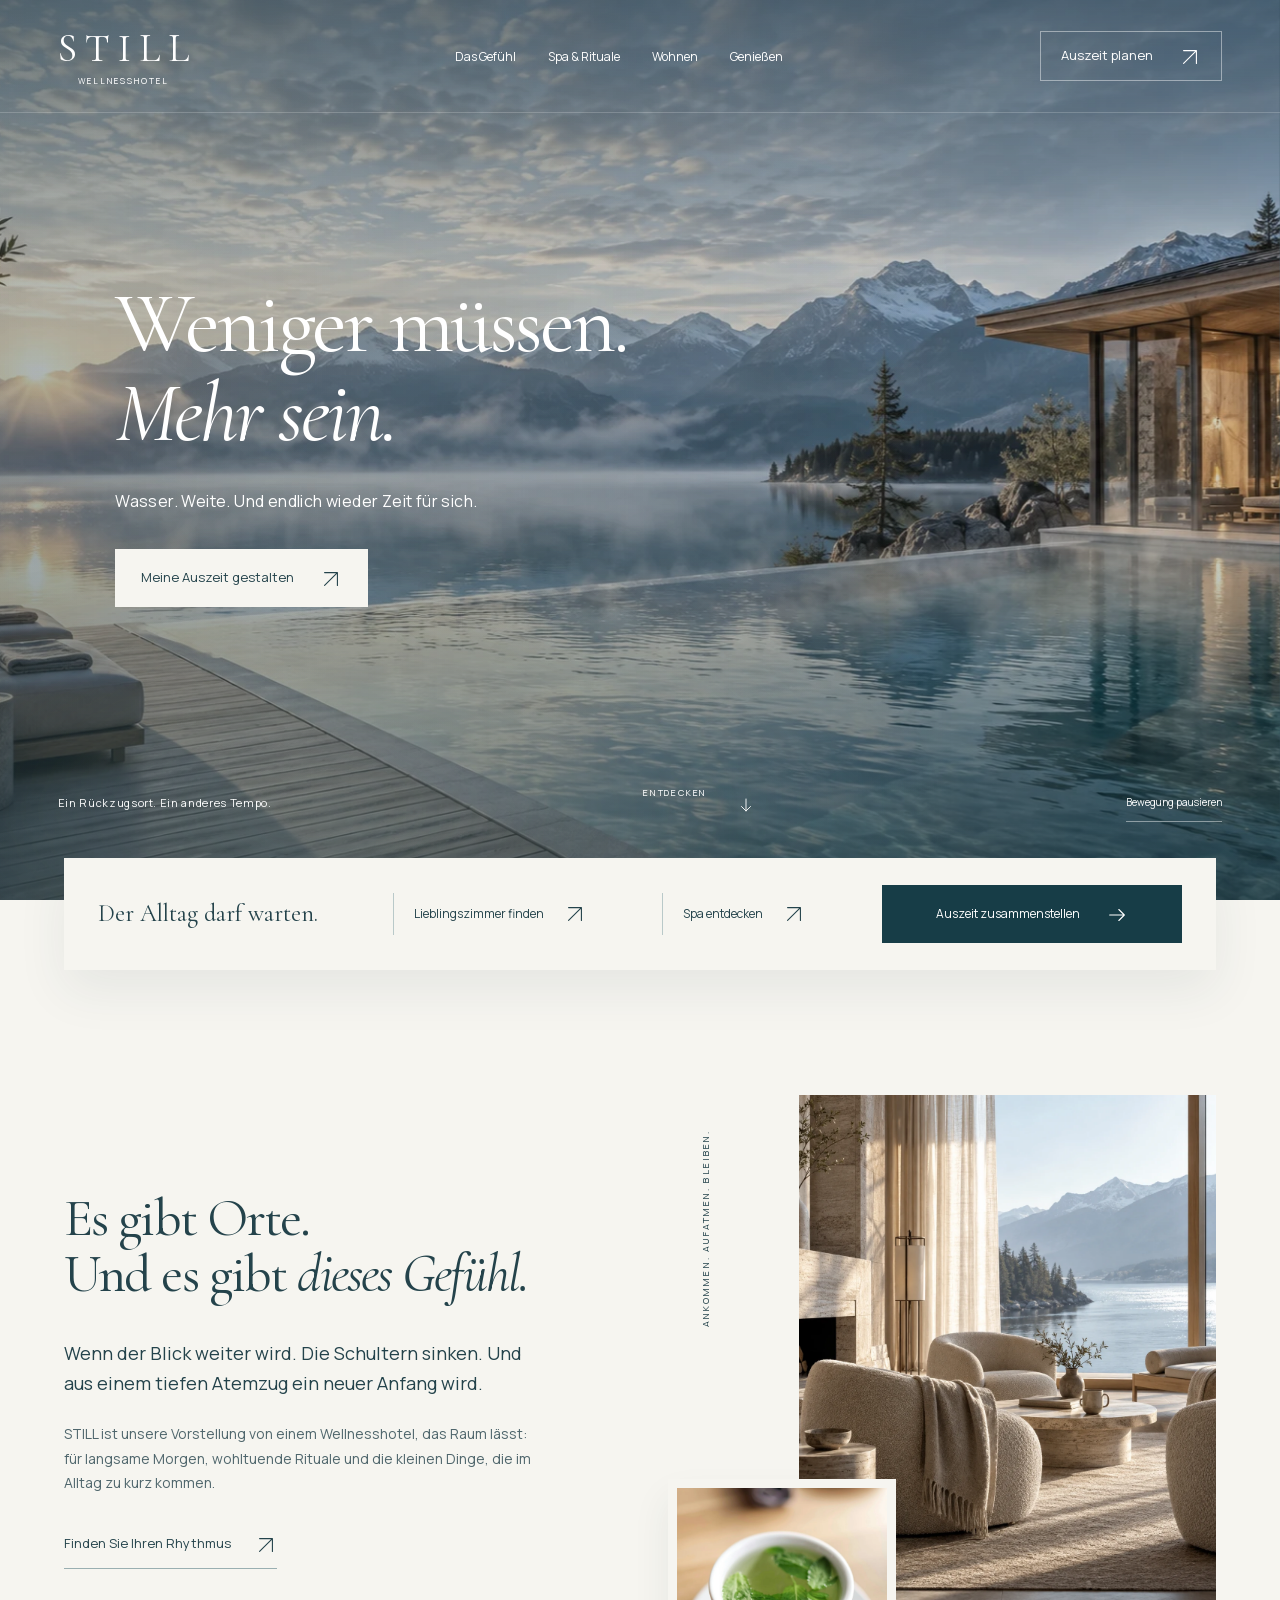
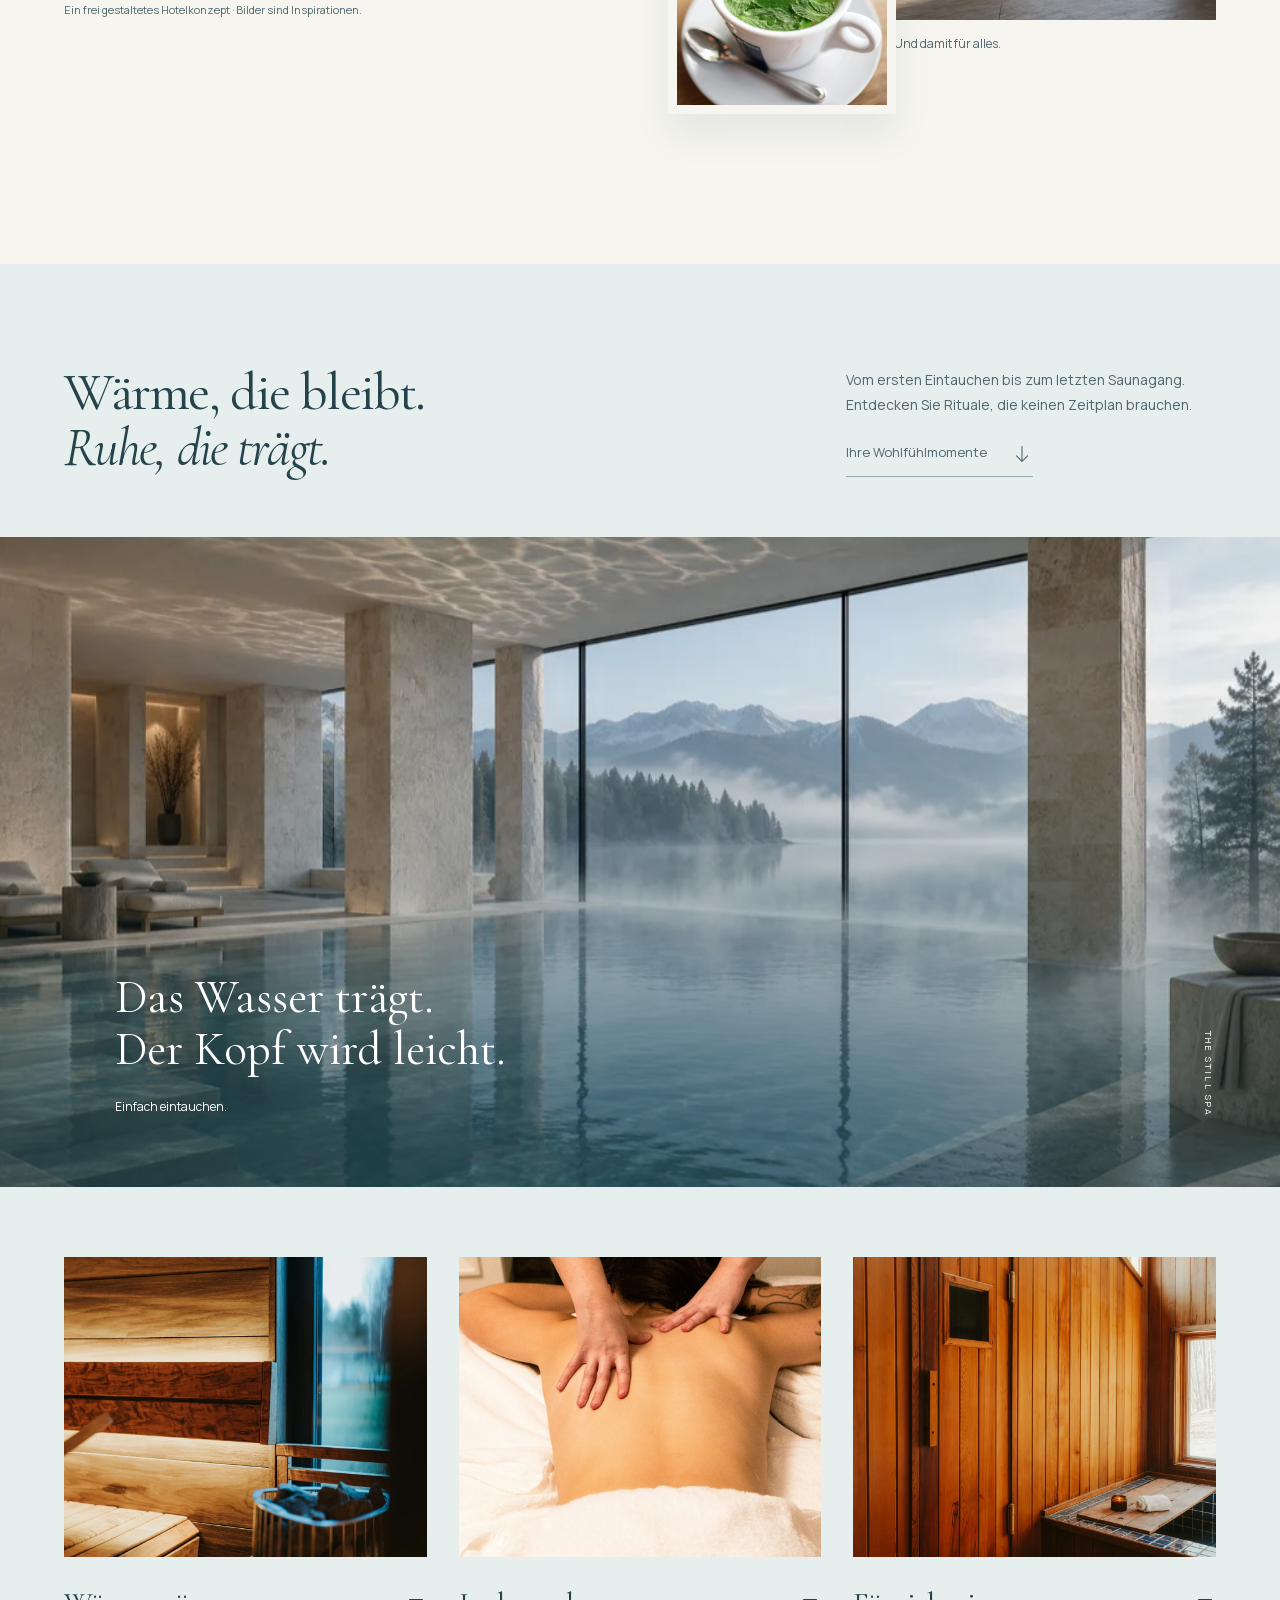
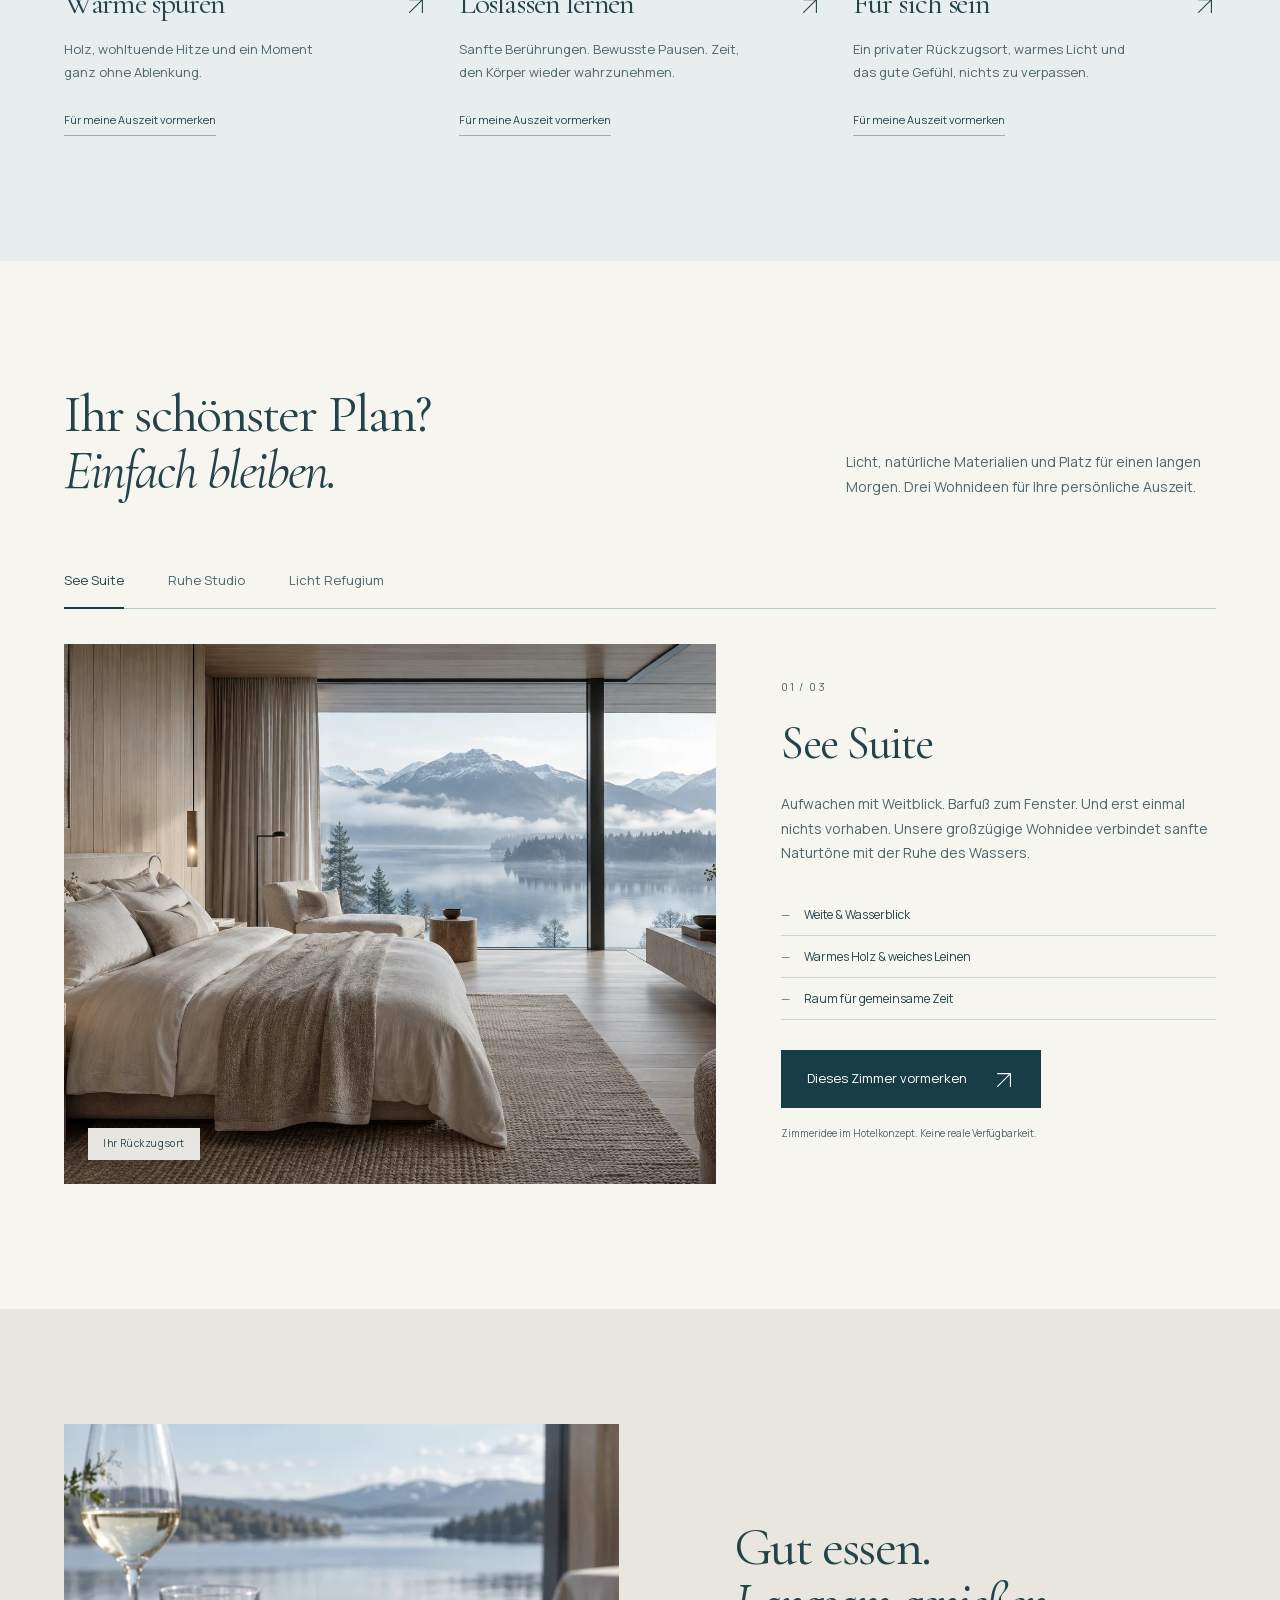
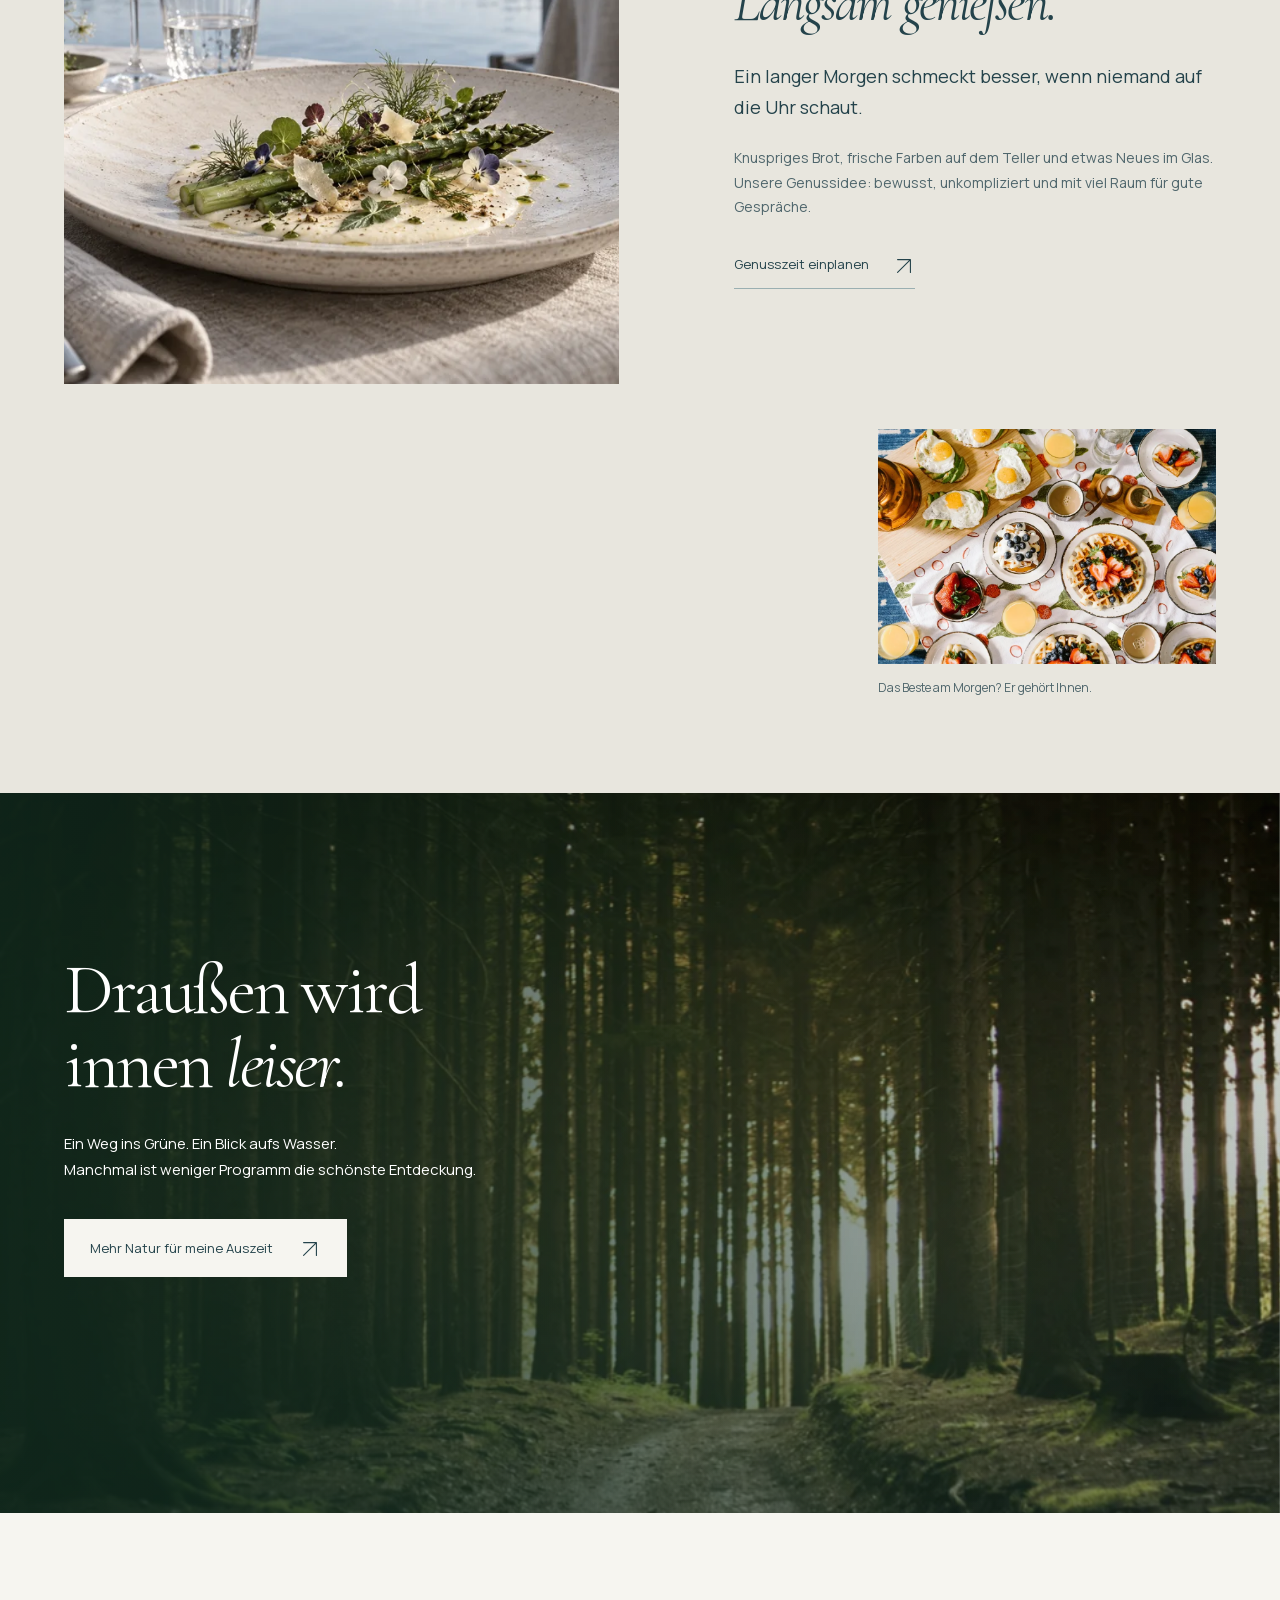
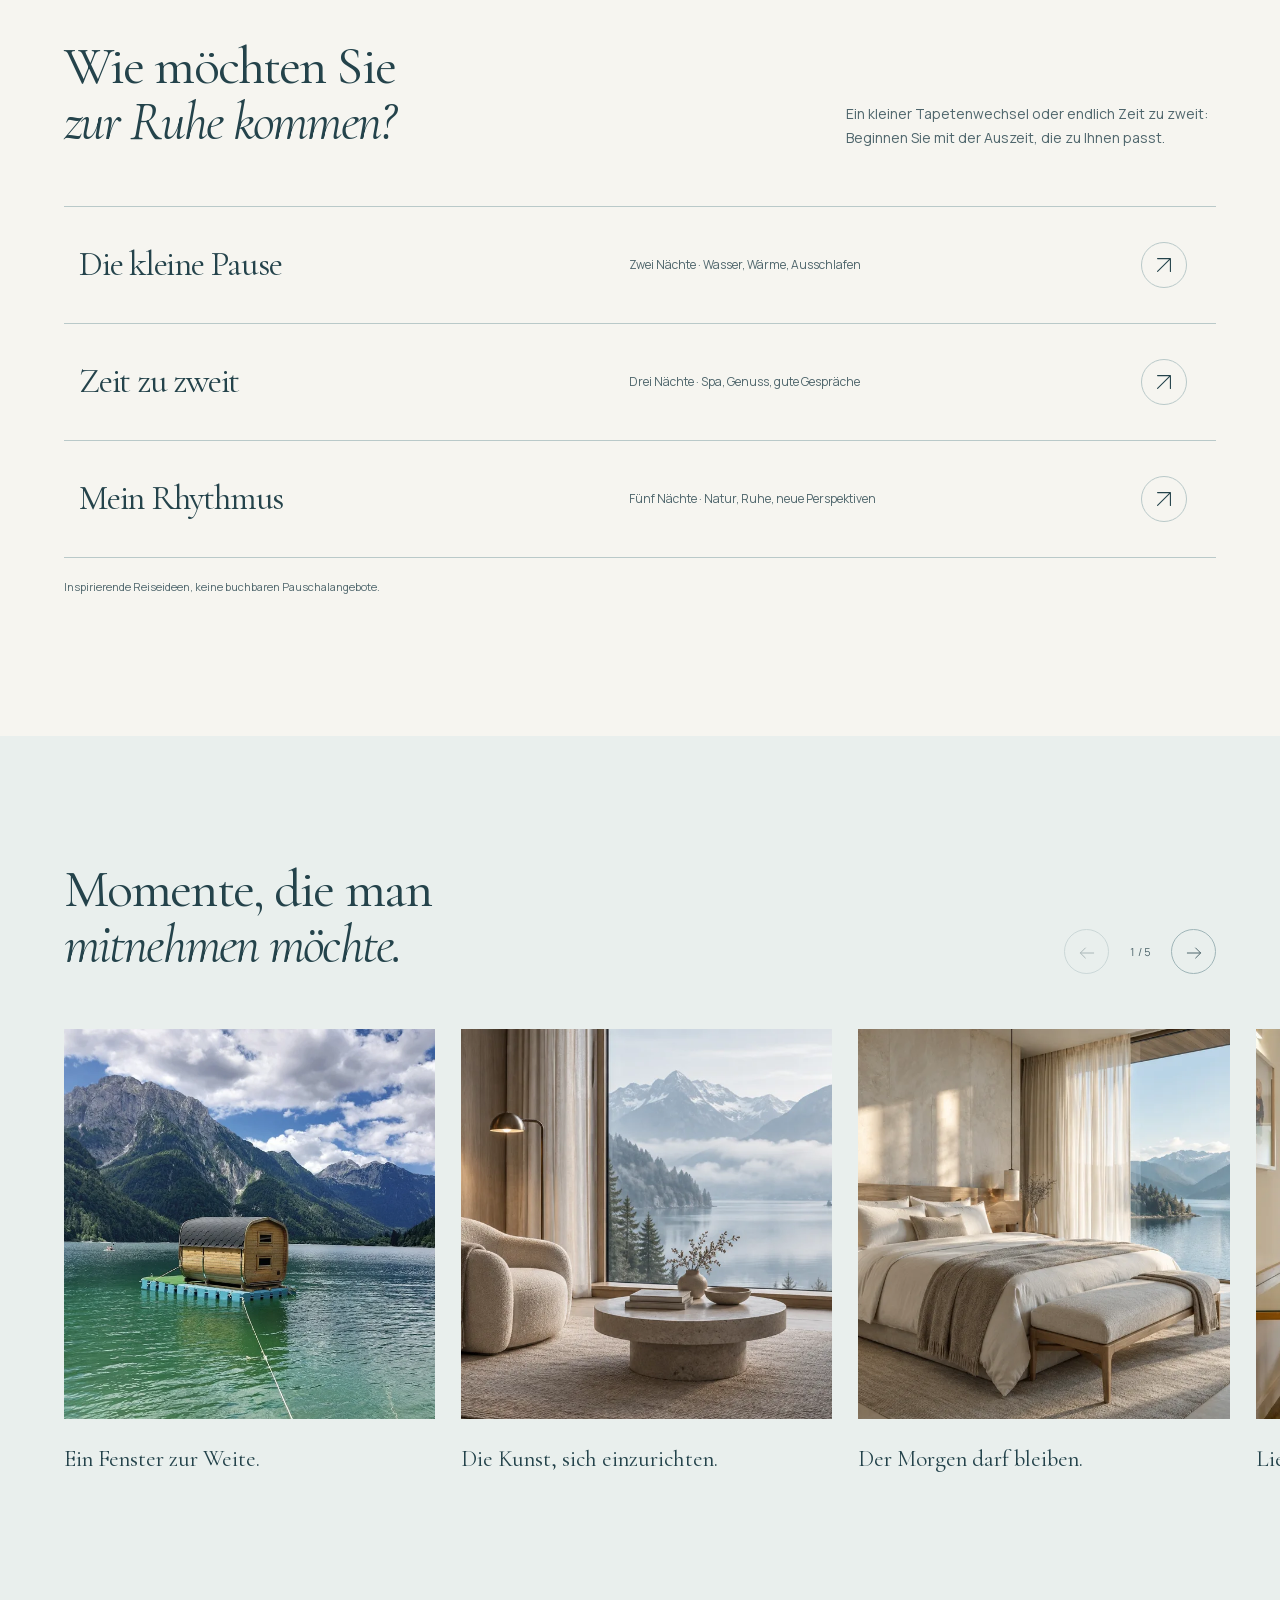
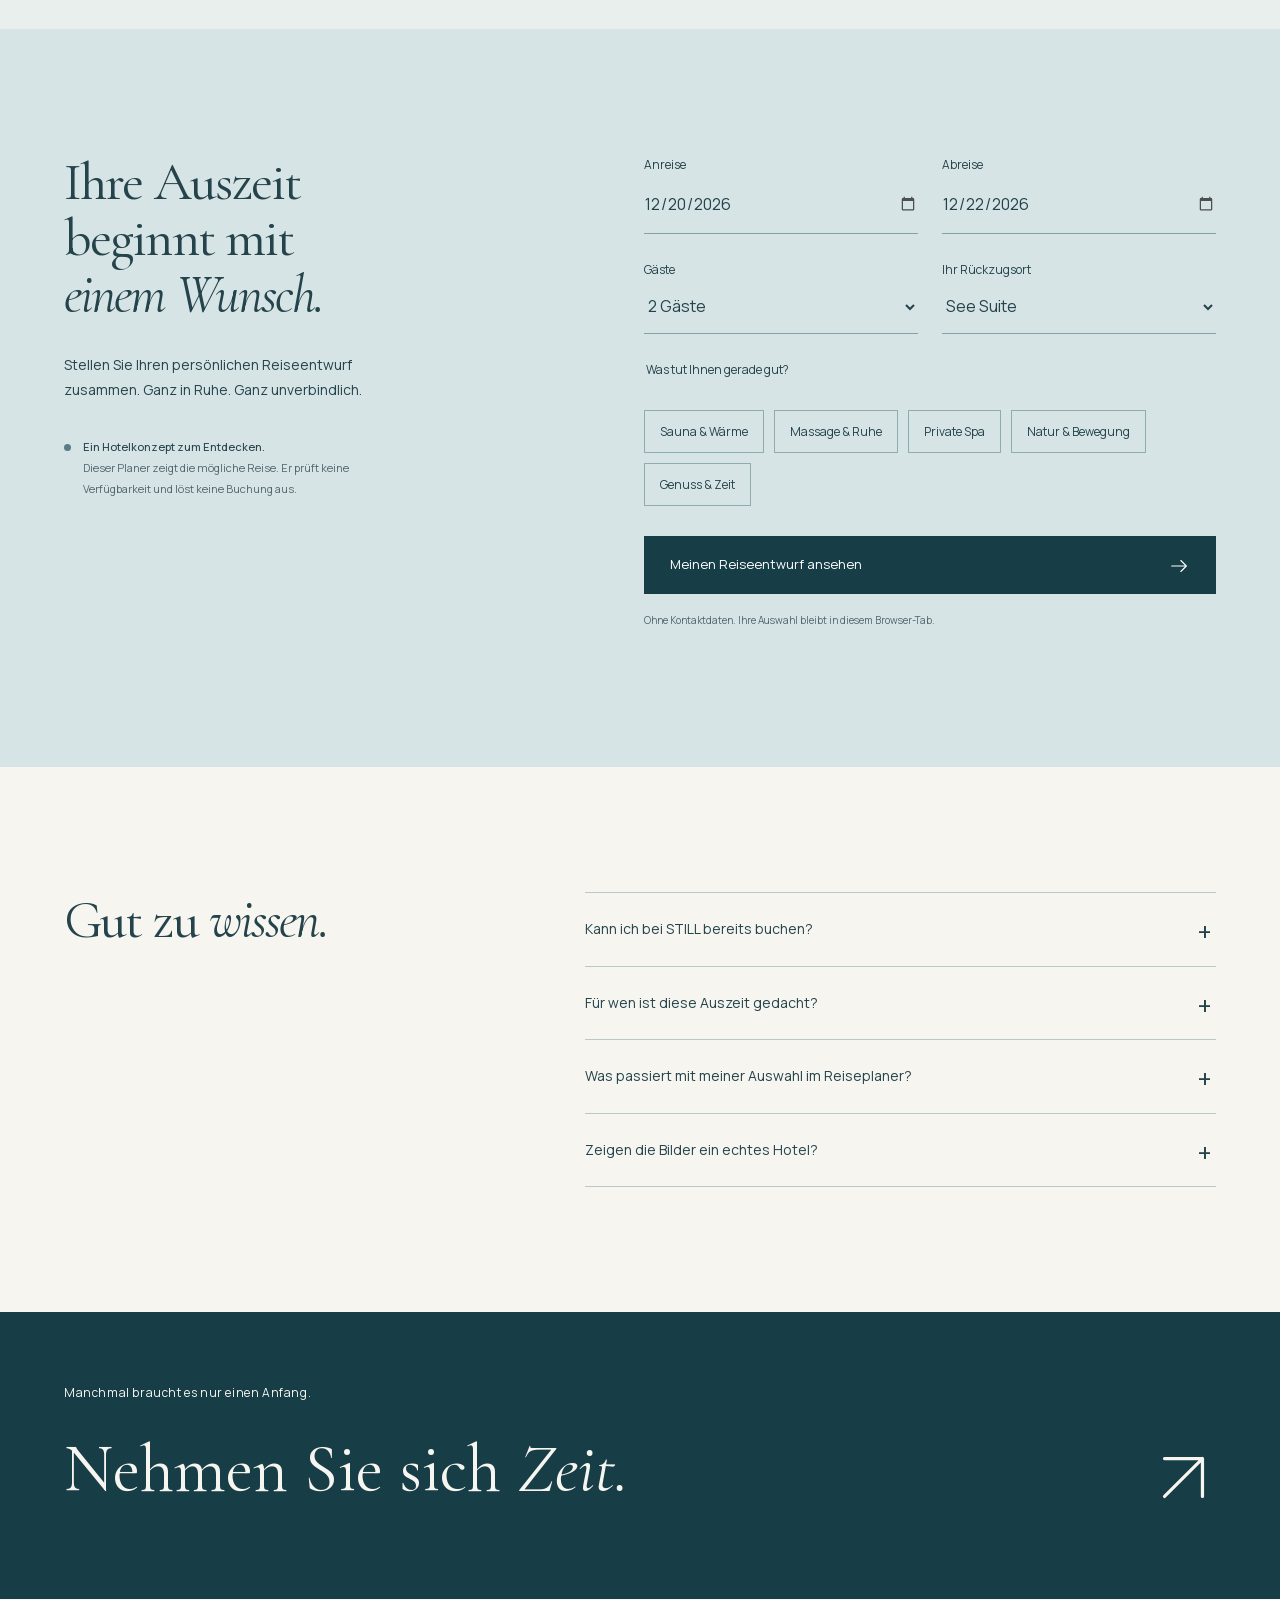
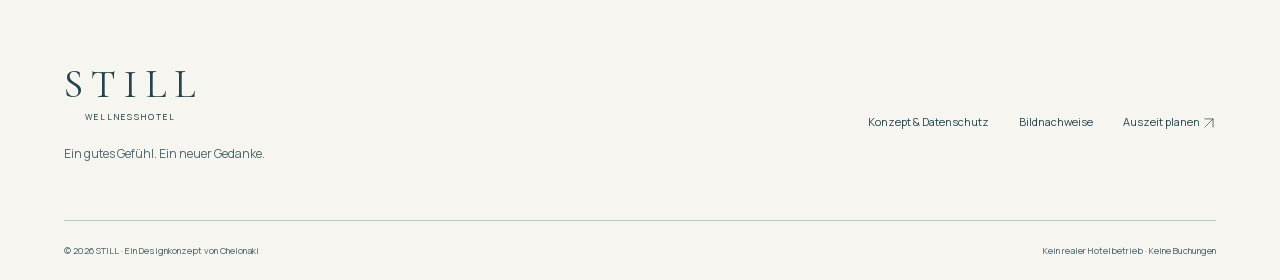
==== public/index.html @ fd7187ac "Build STILL wellnesshotel concept with 15 images and travel planner" ====
<!doctype html>
<html lang="de">
<head>
<meta charset="utf-8"><meta name="viewport" content="width=device-width, initial-scale=1">
<title>STILL — Ein Ort, um wieder bei sich anzukommen.</title>
<meta name="description" content="Ein Wellnesshotel-Konzept zwischen Wasser, Weite und Wärme. Entdecken Sie Spa-Rituale, ruhige Zimmer und Ihre persönliche Auszeit.">
<meta name="robots" content="noindex, nofollow"><meta name="theme-color" content="#edf1ee">
<link rel="canonical" href="https://o-some.github.io/wellnesshotell/">
<meta property="og:title" content="STILL · Wellnesshotel"><meta property="og:description" content="Weniger müssen. Mehr sein. Ein Hotelkonzept für Ihre nächste Auszeit."><meta property="og:image" content="https://o-some.github.io/wellnesshotell/assets/hero.webp"><meta property="og:type" content="website">
<link rel="icon" href="assets/favicon.svg" type="image/svg+xml"><link rel="stylesheet" href="styles.css">
<link rel="preload" href="assets/display.woff2" as="font" type="font/woff2" crossorigin><link rel="preload" href="assets/hero.webp" as="image" fetchpriority="high">
<script src="app.js" defer></script>
</head>
<body>
<a class="skip" href="#main">Zum Inhalt</a>
<header class="header" id="header">
<a class="wordmark" href="#" aria-label="STILL Startseite">STILL<span>WELLNESSHOTEL</span></a>
<nav class="nav" id="navigation" aria-label="Hauptnavigation"><a href="#philosophie">Das Gefühl</a><a href="#spa">Spa & Rituale</a><a href="#zimmer">Wohnen</a><a href="#genuss">Genießen</a></nav>
<a class="button nav-cta" href="#auszeit">Auszeit planen <span aria-hidden="true"><svg class="icon" viewBox="0 0 24 24" aria-hidden="true" fill="none" stroke="currentColor" stroke-width="1.2" stroke-linecap="round" stroke-linejoin="round"><path d="M5 19 19 5M5 5h14v14"/></svg></span></a>
<button class="menu-toggle" aria-expanded="false" aria-controls="navigation" aria-label="Menü öffnen"><span></span><span></span></button>
</header>
<main id="main">
<section class="hero" aria-labelledby="hero-title">
<img class="hero-image" src="assets/hero.webp" width="1672" height="941" alt="Architekturvision: ein stiller Infinitypool vor einem See und nebligen Bergen" fetchpriority="high">
<div class="hero-shade"></div><div class="mist" aria-hidden="true"></div>
<div class="hero-content"><h1 id="hero-title">Weniger müssen.<br><em>Mehr sein.</em></h1><p>Wasser. Weite. Und endlich wieder Zeit für sich.</p><a class="button light" href="#auszeit">Meine Auszeit gestalten <span aria-hidden="true"><svg class="icon" viewBox="0 0 24 24" aria-hidden="true" fill="none" stroke="currentColor" stroke-width="1.2" stroke-linecap="round" stroke-linejoin="round"><path d="M5 19 19 5M5 5h14v14"/></svg></span></a></div>
<div class="hero-foot"><span>Ein Rückzugsort. Ein anderes Tempo.</span><a href="#philosophie" aria-label="Das Hotelkonzept entdecken">ENTDECKEN <span aria-hidden="true"><svg class="icon" viewBox="0 0 24 24" aria-hidden="true" fill="none" stroke="currentColor" stroke-width="1.2" stroke-linecap="round" stroke-linejoin="round"><path d="M12 4v16m-6-6 6 6 6-6"/></svg></span></a><button class="motion-toggle" aria-pressed="false" aria-label="Bewegung pausieren">Bewegung pausieren</button></div>
</section>
<div class="quick-plan wrap">
<div><p>Der Alltag darf warten.</p></div>
<a href="#zimmer">Lieblingszimmer finden <span aria-hidden="true"><svg class="icon" viewBox="0 0 24 24" aria-hidden="true" fill="none" stroke="currentColor" stroke-width="1.2" stroke-linecap="round" stroke-linejoin="round"><path d="M5 19 19 5M5 5h14v14"/></svg></span></a><a href="#spa">Spa entdecken <span aria-hidden="true"><svg class="icon" viewBox="0 0 24 24" aria-hidden="true" fill="none" stroke="currentColor" stroke-width="1.2" stroke-linecap="round" stroke-linejoin="round"><path d="M5 19 19 5M5 5h14v14"/></svg></span></a><a href="#auszeit" class="button">Auszeit zusammenstellen <span aria-hidden="true"><svg class="icon" viewBox="0 0 24 24" aria-hidden="true" fill="none" stroke="currentColor" stroke-width="1.2" stroke-linecap="round" stroke-linejoin="round"><path d="M4 12h16m-6-6 6 6-6 6"/></svg></span></a>
</div>
<section class="intro wrap section" id="philosophie">
<div class="intro-copy"><h2>Es gibt Orte.<br>Und es gibt <em>dieses Gefühl.</em></h2><p class="lead">Wenn der Blick weiter wird. Die Schultern sinken. Und aus einem tiefen Atemzug ein neuer Anfang wird.</p><p>STILL ist unsere Vorstellung von einem Wellnesshotel, das Raum lässt: für langsame Morgen, wohltuende Rituale und die kleinen Dinge, die im Alltag zu kurz kommen.</p><a class="text-link" href="#spa">Finden Sie Ihren Rhythmus <span aria-hidden="true"><svg class="icon" viewBox="0 0 24 24" aria-hidden="true" fill="none" stroke="currentColor" stroke-width="1.2" stroke-linecap="round" stroke-linejoin="round"><path d="M5 19 19 5M5 5h14v14"/></svg></span></a><span class="fine-note">Ein frei gestaltetes Hotelkonzept · Bilder sind Inspirationen.</span></div>
<div class="intro-art"><figure class="tall reveal"><img src="assets/lounge.webp" alt="Heller Ruheraum mit Naturmaterialien und Blick aufs Wasser" width="1122" height="1402" loading="lazy" srcset="assets/lounge-640.webp 512w, assets/lounge-1000.webp 800w, assets/lounge.webp 1122w" sizes="(max-width:780px) 100vw, 65vw"><figcaption>Raum für nichts. Und damit für alles.</figcaption></figure><figure class="small-image reveal"><img src="assets/tea.webp" alt="Eine Tasse Kräutertee mit frischen Minzblättern" width="1200" height="1800" loading="lazy" srcset="assets/tea-640.webp 427w, assets/tea-1000.webp 667w, assets/tea.webp 1200w" sizes="(max-width:780px) 100vw, 65vw"></figure><span class="vertical-note" aria-hidden="true">ANKOMMEN. AUFATMEN. BLEIBEN.</span></div>
</section>
<section class="spa section" id="spa">
<div class="wrap section-heading"><h2>Wärme, die bleibt.<br><em>Ruhe, die trägt.</em></h2><div><p>Vom ersten Eintauchen bis zum letzten Saunagang. Entdecken Sie Rituale, die keinen Zeitplan brauchen.</p><a class="text-link" href="#rituale">Ihre Wohlfühlmomente <span aria-hidden="true"><svg class="icon" viewBox="0 0 24 24" aria-hidden="true" fill="none" stroke="currentColor" stroke-width="1.2" stroke-linecap="round" stroke-linejoin="round"><path d="M12 4v16m-6-6 6 6 6-6"/></svg></span></a></div></div>
<div class="pool-scene parallax-scene"><img src="assets/pool.webp" data-parallax="0.10" alt="Lichtdurchfluteter Innenpool mit Blick auf eine ruhige Seenlandschaft" width="1536" height="1024" loading="lazy" srcset="assets/pool-640.webp 640w, assets/pool-1000.webp 1000w, assets/pool.webp 1536w" sizes="(max-width:780px) 100vw, 65vw"><div class="scene-shade"></div><div class="pool-caption"><span>Das Wasser trägt.<br>Der Kopf wird leicht.</span><p>Einfach eintauchen.</p></div><span class="scene-tag">THE STILL SPA</span></div>
<div class="rituals wrap" id="rituale">
<article class="ritual reveal"><div class="image-frame"><img src="assets/sauna.webp" alt="Warme Holzsauna mit indirektem Licht" width="1200" height="1800" loading="lazy" srcset="assets/sauna-640.webp 427w, assets/sauna-1000.webp 667w, assets/sauna.webp 1200w" sizes="(max-width:780px) 100vw, 65vw"></div><div class="ritual-title"><h3>Wärme spüren</h3><span aria-hidden="true"><svg class="icon" viewBox="0 0 24 24" aria-hidden="true" fill="none" stroke="currentColor" stroke-width="1.2" stroke-linecap="round" stroke-linejoin="round"><path d="M5 19 19 5M5 5h14v14"/></svg></span></div><p>Holz, wohltuende Hitze und ein Moment ganz ohne Ablenkung.</p><button class="text-link choose-interest" data-interest="Sauna & Wärme">Für meine Auszeit vormerken</button></article>
<article class="ritual reveal"><div class="image-frame"><img src="assets/massage.webp" alt="Detail einer entspannenden Rückenmassage" width="1200" height="1800" loading="lazy" srcset="assets/massage-640.webp 427w, assets/massage-1000.webp 667w, assets/massage.webp 1200w" sizes="(max-width:780px) 100vw, 65vw"></div><div class="ritual-title"><h3>Loslassen lernen</h3><span aria-hidden="true"><svg class="icon" viewBox="0 0 24 24" aria-hidden="true" fill="none" stroke="currentColor" stroke-width="1.2" stroke-linecap="round" stroke-linejoin="round"><path d="M5 19 19 5M5 5h14v14"/></svg></span></div><p>Sanfte Berührungen. Bewusste Pausen. Zeit, den Körper wieder wahrzunehmen.</p><button class="text-link choose-interest" data-interest="Massage & Ruhe">Für meine Auszeit vormerken</button></article>
<article class="ritual reveal"><div class="image-frame"><img src="assets/bath.webp" alt="Holzverkleideter privater Spa-Raum mit warmem Licht" width="1200" height="1800" loading="lazy" srcset="assets/bath-640.webp 427w, assets/bath-1000.webp 667w, assets/bath.webp 1200w" sizes="(max-width:780px) 100vw, 65vw"></div><div class="ritual-title"><h3>Für sich sein</h3><span aria-hidden="true"><svg class="icon" viewBox="0 0 24 24" aria-hidden="true" fill="none" stroke="currentColor" stroke-width="1.2" stroke-linecap="round" stroke-linejoin="round"><path d="M5 19 19 5M5 5h14v14"/></svg></span></div><p>Ein privater Rückzugsort, warmes Licht und das gute Gefühl, nichts zu verpassen.</p><button class="text-link choose-interest" data-interest="Private Spa">Für meine Auszeit vormerken</button></article>
</div>
</section>
<section class="rooms wrap section" id="zimmer">
<div class="section-heading"><h2>Ihr schönster Plan?<br><em>Einfach bleiben.</em></h2><p>Licht, natürliche Materialien und Platz für einen langen Morgen. Drei Wohnideen für Ihre persönliche Auszeit.</p></div>
<div class="room-tabs" role="tablist" aria-label="Zimmer entdecken"><button role="tab" aria-selected="true" aria-controls="room-panel" id="tab-see" data-room="see">See Suite</button><button role="tab" aria-selected="false" aria-controls="room-panel" id="tab-ruhe" data-room="ruhe" tabindex="-1">Ruhe Studio</button><button role="tab" aria-selected="false" aria-controls="room-panel" id="tab-licht" data-room="licht" tabindex="-1">Licht Refugium</button></div>
<div class="room-feature" id="room-panel" role="tabpanel" aria-labelledby="tab-see" tabindex="0"><div class="room-picture"><img id="room-image" src="assets/suite.webp" width="1536" height="1024" alt="Suite mit hellem Leinenbett und Blick auf einen See" loading="lazy"><span class="image-label">Ihr Rückzugsort</span></div><div class="room-description"><span class="room-counter" aria-hidden="true">01 / 03</span><h3 id="room-title">See Suite</h3><p id="room-copy">Aufwachen mit Weitblick. Barfuß zum Fenster. Und erst einmal nichts vorhaben. Unsere großzügige Wohnidee verbindet sanfte Naturtöne mit der Ruhe des Wassers.</p><ul id="room-features"><li>Weite & Wasserblick</li><li>Warmes Holz & weiches Leinen</li><li>Raum für gemeinsame Zeit</li></ul><button id="select-room" class="button">Dieses Zimmer vormerken <span aria-hidden="true"><svg class="icon" viewBox="0 0 24 24" aria-hidden="true" fill="none" stroke="currentColor" stroke-width="1.2" stroke-linecap="round" stroke-linejoin="round"><path d="M5 19 19 5M5 5h14v14"/></svg></span></button><p class="fine-note">Zimmeridee im Hotelkonzept. Keine reale Verfügbarkeit.</p></div></div>
</section>
<section class="food section" id="genuss"><div class="food-layout wrap"><div class="food-main reveal"><img src="assets/dinner.webp" alt="Saisonal inspiriertes Gericht mit grünem Spargel, Kräutern und Blüten" width="1536" height="1024" loading="lazy" srcset="assets/dinner-640.webp 640w, assets/dinner-1000.webp 1000w, assets/dinner.webp 1536w" sizes="(max-width:780px) 100vw, 65vw"></div><div class="food-copy"><h2>Gut essen.<br><em>Langsam genießen.</em></h2><p class="lead">Ein langer Morgen schmeckt besser, wenn niemand auf die Uhr schaut.</p><p>Knuspriges Brot, frische Farben auf dem Teller und etwas Neues im Glas. Unsere Genussidee: bewusst, unkompliziert und mit viel Raum für gute Gespräche.</p><a class="text-link" href="#auszeit">Genusszeit einplanen <span aria-hidden="true"><svg class="icon" viewBox="0 0 24 24" aria-hidden="true" fill="none" stroke="currentColor" stroke-width="1.2" stroke-linecap="round" stroke-linejoin="round"><path d="M5 19 19 5M5 5h14v14"/></svg></span></a></div><figure class="breakfast reveal"><img src="assets/breakfast.webp" alt="Liebevoll gedeckter Frühstückstisch mit Waffeln, Früchten und Eiern" width="1800" height="1200" loading="lazy" srcset="assets/breakfast-640.webp 640w, assets/breakfast-1000.webp 1000w, assets/breakfast.webp 1800w" sizes="(max-width:780px) 100vw, 65vw"><figcaption>Das Beste am Morgen? Er gehört Ihnen.</figcaption></figure></div></section>
<section class="nature parallax-scene" id="natur"><img src="assets/forest.webp" data-parallax="0.09" alt="Sonnenstrahlen fallen auf einen ruhigen Waldweg" width="1800" height="1200" loading="lazy" srcset="assets/forest-640.webp 640w, assets/forest-1000.webp 1000w, assets/forest.webp 1800w" sizes="(max-width:780px) 100vw, 65vw"><div class="nature-shade"></div><div class="nature-copy wrap"><h2>Draußen wird<br>innen <em>leiser.</em></h2><p>Ein Weg ins Grüne. Ein Blick aufs Wasser.<br>Manchmal ist weniger Programm die schönste Entdeckung.</p><button class="button light choose-interest" data-interest="Natur & Bewegung">Mehr Natur für meine Auszeit <span aria-hidden="true"><svg class="icon" viewBox="0 0 24 24" aria-hidden="true" fill="none" stroke="currentColor" stroke-width="1.2" stroke-linecap="round" stroke-linejoin="round"><path d="M5 19 19 5M5 5h14v14"/></svg></span></button></div></section>
<section class="arrangements wrap section"><div class="section-heading"><h2>Wie möchten Sie<br><em>zur Ruhe kommen?</em></h2><p>Ein kleiner Tapetenwechsel oder endlich Zeit zu zweit: Beginnen Sie mit der Auszeit, die zu Ihnen passt.</p></div><div class="arrangement-list"><button data-package="Kleine Pause" data-nights="2"><h3>Die kleine Pause</h3><p>Zwei Nächte · Wasser, Wärme, Ausschlafen</p><span class="round-arrow" aria-hidden="true"><svg class="icon" viewBox="0 0 24 24" aria-hidden="true" fill="none" stroke="currentColor" stroke-width="1.2" stroke-linecap="round" stroke-linejoin="round"><path d="M5 19 19 5M5 5h14v14"/></svg></span></button><button data-package="Zeit zu zweit" data-nights="3"><h3>Zeit zu zweit</h3><p>Drei Nächte · Spa, Genuss, gute Gespräche</p><span class="round-arrow" aria-hidden="true"><svg class="icon" viewBox="0 0 24 24" aria-hidden="true" fill="none" stroke="currentColor" stroke-width="1.2" stroke-linecap="round" stroke-linejoin="round"><path d="M5 19 19 5M5 5h14v14"/></svg></span></button><button data-package="Mein Rhythmus" data-nights="5"><h3>Mein Rhythmus</h3><p>Fünf Nächte · Natur, Ruhe, neue Perspektiven</p><span class="round-arrow" aria-hidden="true"><svg class="icon" viewBox="0 0 24 24" aria-hidden="true" fill="none" stroke="currentColor" stroke-width="1.2" stroke-linecap="round" stroke-linejoin="round"><path d="M5 19 19 5M5 5h14v14"/></svg></span></button></div><p class="fine-note">Inspirierende Reiseideen, keine buchbaren Pauschalangebote.</p></section>
<section class="journal section"><div class="wrap section-heading"><h2>Momente, die man<br><em>mitnehmen möchte.</em></h2><div class="gallery-controls"><button id="gallery-prev" aria-label="Vorherige Bilder"><svg class="icon" viewBox="0 0 24 24" aria-hidden="true" fill="none" stroke="currentColor" stroke-width="1.2" stroke-linecap="round" stroke-linejoin="round"><path d="M20 12H4m6-6-6 6 6 6"/></svg></button><span id="gallery-status" aria-live="polite">1 / 5</span><button id="gallery-next" aria-label="Nächste Bilder"><svg class="icon" viewBox="0 0 24 24" aria-hidden="true" fill="none" stroke="currentColor" stroke-width="1.2" stroke-linecap="round" stroke-linejoin="round"><path d="M4 12h16m-6-6 6 6-6 6"/></svg></button></div></div><div class="gallery" id="gallery" role="region" tabindex="0" aria-label="Bildergalerie, horizontal scrollbar"><figure><img src="assets/lake.webp" alt="Kleine schwimmende Sauna auf einem Bergsee" width="1800" height="1350" loading="lazy" srcset="assets/lake-640.webp 640w, assets/lake-1000.webp 1000w, assets/lake.webp 1800w" sizes="(max-width:780px) 100vw, 65vw"><figcaption>Ein Fenster zur Weite.</figcaption></figure><figure><img src="assets/room.webp" alt="Heller nordischer Leseraum mit Blick auf den See" width="1536" height="1024" loading="lazy" srcset="assets/room-640.webp 640w, assets/room-1000.webp 1000w, assets/room.webp 1536w" sizes="(max-width:780px) 100vw, 65vw"><figcaption>Die Kunst, sich einzurichten.</figcaption></figure><figure><img src="assets/room-sea.webp" alt="Nordisches Hotelzimmer mit weitem Wasserblick" width="1536" height="1024" loading="lazy" srcset="assets/room-sea-640.webp 640w, assets/room-sea-1000.webp 1000w, assets/room-sea.webp 1536w" sizes="(max-width:780px) 100vw, 65vw"><figcaption>Der Morgen darf bleiben.</figcaption></figure><figure><img src="assets/room-studio.webp" alt="Ruhiges Studio mit Bett und gemütlichem Sitzbereich" width="1800" height="1200" loading="lazy" srcset="assets/room-studio-640.webp 640w, assets/room-studio-1000.webp 1000w, assets/room-studio.webp 1800w" sizes="(max-width:780px) 100vw, 65vw"><figcaption>Lieblingsplätze finden.</figcaption></figure><figure><img src="assets/tea.webp" alt="Frischer Minztee für einen stillen Moment" width="1200" height="1800" loading="lazy" srcset="assets/tea-640.webp 427w, assets/tea-1000.webp 667w, assets/tea.webp 1200w" sizes="(max-width:780px) 100vw, 65vw"><figcaption>Nur dieser eine Moment.</figcaption></figure></div></section>
<section class="planner section" id="auszeit"><div class="wrap planner-grid"><div class="planner-heading"><h2>Ihre Auszeit<br>beginnt mit<br> <em>einem Wunsch.</em></h2><p>Stellen Sie Ihren persönlichen Reiseentwurf zusammen. Ganz in Ruhe. Ganz unverbindlich.</p><div class="concept-note"><span class="concept-dot"></span><p><strong>Ein Hotelkonzept zum Entdecken.</strong><br>Dieser Planer zeigt die mögliche Reise. Er prüft keine Verfügbarkeit und löst keine Buchung aus.</p></div></div>
<form id="planner-form" novalidate><div class="form-row"><label>Anreise<input type="date" name="arrival" id="arrival" required aria-describedby="date-error"></label><label>Abreise<input type="date" name="departure" id="departure" required aria-describedby="date-error"></label></div><p class="form-error" id="date-error" role="alert"></p><div class="form-row"><label>Gäste<select name="guests" id="guests"><option value="1">1 Gast</option><option value="2" selected>2 Gäste</option><option value="3">3 Gäste</option><option value="4">4 Gäste</option></select></label><label>Ihr Rückzugsort<select name="room" id="room-select"><option>See Suite</option><option>Ruhe Studio</option><option>Licht Refugium</option><option>Noch offen</option></select></label></div><fieldset><legend>Was tut Ihnen gerade gut?</legend><div class="interest-options"><label><input type="checkbox" name="interest" value="Sauna & Wärme"><span>Sauna & Wärme</span></label><label><input type="checkbox" name="interest" value="Massage & Ruhe"><span>Massage & Ruhe</span></label><label><input type="checkbox" name="interest" value="Private Spa"><span>Private Spa</span></label><label><input type="checkbox" name="interest" value="Natur & Bewegung"><span>Natur & Bewegung</span></label><label><input type="checkbox" name="interest" value="Genuss & Zeit"><span>Genuss & Zeit</span></label></div></fieldset><button class="button planner-submit" type="submit">Meinen Reiseentwurf ansehen <span aria-hidden="true"><svg class="icon" viewBox="0 0 24 24" aria-hidden="true" fill="none" stroke="currentColor" stroke-width="1.2" stroke-linecap="round" stroke-linejoin="round"><path d="M4 12h16m-6-6 6 6-6 6"/></svg></span></button><p class="fine-note">Ohne Kontaktdaten. Ihre Auswahl bleibt in diesem Browser-Tab.</p></form>
<div class="plan-result" id="plan-result" hidden tabindex="-1"><div><h3>Das klingt nach <em>Ihrer Zeit.</em></h3></div><p id="plan-summary"></p><div><button id="download-plan" class="button">Reiseentwurf speichern <span aria-hidden="true"><svg class="icon" viewBox="0 0 24 24" aria-hidden="true" fill="none" stroke="currentColor" stroke-width="1.2" stroke-linecap="round" stroke-linejoin="round"><path d="M12 4v16m-6-6 6 6 6-6"/></svg></span></button><button id="edit-plan" class="text-link">Auswahl ändern</button></div><p class="fine-note">Nur ein Entwurf. Nicht versendet, keine Reservierung.</p></div></div></section>
<section class="faq wrap section"><h2>Gut zu <em>wissen.</em></h2><div><details><summary>Kann ich bei STILL bereits buchen?</summary><p>STILL ist ein frei gestaltetes Wellnesshotel-Konzept. Es gibt aktuell keinen realen Hotelbetrieb, keine buchbaren Zimmer und keine Verfügbarkeitsprüfung. Der Reiseplaner erstellt ausschließlich einen persönlichen Entwurf.</p></details><details><summary>Für wen ist diese Auszeit gedacht?</summary><p>Für Menschen, die Entspannung suchen: allein, als Paar oder mit Freunden. Zimmer, Spa und Genuss sind Ideen für einen ruhigen, hochwertigen Aufenthalt.</p></details><details><summary>Was passiert mit meiner Auswahl im Reiseplaner?</summary><p>Sie bleibt im aktuellen Browser-Tab. Es werden keine Kontaktdaten abgefragt und keine Anfragen an ein Hotel versendet. Ihren Reiseentwurf können Sie als Textdatei herunterladen.</p></details><details><summary>Zeigen die Bilder ein echtes Hotel?</summary><p>Nein. Die Bildwelt verbindet eigens erzeugte Architektur- und Genussvisionen mit lizenzierten Inspirationsfotos. Sie beschreibt eine Atmosphäre und keinen bestehenden Ort. Die Quellen finden Sie im Bildnachweis.</p></details></div></section>
<section class="closing"><div class="wrap"><p>Manchmal braucht es nur einen Anfang.</p><a href="#auszeit">Nehmen Sie sich <em>Zeit.</em><span aria-hidden="true"><svg class="icon" viewBox="0 0 24 24" aria-hidden="true" fill="none" stroke="currentColor" stroke-width="1.2" stroke-linecap="round" stroke-linejoin="round"><path d="M5 19 19 5M5 5h14v14"/></svg></span></a></div></section>
</main>
<footer class="footer wrap"><div><a class="wordmark" href="#">STILL<span>WELLNESSHOTEL</span></a><p>Ein gutes Gefühl. Ein neuer Gedanke.</p></div><div class="footer-links"><a href="hinweise.html">Konzept & Datenschutz</a><a href="bildnachweise.html">Bildnachweise</a><a href="#auszeit">Auszeit planen <svg class="icon" viewBox="0 0 24 24" aria-hidden="true" fill="none" stroke="currentColor" stroke-width="1.2" stroke-linecap="round" stroke-linejoin="round"><path d="M5 19 19 5M5 5h14v14"/></svg></a></div><div class="footer-bottom"><span>© 2026 STILL · Ein Designkonzept von Chelonaki</span><span>Kein realer Hotelbetrieb · Keine Buchungen</span></div></footer>
<div class="toast" role="status" id="toast"></div>
</body></html>
---- public/styles.css ----
@font-face{font-family:Still Serif;src:url('assets/display-italic.woff2') format('woff2');font-style:italic;font-weight:400;font-display:swap}
@font-face{font-family:Still Serif;src:url('assets/display.woff2') format('woff2');font-display:swap;font-weight:100 900}@font-face{font-family:Still Sans;src:url('assets/body.woff2') format('woff2');font-display:swap;font-weight:100 900}
:root{--ink:#24434b;--muted:#4f666c;--paper:#f6f5f0;--water:#dfe9e9;--deep:#173d47;--line:#b9c9c9;--serif:'Still Serif',Georgia,serif;--sans:'Still Sans',Arial,sans-serif;--ease:cubic-bezier(.16,1,.3,1)}
*{box-sizing:border-box}html{scroll-behavior:smooth;scroll-padding-top:110px}body{margin:0;background:var(--paper);color:var(--ink);font-family:var(--sans);font-size:15px;line-height:1.75;-webkit-font-smoothing:antialiased}body,button,input,select{font-family:var(--sans)}::selection{background:#acc8cc;color:#12323a}a{color:inherit;text-decoration:none}button,input,select{font:inherit;color:inherit}button,a,input,select{-webkit-tap-highlight-color:transparent}button{cursor:pointer}button:disabled{cursor:default;opacity:.4}a:focus-visible,button:focus-visible,input:focus-visible,select:focus-visible,[tabindex]:focus-visible{outline:3px solid #a57439;outline-offset:5px}p{margin:0 0 1.3em;max-width:65ch}h1,h2,h3{font-family:var(--serif);font-weight:400;line-height:1.05;letter-spacing:-.035em;text-wrap:balance;margin:0}h1{font-size:clamp(64px,6.65vw,96px)}h2{font-size:clamp(42px,4.2vw,66px)}h3{font-size:34px}em{font-weight:400}img{display:block;width:100%;height:100%;object-fit:cover}figure{margin:0}figcaption{font-size:12px;padding-top:13px;color:var(--muted)}.wrap{max-width:1376px;width:calc(100% - 128px);margin-inline:auto}.section{padding-block:125px}.button{display:inline-flex;align-items:center;justify-content:center;gap:26px;background:var(--deep);color:#fff;padding:16px 25px;border:1px solid transparent;font-size:13px;line-height:1.5;min-height:52px;transition:background .3s,transform .4s var(--ease);text-align:center}.button:hover{background:#315c67;transform:translateY(-2px)}.button span{font-size:22px;line-height:1}.button.light{background:var(--paper);color:var(--ink)}.button.light:hover{background:#fff}.text-link{display:inline-flex;align-items:center;gap:24px;background:none;border:0;border-bottom:1px solid #9aafb1;padding:0 0 7px;font-size:13px;line-height:1.6}.text-link:hover{color:#577b84;border-color:currentColor}.text-link span{font-size:21px}.small-label{text-transform:uppercase;letter-spacing:.15em;font-size:10px}.fine-note{font-size:11px;line-height:1.7;color:var(--muted)}.skip{position:fixed;z-index:50;top:-100px;left:16px;padding:15px;background:#fff}.skip:focus{top:10px}.header{position:absolute;top:0;z-index:20;width:100%;height:113px;display:flex;align-items:center;justify-content:space-between;padding:0 4.5%;color:#fff;border-bottom:1px solid #ffffff30;transition:background .3s,color .3s}.header.scrolled{position:fixed;height:82px;background:rgba(246,245,240,.98);color:var(--ink);box-shadow:0 8px 30px #19353f0a}.wordmark{font-family:var(--serif);font-size:40px;letter-spacing:.2em;line-height:1;display:inline-flex;flex-direction:column;align-items:center}.wordmark span{font-family:var(--sans);font-size:8px;letter-spacing:.25em;margin-top:9px;margin-right:7px}.nav{display:flex;gap:32px;font-size:12px}.nav a{padding:10px 0;position:relative}.nav a:after{content:'';position:absolute;bottom:4px;left:0;right:0;height:1px;background:currentColor;transform:scaleX(0);transform-origin:left;transition:transform .4s}.nav a:hover:after{transform:scaleX(1)}.nav-cta{background:transparent;border-color:#ffffff70;color:inherit;min-height:46px;padding:12px 20px}.scrolled .nav-cta{background:var(--deep);border-color:var(--deep);color:#fff}.menu-toggle{display:none}.hero{height:min(930px,100svh);min-height:720px;position:relative;overflow:hidden;background:#526e78;color:white}.hero-image{position:absolute;inset:0;animation:hero-drift 24s ease-in-out infinite alternate;object-position:50% 58%;will-change:transform}.hero-shade{position:absolute;inset:0;background:linear-gradient(180deg,rgba(15,38,48,.5),rgba(10,35,43,.12) 30%,rgba(10,35,43,.21) 60%,rgba(10,35,43,.6)),linear-gradient(90deg,rgba(15,36,43,.22),transparent 75%)}.hero-content{position:absolute;top:31%;left:9%;max-width:780px}.hero h1 em{font-style:italic}.hero-content p{font-size:16px;font-weight:400;margin:29px 0 34px;letter-spacing:.025em}.hero-foot{position:absolute;bottom:78px;left:4.5%;right:4.5%;display:flex;align-items:center;justify-content:space-between;font-size:11px;letter-spacing:.06em}.hero-foot>a{display:flex;gap:30px;font-size:9px;letter-spacing:.2em}.hero-foot a span{font-size:20px}.motion-toggle{border:0;border-bottom:1px solid #ffffff70;color:#fff;background:none;font-size:10px;padding:10px 0}.mist{position:absolute;bottom:-25%;left:-25%;width:100%;height:70%;background:radial-gradient(ellipse,#dbe7e429,transparent 67%);filter:blur(35px);pointer-events:none;animation:mist 35s ease-in-out infinite alternate}.quick-plan{position:relative;z-index:3;display:grid;grid-template-columns:1.1fr 1fr .8fr 1.2fr;align-items:center;gap:20px;min-height:112px;background:var(--paper);margin-top:-42px;padding:24px 34px;box-shadow:0 20px 50px #233e4b14}.quick-plan p{font-family:var(--serif);font-size:24px;margin:3px 0 0}.quick-plan>a:not(.button){font-size:12px;padding:10px 20px;border-left:1px solid var(--line);display:flex;gap:20px}.quick-plan .button{padding-inline:16px;font-size:12px}.intro{display:grid;grid-template-columns:1fr 1fr;gap:10%;align-items:center;padding-bottom:150px}.intro-copy{max-width:480px}.intro-copy h2{margin-bottom:35px}.lead{font-size:18px;line-height:1.7}.intro-copy>p:not(.lead){color:var(--muted);font-size:14px}.intro-copy .text-link{margin-top:13px}.intro-copy .fine-note{display:block;margin-top:32px}.intro-art{position:relative;padding:0 0 64px 10px}.intro-art .tall{width:82%;height:555px;margin-left:auto}.intro-art .tall img{height:calc(100% - 30px)}.intro-art .small-image{position:absolute;bottom:0;left:-30px;width:44%;height:235px;border:9px solid var(--paper);box-shadow:0 20px 35px #203e4614}.vertical-note{position:absolute;top:35px;left:0;writing-mode:vertical-rl;transform:rotate(180deg);font-size:9px;letter-spacing:.23em}.section-heading{display:flex;justify-content:space-between;gap:60px;align-items:flex-end;margin-bottom:55px}.section-heading>p,.section-heading>div{max-width:370px;font-size:14px;color:var(--muted)}.section-heading p:last-child{margin-bottom:0}.spa{padding-top:100px;background:#e7eeee}.spa .section-heading{margin-bottom:60px}.parallax-scene{position:relative;overflow:hidden}.pool-scene{height:650px}.parallax-scene>img{position:absolute;inset:-12% 0;width:100%;height:124%;object-fit:cover;will-change:transform}.scene-shade{position:absolute;inset:0;background:linear-gradient(0deg,#15384288,transparent 75%)}.pool-caption{position:absolute;bottom:70px;left:9%;color:white}.pool-caption span{font-family:var(--serif);font-size:47px;line-height:1.12}.pool-caption p{margin:20px 0 0;font-size:12px}.scene-tag{position:absolute;right:5%;bottom:70px;writing-mode:vertical-rl;color:#fff;letter-spacing:.23em;font-size:9px}.rituals{display:grid;grid-template-columns:repeat(3,1fr);gap:32px;padding-top:70px}.image-frame{height:300px;overflow:hidden}.image-frame img{transition:transform 1.3s var(--ease)}.ritual:hover .image-frame img{transform:scale(1.045)}.ritual-title{display:flex;align-items:center;justify-content:space-between;margin:26px 0 15px}.ritual-title h3{font-size:31px}.ritual-title>span{font-size:23px}.ritual p{font-size:13px;color:var(--muted);margin-bottom:22px;max-width:35ch}.ritual .text-link{font-size:11px}.room-tabs{display:flex;gap:44px;border-bottom:1px solid var(--line);margin-bottom:35px}.room-tabs button{background:none;border:0;padding:15px 0 16px;font-size:13px;position:relative}.room-tabs button[aria-selected=true]:after{position:absolute;content:'';height:2px;background:var(--deep);bottom:-1px;inset-inline:0}.room-tabs button[aria-selected=false]{color:var(--muted)}.room-feature{display:grid;grid-template-columns:1.5fr 1fr;gap:65px;align-items:center}.room-picture{height:540px;position:relative;overflow:hidden}.room-picture img{transition:opacity .3s}.image-label{position:absolute;bottom:24px;left:24px;background:#f6f5f0ed;padding:7px 15px;font-size:10px;letter-spacing:.06em}.room-counter{font-size:11px;letter-spacing:.16em;color:var(--muted)}.room-description h3{font-size:47px;margin:20px 0 24px}.room-description>p{font-size:14px;color:var(--muted)}.room-description ul{list-style:none;padding:10px 0 30px;margin:0;font-size:12px}.room-description li{padding:10px 0;border-bottom:1px solid #cad5d3}.room-description li:before{content:'—';margin-right:14px;color:#64858c}.room-description .fine-note{font-size:10px;margin-top:17px}.food{background:#e8e6de;padding-block:115px 95px}.food-layout{display:grid;grid-template-columns:1.15fr 1fr;gap:0 10%;align-items:center}.food-main{height:560px}.food-copy h2{margin-bottom:30px}.food-copy>p:not(.lead){font-size:14px;color:var(--muted)}.food-copy .text-link{margin-top:10px}.breakfast{width:70%;margin:45px 0 0 auto;grid-column:2}.breakfast img{height:235px}.nature{height:720px;color:#fff}.nature-shade{position:absolute;inset:0;background:linear-gradient(90deg,#10281cdf,rgba(9,37,26,.1)),linear-gradient(0deg,#10281c55,transparent)}.nature-copy{position:relative;padding-top:160px}.nature-copy h2{font-size:clamp(54px,5.5vw,82px)}.nature-copy p{margin:30px 0 36px;font-size:15px}.arrangement-list{border-top:1px solid var(--line)}.arrangement-list>button{width:100%;display:grid;grid-template-columns:.65fr 1.2fr 1.1fr 60px;align-items:center;gap:25px;text-align:left;background:none;border:0;border-bottom:1px solid var(--line);padding:35px 15px;transition:background .4s}.arrangement-list>button:hover{background:#e3eae7}.arrangement-list>button>span:first-child{font-size:11px;color:var(--muted)}.arrangement-list h3{font-size:35px}.arrangement-list p{font-size:12px;color:var(--muted);margin:0}.round-arrow{width:46px;height:46px;display:grid;place-items:center;border:1px solid var(--line);border-radius:50%;font-size:22px;transition:transform .4s}.arrangement-list button:hover .round-arrow{transform:rotate(45deg)}.arrangements>.fine-note{margin-top:20px}.journal{background:#e9efed;overflow:hidden}.gallery-controls{display:flex;align-items:center;gap:20px}.gallery-controls button{border:1px solid #9fb5b8;background:transparent;width:45px;height:45px;border-radius:50%;font-size:20px}.gallery-controls span{font-size:11px;font-variant-numeric:tabular-nums}.gallery{display:flex;gap:26px;overflow-x:auto;scroll-snap-type:x mandatory;scrollbar-width:thin;scrollbar-color:#77979c transparent;padding:0 max(64px,calc((100vw - 1376px)/2)) 25px;scroll-padding-left:64px;overscroll-behavior-x:contain}.gallery figure{flex:0 0 29vw;max-width:450px;min-width:280px;scroll-snap-align:start}.gallery img{height:390px}.gallery figcaption{font-family:var(--serif);font-size:23px;color:var(--ink);padding-top:20px}.planner{background:#d7e4e5}.planner-grid{display:grid;grid-template-columns:1fr 1.12fr;gap:70px}.planner-heading>p{max-width:34ch;margin-top:30px;font-size:14px}.concept-note{display:flex;gap:12px;max-width:330px;margin-top:35px}.concept-note p{font-size:11px;line-height:1.9;color:var(--muted)}.concept-note strong{font-weight:500;color:var(--ink)}.concept-dot{width:7px;height:7px;flex-shrink:0;border-radius:50%;background:#5b7c83;margin-top:7px}.form-row{display:grid;grid-template-columns:1fr 1fr;gap:24px;margin-bottom:25px}form label{display:block;font-size:12px}input[type=date],select{display:block;width:100%;min-width:0;background:transparent;border:0;border-bottom:1px solid #86a2a8;border-radius:0;padding:14px 0;font-size:16px;min-height:54px;caret-color:var(--deep)}input[type=date]::-webkit-calendar-picker-indicator{opacity:.65}fieldset{border:0;padding:15px 0 0;margin:15px 0 30px}legend{font-size:12px;margin-bottom:15px}.interest-options{display:flex;flex-wrap:wrap;gap:10px}.interest-options label{position:relative}.interest-options input{position:absolute;opacity:0;width:100%;height:100%;inset:0;margin:0;cursor:pointer}.interest-options span{display:block;border:1px solid #91acb0;padding:10px 15px;font-size:12px;transition:background .3s,color .3s}.interest-options input:checked+span{background:var(--deep);border-color:var(--deep);color:#fff}.interest-options input:focus-visible+span{outline:3px solid #a57439;outline-offset:3px}.planner-submit{width:100%;justify-content:space-between}.planner form>.fine-note{margin-top:18px;font-size:10px}.form-error{font-size:12px;color:#803b2a;margin-top:-12px}.form-error:empty{display:none}.plan-result{grid-column:1/-1;padding:35px;background:var(--paper);border-top:2px solid #7a9ca3}.plan-result[hidden]{display:none}.plan-result h3{margin-top:12px;font-size:38px}.plan-result>p{margin-top:25px;white-space:pre-line}.plan-result>div:last-of-type{display:flex;align-items:center;gap:30px}.plan-result .fine-note{margin-bottom:0}.faq{display:grid;grid-template-columns:1fr 1.4fr;gap:70px}.faq details{border-bottom:1px solid var(--line)}.faq details:first-child{border-top:1px solid var(--line)}.faq summary{list-style:none;cursor:pointer;padding:24px 40px 24px 0;position:relative;font-size:14px}.faq summary::-webkit-details-marker{display:none}.faq summary:after{content:'+';position:absolute;right:4px;top:17px;font-size:25px}.faq details[open] summary:after{content:'−'}.faq details p{font-size:13px;line-height:1.8;color:var(--muted);padding:0 25px 16px 0}.closing{padding:70px 0 85px;background:var(--deep);color:var(--paper)}.closing p{font-size:12px;letter-spacing:.05em;margin-bottom:20px}.closing a{display:flex;align-items:center;justify-content:space-between;font-family:var(--serif);font-size:clamp(35px,5.3vw,76px);line-height:1.3}.closing a em{margin-left:.25em}.closing a span{margin-left:auto;font-size:70px}.footer{display:flex;flex-wrap:wrap;justify-content:space-between;padding-top:65px}.footer .wordmark{font-size:40px}.footer p{font-size:12px;color:var(--muted);margin-top:22px}.footer-links{display:flex;gap:30px;align-items:center;font-size:11px}.footer-bottom{display:flex;justify-content:space-between;width:100%;border-top:1px solid var(--line);margin-top:40px;padding:22px 0;font-size:9px;color:var(--muted)}.toast{position:fixed;bottom:24px;left:50%;transform:translate(-50%,25px);background:var(--deep);box-shadow:0 10px 35px #162f4433;color:white;padding:16px 25px;font-size:12px;z-index:30;opacity:0;pointer-events:none;transition:opacity .3s,transform .3s;max-width:90vw;text-align:center}.toast.visible{opacity:1;transform:translate(-50%,0)}.reveal{opacity:1;transform:none;transition:opacity 1.2s var(--ease),transform 1.2s var(--ease)}.reveal.pending{opacity:.5;transform:translateY(24px)}.reveal:nth-child(2){transition-delay:.12s}.reveal:nth-child(3){transition-delay:.24s}.legal{max-width:800px;padding:100px 0}.legal h1{font-size:60px;margin:40px 0}.legal h2{font-size:30px;margin:40px 0 20px}.legal a{text-decoration:underline;text-underline-offset:4px}.legal ul{padding-left:20px}.legal li{margin-bottom:15px}.no-motion *{animation:none!important;transition:none!important;scroll-behavior:auto!important}.no-motion [data-parallax]{transform:none!important}.no-motion .reveal{opacity:1;transform:none}
@keyframes hero-drift{from{transform:scale(1.015)}to{transform:scale(1.07) translateY(-1%)}}@keyframes mist{from{transform:translateX(0)}to{transform:translateX(45%)}}
@media(min-width:1900px){.hero-content{left:calc((100vw - 1376px)/2)}.hero{max-height:1100px;height:90svh}.hero-content h1{font-size:96px}.gallery figure{width:420px}.pool-scene{height:760px}}
@media(max-width:1100px){.wrap{width:calc(100% - 72px)}.nav{gap:20px}.header{padding-inline:36px}.quick-plan{grid-template-columns:1fr 1fr}.quick-plan>a:not(.button){border:0;padding:8px 0}.quick-plan>div{grid-row:span 2}.quick-plan>a:nth-child(3){display:none}.intro{gap:6%}.intro-art .tall{height:470px}.intro-art .small-image{height:200px;left:-10px}.rituals{gap:23px}.image-frame{height:250px}.room-feature{gap:35px}.room-picture{height:470px}.room-description h3{font-size:40px}.arrangement-list>button{grid-template-columns:.6fr 1.2fr 1fr 40px;gap:20px}.arrangement-list h3{font-size:28px}.planner-grid{gap:45px}.gallery{padding-inline:36px;scroll-padding-left:36px}.footer-links{gap:20px}}
@media(max-width:780px){html{scroll-padding-top:85px}.wrap{width:calc(100% - 40px)}.section{padding-block:76px}h2{font-size:43px}.header{height:90px;padding:0 22px}.header.scrolled{height:72px}.wordmark{font-size:31px}.wordmark span{font-size:6px}.nav-cta{margin-left:auto;margin-right:20px;font-size:10px;padding:9px 12px;min-height:40px;gap:13px}.nav-cta span{font-size:18px}.menu-toggle{display:flex;width:28px;height:44px;flex-direction:column;justify-content:center;gap:7px;background:none;border:0;padding:0;color:inherit}.menu-toggle span{height:1px;width:26px;background:currentColor;transition:transform .3s}.menu-toggle[aria-expanded=true] span:first-child{transform:translateY(4px) rotate(45deg)}.menu-toggle[aria-expanded=true] span:last-child{transform:translateY(-4px) rotate(-45deg)}.nav{display:none;position:absolute;top:100%;left:0;right:0;background:var(--paper);color:var(--ink);padding:24px;flex-direction:column;gap:5px;border-bottom:1px solid var(--line)}.nav.open{display:flex}.nav a{font-size:18px;padding:12px}.header:has(.nav.open){background:var(--paper);color:var(--ink)}.hero{height:88svh;min-height:650px;max-height:900px}.hero-image{object-position:59% 50%}.hero-shade{background:linear-gradient(180deg,#18343e75,#18343e33 30%,#1736427a 85%)}.hero-content{left:24px;right:18px;top:29%;max-width:560px}.hero h1{font-size:clamp(52px,9.4vw,76px)}.hero-content p{font-size:13px;max-width:28ch;margin:24px 0 28px}.hero-content .button{font-size:12px}.hero-foot{left:24px;right:24px;bottom:66px}.hero-foot>span{display:none}.hero-foot>a{font-size:8px;gap:18px}.motion-toggle{font-size:9px}.quick-plan{margin-top:-28px;min-height:0;padding:23px;gap:20px;grid-template-columns:1fr}.quick-plan>div{grid-row:auto;display:flex;justify-content:space-between;align-items:center;gap:20px}.quick-plan p{font-size:22px}.quick-plan .small-label{font-size:8px;max-width:70px}.quick-plan>a:not(.button){display:none}.quick-plan .button{min-height:48px}.intro{display:flex;flex-direction:column;gap:50px;padding-top:80px}.intro-copy{max-width:none}.intro-copy h2{margin-bottom:27px}.intro-copy p{max-width:50ch}.lead{font-size:17px}.intro-art{width:100%;max-width:550px;padding-bottom:55px}.intro-art .tall{height:460px;width:82%}.intro-art .small-image{width:42%;height:220px;left:0;border-width:7px}.vertical-note{font-size:8px}.section-heading{display:block;margin-bottom:35px}.section-heading>p,.section-heading>div{margin-top:25px;max-width:45ch}.spa .section-heading{margin-bottom:35px}.pool-scene{height:450px}.pool-caption{left:24px;bottom:40px}.pool-caption span{font-size:36px}.scene-tag{right:20px;bottom:40px}.rituals{grid-template-columns:1fr;gap:40px;padding-top:45px}.image-frame{height:340px}.ritual-title{margin-top:22px}.ritual p{max-width:45ch}.ritual .text-link{font-size:12px}.room-tabs{gap:28px;justify-content:space-between}.room-tabs button{font-size:12px}.room-feature{grid-template-columns:1fr;gap:27px}.room-picture{height:390px}.room-description h3{margin:13px 0 20px;font-size:41px}.room-description ul{padding-bottom:22px}.room-description .button{width:100%}.food-layout{grid-template-columns:1fr;gap:35px}.food-main{height:390px;order:2}.food-copy{order:1}.breakfast{order:3;grid-column:1;width:78%;margin-top:-5px}.breakfast img{height:220px}.nature{height:590px}.nature-copy{padding-top:110px}.nature-copy h2{font-size:57px}.nature-copy p{font-size:13px;max-width:32ch}.nature-copy .button{font-size:11px;gap:15px}.arrangement-list>button{grid-template-columns:1fr 50px;gap:13px;padding:27px 5px}.arrangement-list>button>span:first-child{grid-column:1}.arrangement-list h3{grid-column:1;font-size:31px}.arrangement-list p{grid-column:1;font-size:11px}.round-arrow{grid-column:2;grid-row:1/4}.gallery-controls{margin-top:25px!important}.gallery{padding-inline:20px;scroll-padding-left:20px;gap:18px}.gallery figure{flex-basis:77vw;min-width:0}.gallery img{height:365px}.gallery figcaption{font-size:22px}.planner-grid{grid-template-columns:1fr;gap:35px}.planner-heading h2 br:nth-of-type(2){display:none}.planner-heading>p{max-width:42ch}.concept-note{max-width:45ch;margin-top:24px}.form-row{gap:18px}.interest-options span{font-size:11px;padding:10px 12px}.plan-result{padding:25px 20px}.plan-result h3{font-size:33px}.plan-result>div:last-of-type{align-items:stretch;flex-direction:column;gap:20px}.plan-result .text-link{align-self:flex-start}.faq{grid-template-columns:1fr;gap:30px}.faq summary{font-size:13px}.closing{padding:55px 0}.closing a{font-size:40px;display:block;position:relative;padding-right:45px}.closing a em{display:block;margin:0}.closing a span{position:absolute;right:0;top:15px;font-size:43px}.closing p{font-size:11px;max-width:25ch}.footer{padding-top:45px}.footer-links{display:flex;flex-direction:column;align-items:flex-start;gap:13px;font-size:10px}.footer>div:first-child{max-width:48%}.footer p{font-size:10px;max-width:20ch}.footer-bottom{gap:12px;flex-direction:column;font-size:9px;margin-top:25px}.legal{padding-block:50px}.legal h1{font-size:44px}.legal h2{font-size:30px}}
@media(max-width:390px){.nav-cta{margin-right:15px;padding-inline:9px}.nav-cta span{display:none}.hero h1{font-size:52px}.room-tabs{gap:16px}.room-tabs button{font-size:11px}.intro-art .tall{height:400px}.intro-art .small-image{height:185px}.room-picture{height:330px}.image-frame{height:280px}.form-row{gap:13px}input[type=date],select{font-size:14px}.planner-heading h2{font-size:42px}}
@media(prefers-reduced-motion:reduce){html{scroll-behavior:auto}*,*:before,*:after{animation:none!important;transition:none!important}.reveal.pending{opacity:1;transform:none}[data-parallax]{transform:none!important}}

.icon{width:22px;height:22px;flex-shrink:0;vertical-align:middle}.gallery-controls .icon{width:20px;height:20px}.closing a>span .icon{width:65px;height:65px}.arrangement-list>button{grid-template-columns:1.4fr 1.3fr 60px}.quick-plan>div{display:block}.quick-plan p{margin:0}.hero-foot .icon{width:18px;height:18px}.footer-links .icon{width:14px;height:14px}
@media(max-width:780px){.arrangement-list>button{grid-template-columns:1fr 50px}.round-arrow{grid-row:1/3}.quick-plan>div{text-align:center}.closing a>span .icon{width:42px;height:42px}}
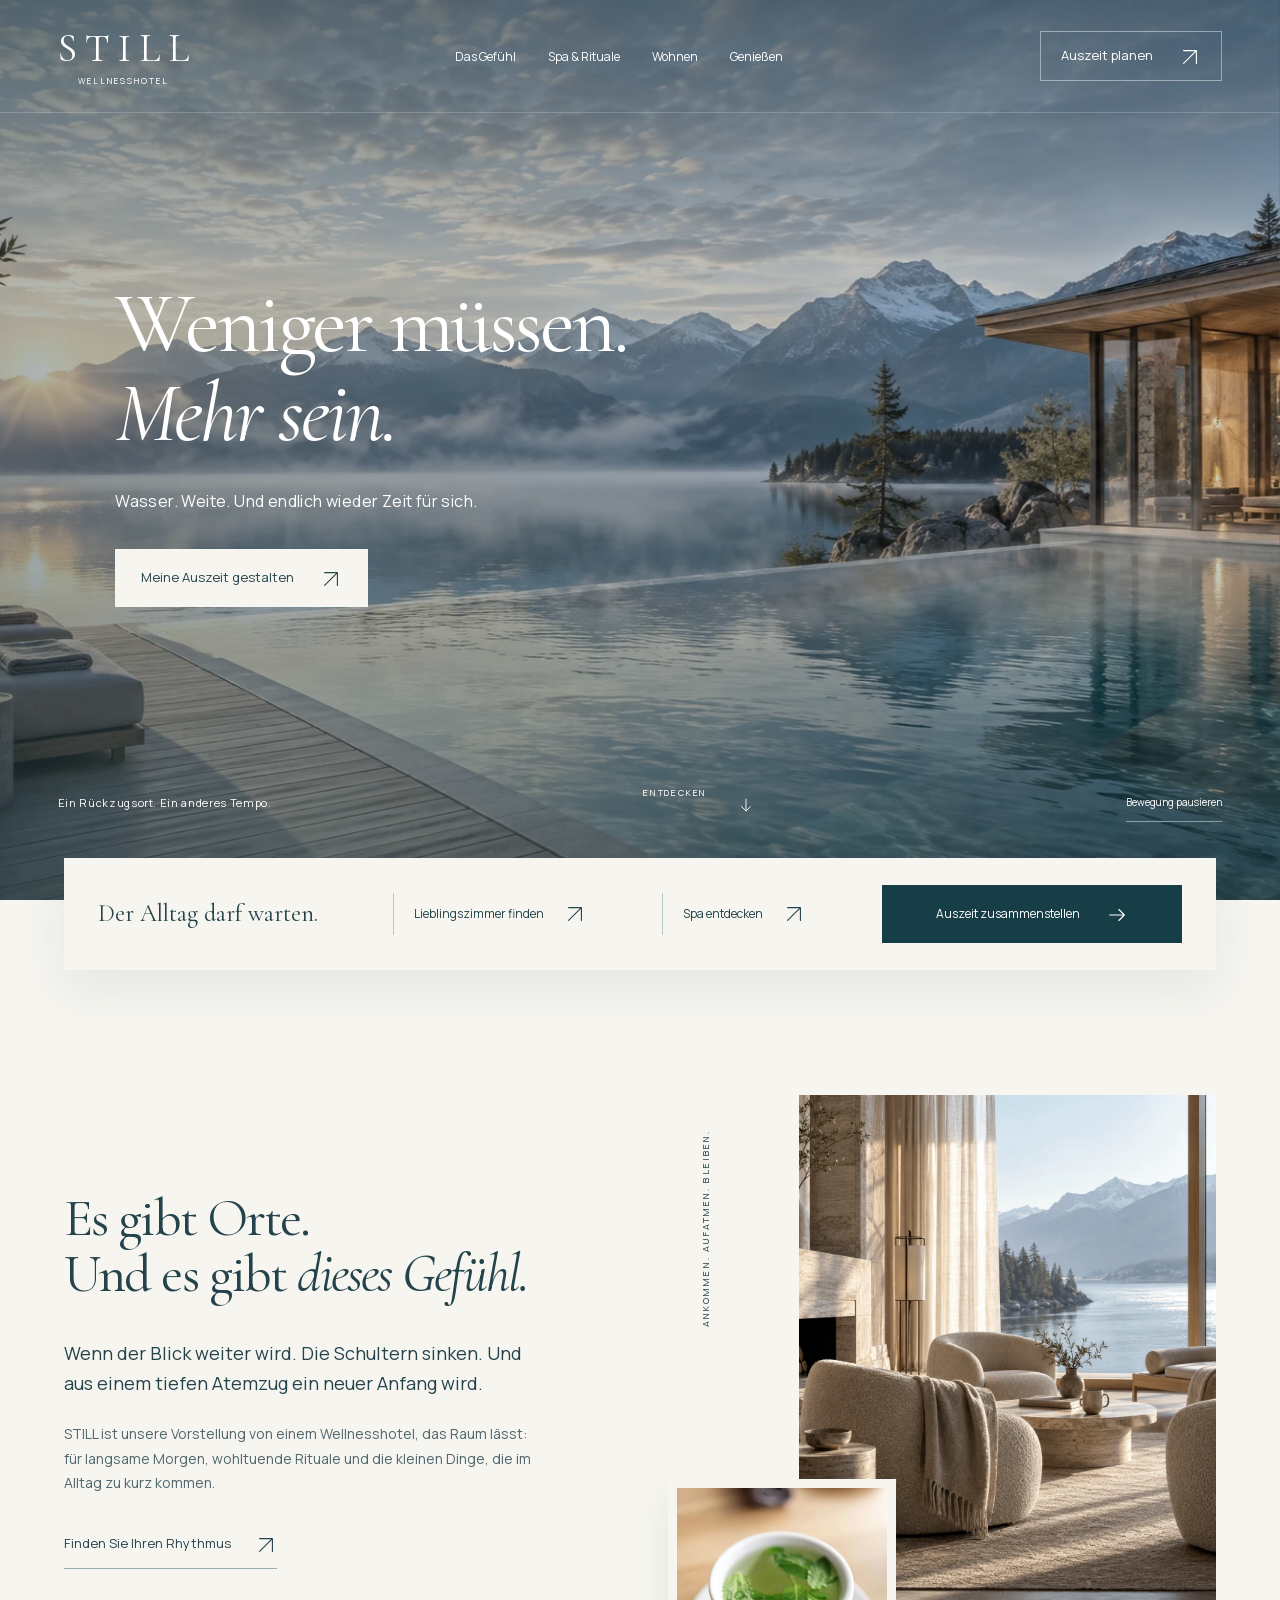
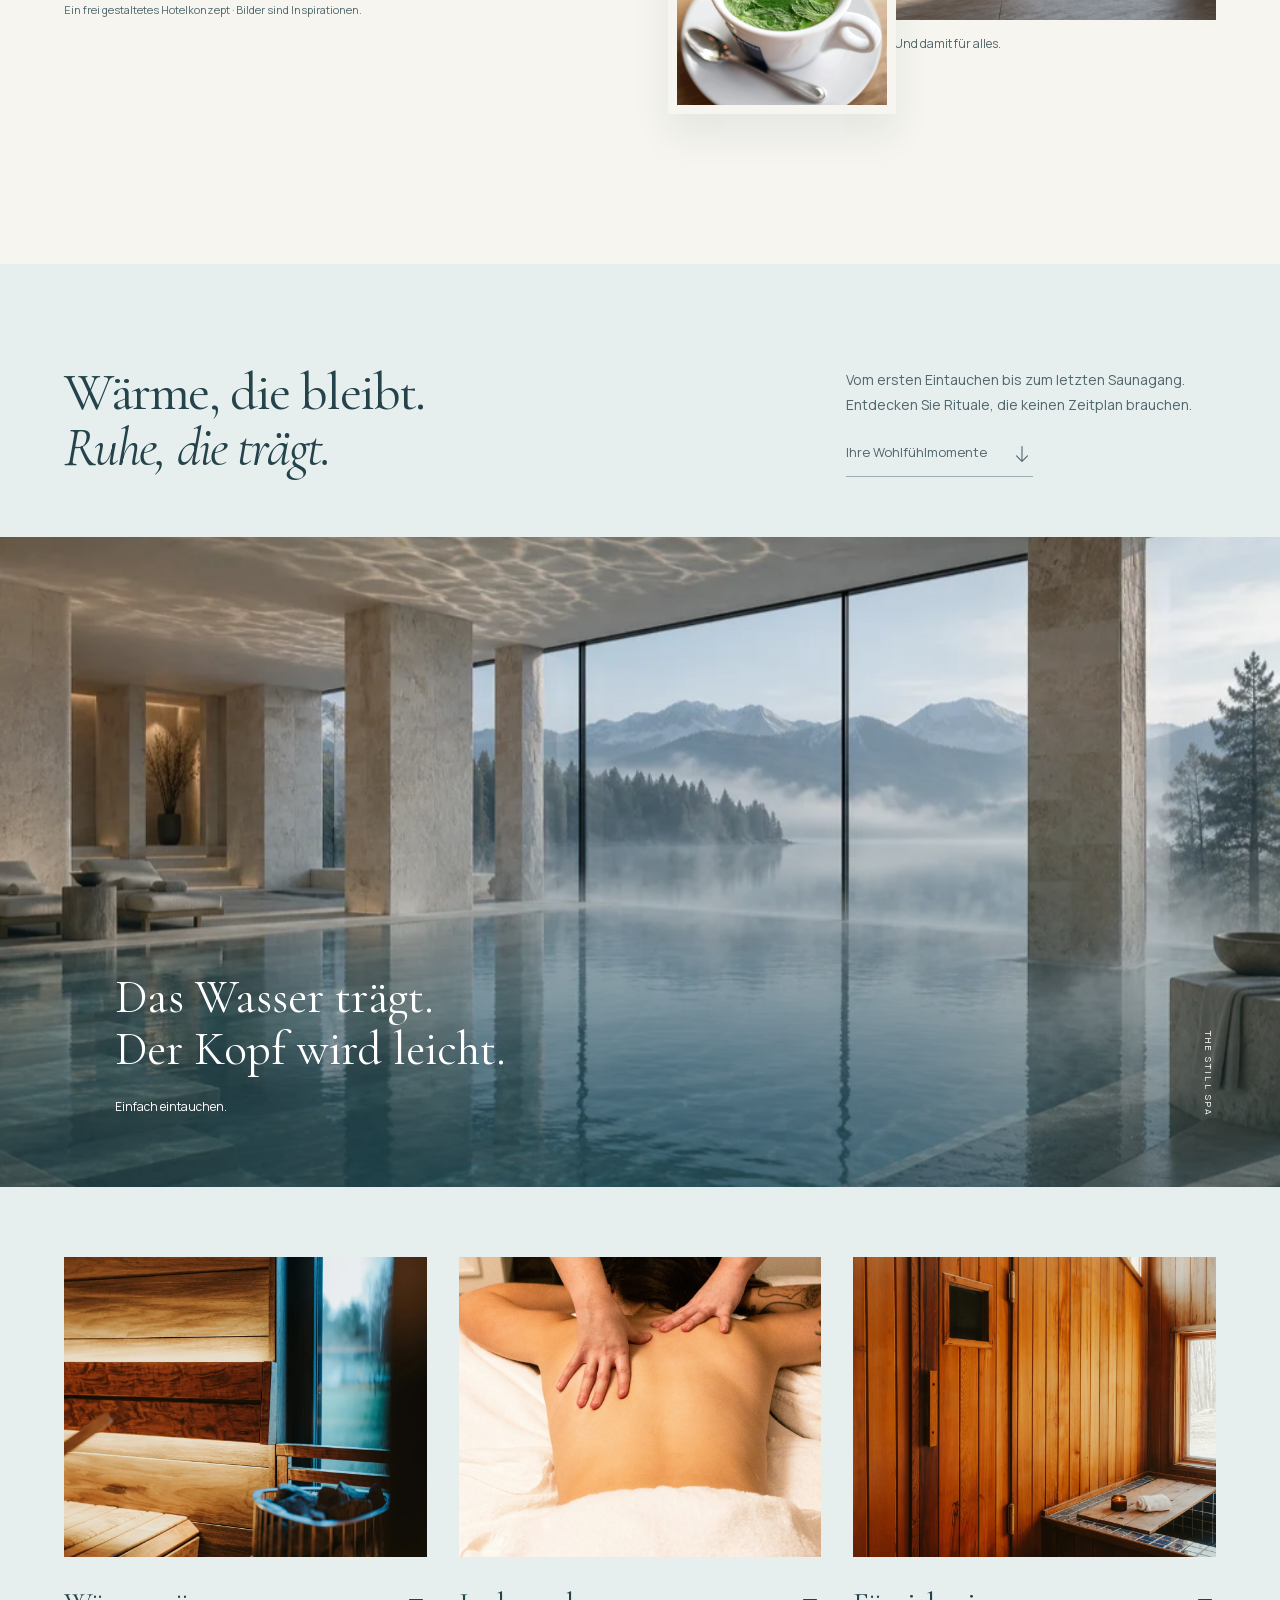
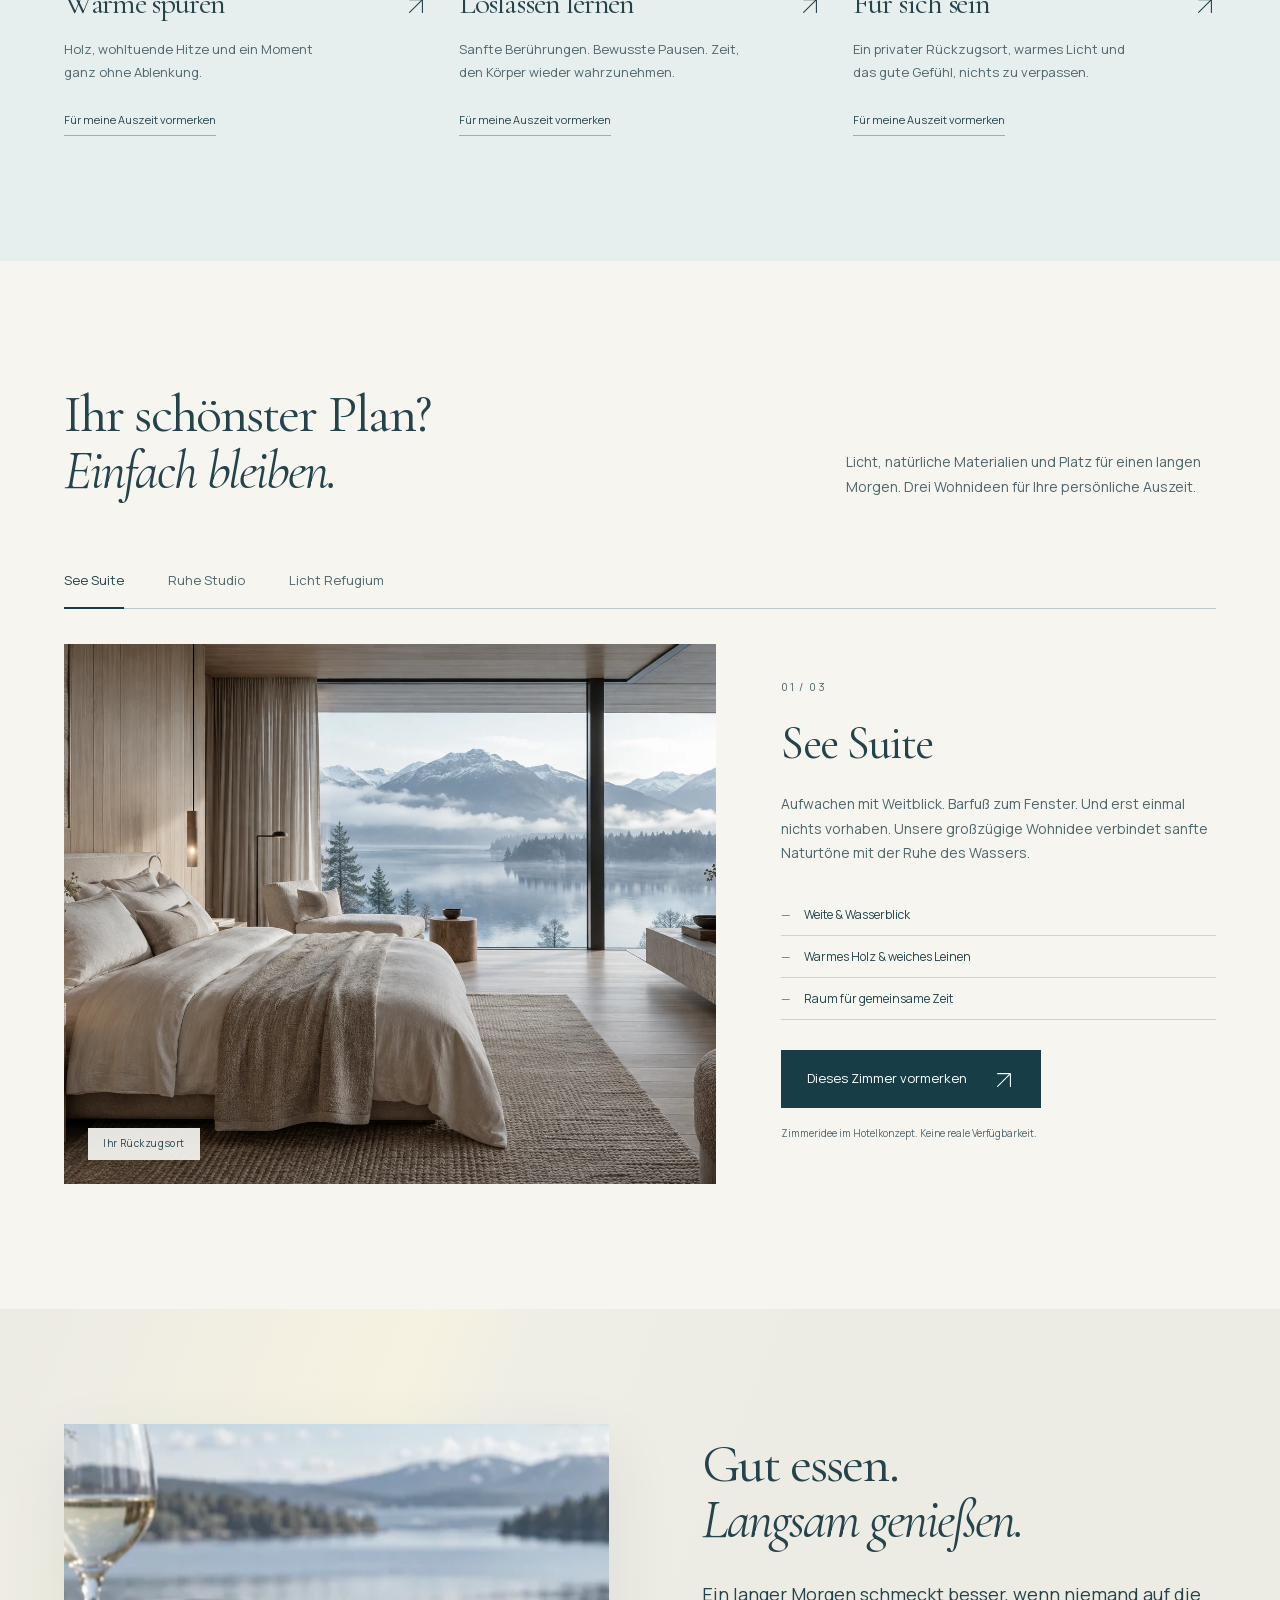
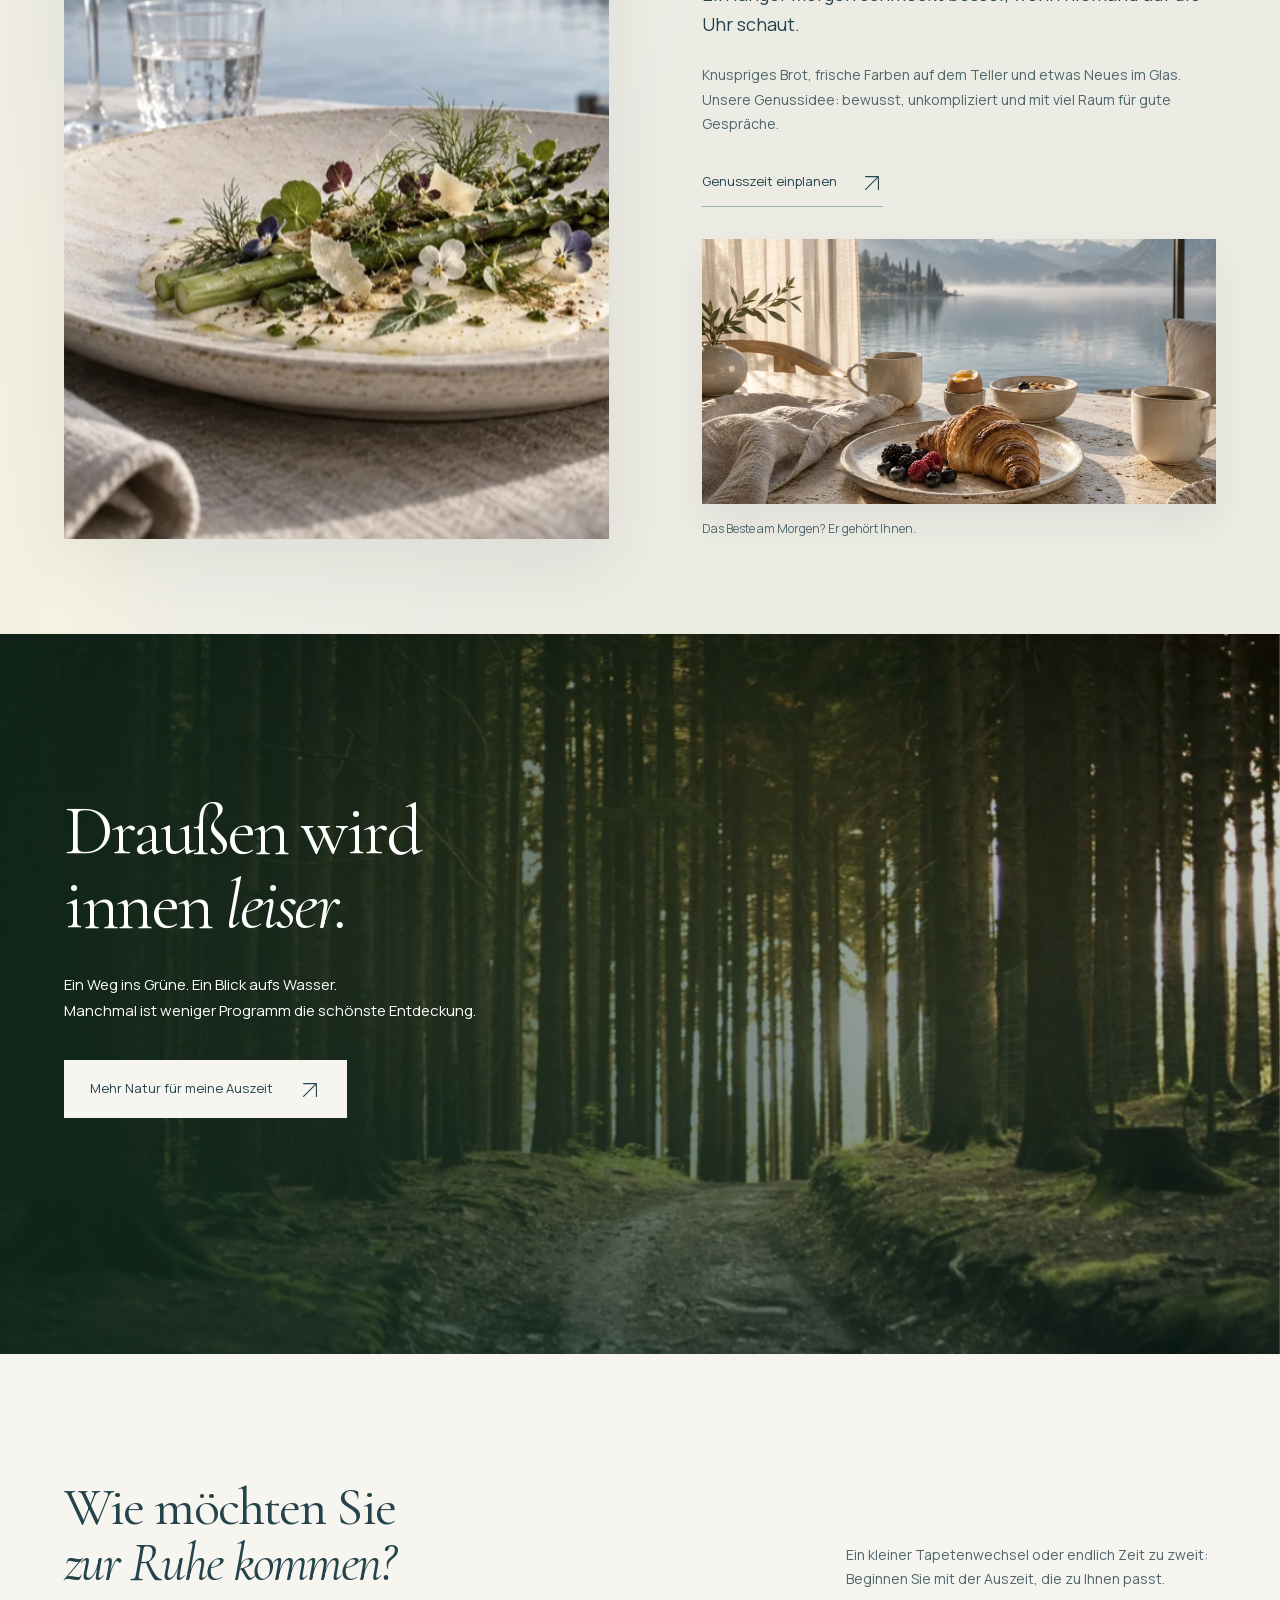
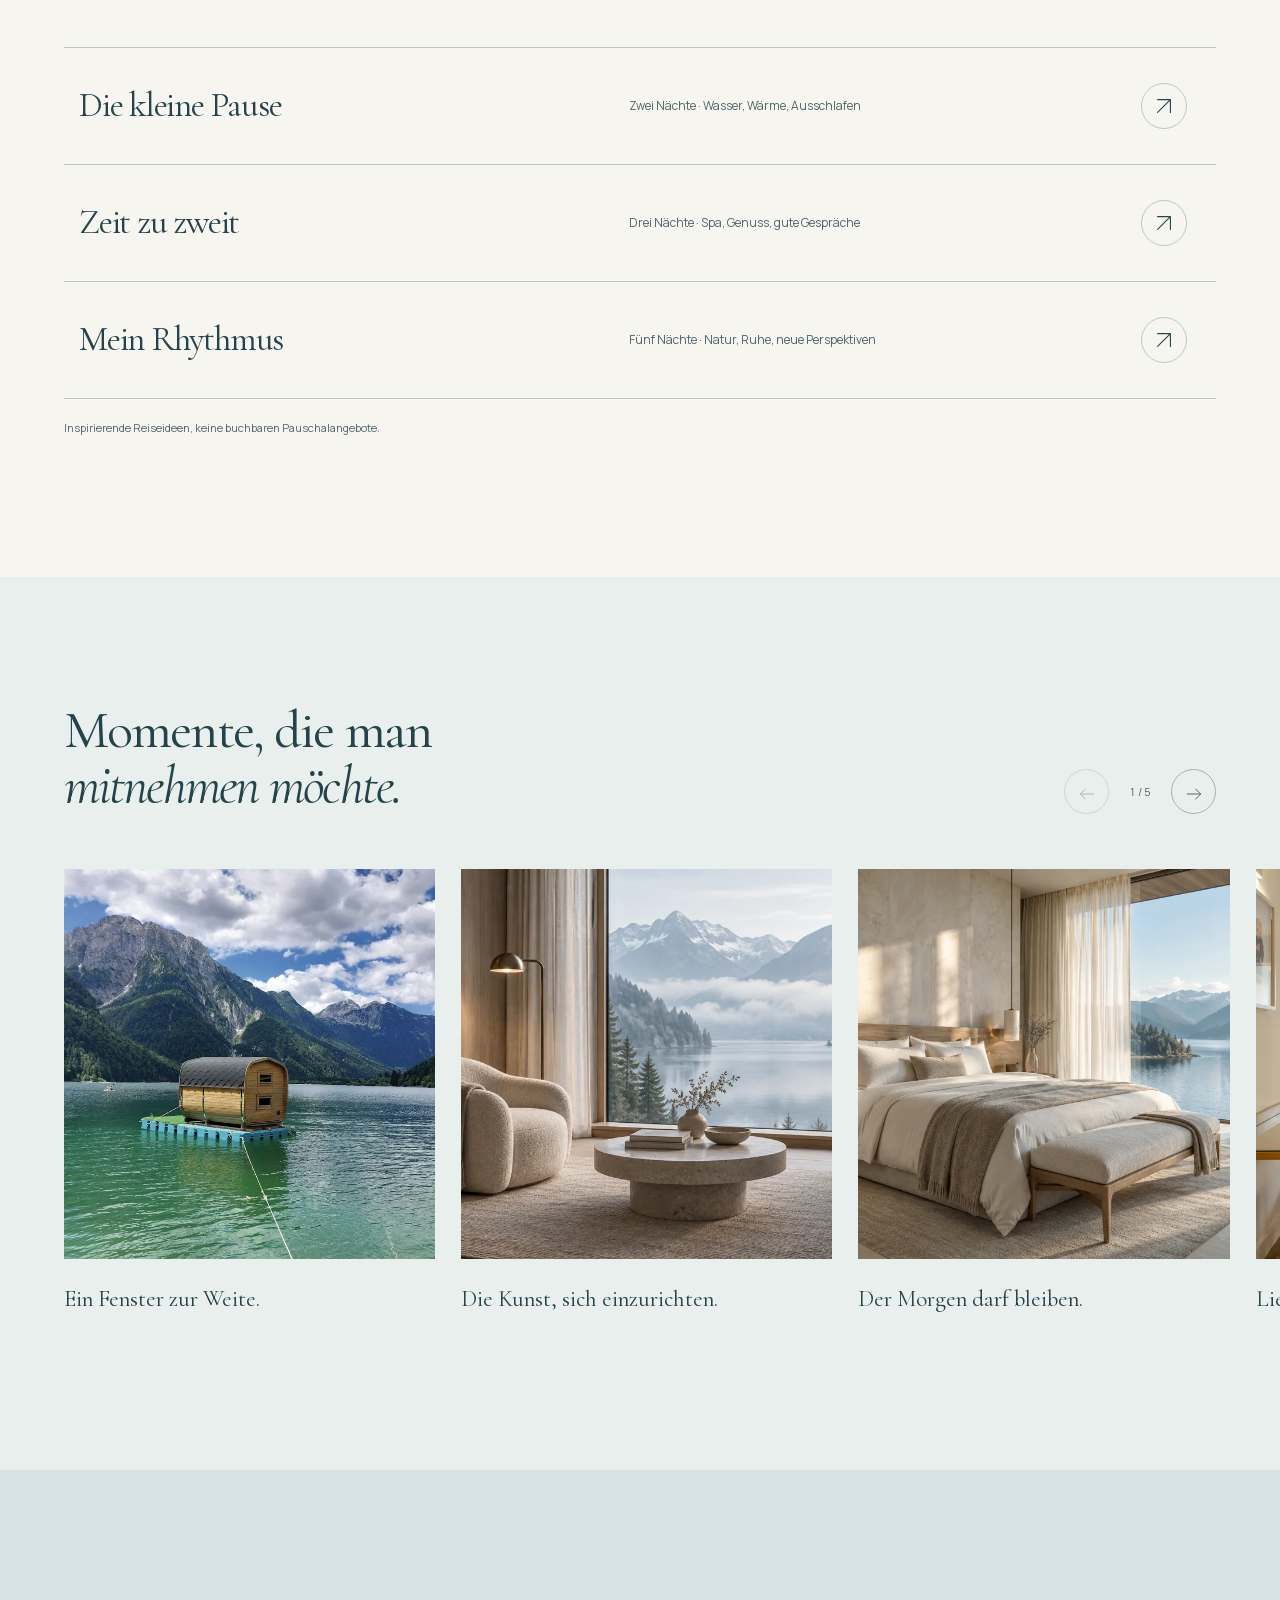
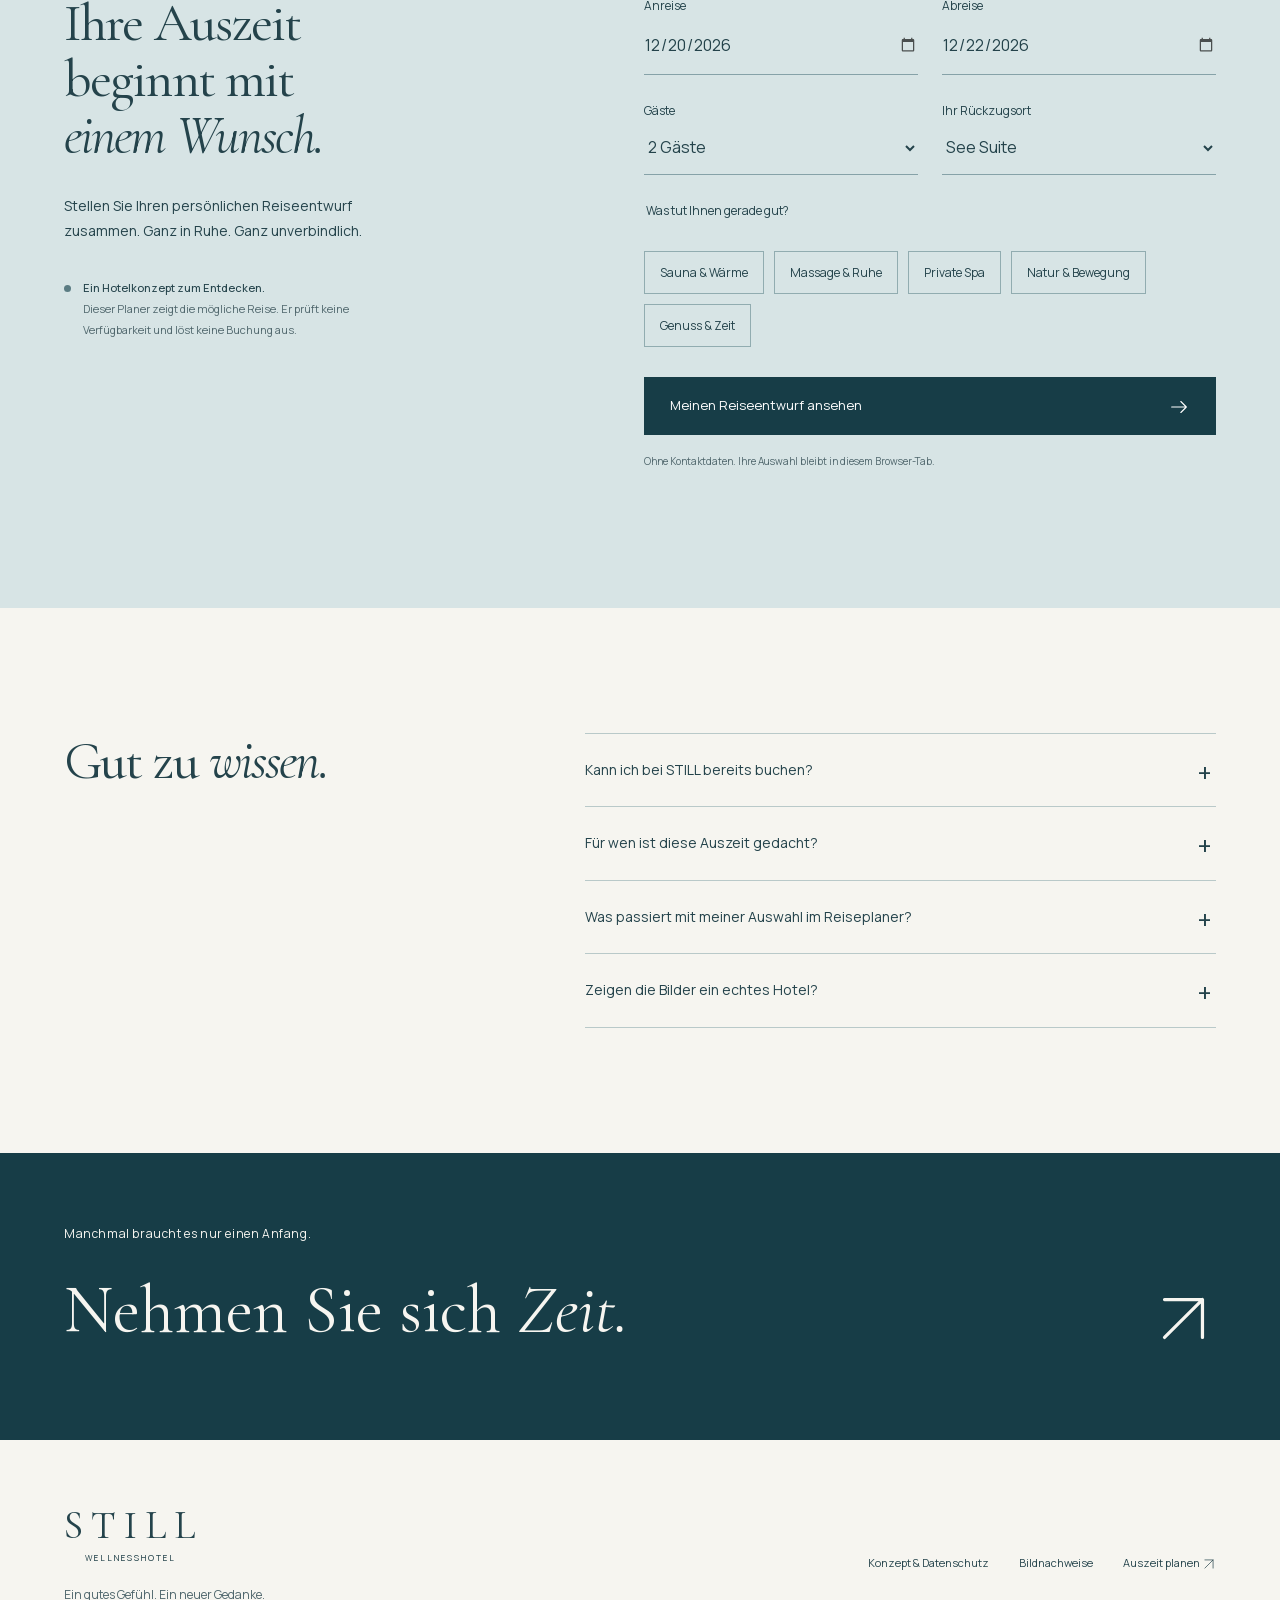
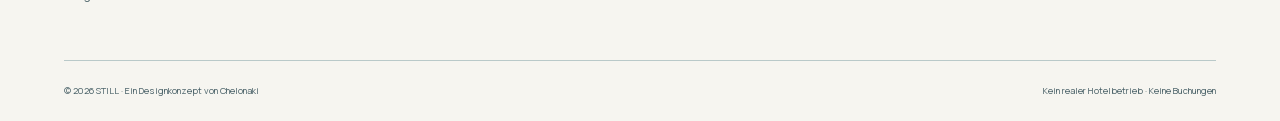
==== commit 376d6413: "Refine dining imagery and add subtle light and depth effects" ====
--- a/public/index.html
+++ b/public/index.html
@@ -7,12 +7,13 @@
 <meta name="robots" content="noindex, nofollow"><meta name="theme-color" content="#edf1ee">
 <link rel="canonical" href="https://o-some.github.io/wellnesshotell/">
 <meta property="og:title" content="STILL · Wellnesshotel"><meta property="og:description" content="Weniger müssen. Mehr sein. Ein Hotelkonzept für Ihre nächste Auszeit."><meta property="og:image" content="https://o-some.github.io/wellnesshotell/assets/hero.webp"><meta property="og:type" content="website">
-<link rel="icon" href="assets/favicon.svg" type="image/svg+xml"><link rel="stylesheet" href="styles.css">
+<link rel="icon" href="assets/favicon.svg" type="image/svg+xml"><link rel="stylesheet" href="styles.css?v=still-light-2">
 <link rel="preload" href="assets/display.woff2" as="font" type="font/woff2" crossorigin><link rel="preload" href="assets/hero.webp" as="image" fetchpriority="high">
-<script src="app.js" defer></script>
+<script src="app.js?v=still-light-2" defer></script>
 </head>
 <body>
 <a class="skip" href="#main">Zum Inhalt</a>
+<div class="reading-progress" aria-hidden="true"></div>
 <header class="header" id="header">
 <a class="wordmark" href="#" aria-label="STILL Startseite">STILL<span>WELLNESSHOTEL</span></a>
 <nav class="nav" id="navigation" aria-label="Hauptnavigation"><a href="#philosophie">Das Gefühl</a><a href="#spa">Spa & Rituale</a><a href="#zimmer">Wohnen</a><a href="#genuss">Genießen</a></nav>
@@ -36,7 +37,7 @@
 </section>
 <section class="spa section" id="spa">
 <div class="wrap section-heading"><h2>Wärme, die bleibt.<br><em>Ruhe, die trägt.</em></h2><div><p>Vom ersten Eintauchen bis zum letzten Saunagang. Entdecken Sie Rituale, die keinen Zeitplan brauchen.</p><a class="text-link" href="#rituale">Ihre Wohlfühlmomente <span aria-hidden="true"><svg class="icon" viewBox="0 0 24 24" aria-hidden="true" fill="none" stroke="currentColor" stroke-width="1.2" stroke-linecap="round" stroke-linejoin="round"><path d="M12 4v16m-6-6 6 6 6-6"/></svg></span></a></div></div>
-<div class="pool-scene parallax-scene"><img src="assets/pool.webp" data-parallax="0.10" alt="Lichtdurchfluteter Innenpool mit Blick auf eine ruhige Seenlandschaft" width="1536" height="1024" loading="lazy" srcset="assets/pool-640.webp 640w, assets/pool-1000.webp 1000w, assets/pool.webp 1536w" sizes="(max-width:780px) 100vw, 65vw"><div class="scene-shade"></div><div class="pool-caption"><span>Das Wasser trägt.<br>Der Kopf wird leicht.</span><p>Einfach eintauchen.</p></div><span class="scene-tag">THE STILL SPA</span></div>
+<div class="pool-scene parallax-scene light-scene"><img src="assets/pool.webp" data-parallax="0.10" alt="Lichtdurchfluteter Innenpool mit Blick auf eine ruhige Seenlandschaft" width="1536" height="1024" loading="lazy" srcset="assets/pool-640.webp 640w, assets/pool-1000.webp 1000w, assets/pool.webp 1536w" sizes="(max-width:780px) 100vw, 65vw"><div class="scene-shade"></div><div class="pool-caption"><span>Das Wasser trägt.<br>Der Kopf wird leicht.</span><p>Einfach eintauchen.</p></div><span class="scene-tag">THE STILL SPA</span></div>
 <div class="rituals wrap" id="rituale">
 <article class="ritual reveal"><div class="image-frame"><img src="assets/sauna.webp" alt="Warme Holzsauna mit indirektem Licht" width="1200" height="1800" loading="lazy" srcset="assets/sauna-640.webp 427w, assets/sauna-1000.webp 667w, assets/sauna.webp 1200w" sizes="(max-width:780px) 100vw, 65vw"></div><div class="ritual-title"><h3>Wärme spüren</h3><span aria-hidden="true"><svg class="icon" viewBox="0 0 24 24" aria-hidden="true" fill="none" stroke="currentColor" stroke-width="1.2" stroke-linecap="round" stroke-linejoin="round"><path d="M5 19 19 5M5 5h14v14"/></svg></span></div><p>Holz, wohltuende Hitze und ein Moment ganz ohne Ablenkung.</p><button class="text-link choose-interest" data-interest="Sauna & Wärme">Für meine Auszeit vormerken</button></article>
 <article class="ritual reveal"><div class="image-frame"><img src="assets/massage.webp" alt="Detail einer entspannenden Rückenmassage" width="1200" height="1800" loading="lazy" srcset="assets/massage-640.webp 427w, assets/massage-1000.webp 667w, assets/massage.webp 1200w" sizes="(max-width:780px) 100vw, 65vw"></div><div class="ritual-title"><h3>Loslassen lernen</h3><span aria-hidden="true"><svg class="icon" viewBox="0 0 24 24" aria-hidden="true" fill="none" stroke="currentColor" stroke-width="1.2" stroke-linecap="round" stroke-linejoin="round"><path d="M5 19 19 5M5 5h14v14"/></svg></span></div><p>Sanfte Berührungen. Bewusste Pausen. Zeit, den Körper wieder wahrzunehmen.</p><button class="text-link choose-interest" data-interest="Massage & Ruhe">Für meine Auszeit vormerken</button></article>
@@ -48,7 +49,7 @@
 <div class="room-tabs" role="tablist" aria-label="Zimmer entdecken"><button role="tab" aria-selected="true" aria-controls="room-panel" id="tab-see" data-room="see">See Suite</button><button role="tab" aria-selected="false" aria-controls="room-panel" id="tab-ruhe" data-room="ruhe" tabindex="-1">Ruhe Studio</button><button role="tab" aria-selected="false" aria-controls="room-panel" id="tab-licht" data-room="licht" tabindex="-1">Licht Refugium</button></div>
 <div class="room-feature" id="room-panel" role="tabpanel" aria-labelledby="tab-see" tabindex="0"><div class="room-picture"><img id="room-image" src="assets/suite.webp" width="1536" height="1024" alt="Suite mit hellem Leinenbett und Blick auf einen See" loading="lazy"><span class="image-label">Ihr Rückzugsort</span></div><div class="room-description"><span class="room-counter" aria-hidden="true">01 / 03</span><h3 id="room-title">See Suite</h3><p id="room-copy">Aufwachen mit Weitblick. Barfuß zum Fenster. Und erst einmal nichts vorhaben. Unsere großzügige Wohnidee verbindet sanfte Naturtöne mit der Ruhe des Wassers.</p><ul id="room-features"><li>Weite & Wasserblick</li><li>Warmes Holz & weiches Leinen</li><li>Raum für gemeinsame Zeit</li></ul><button id="select-room" class="button">Dieses Zimmer vormerken <span aria-hidden="true"><svg class="icon" viewBox="0 0 24 24" aria-hidden="true" fill="none" stroke="currentColor" stroke-width="1.2" stroke-linecap="round" stroke-linejoin="round"><path d="M5 19 19 5M5 5h14v14"/></svg></span></button><p class="fine-note">Zimmeridee im Hotelkonzept. Keine reale Verfügbarkeit.</p></div></div>
 </section>
-<section class="food section" id="genuss"><div class="food-layout wrap"><div class="food-main reveal"><img src="assets/dinner.webp" alt="Saisonal inspiriertes Gericht mit grünem Spargel, Kräutern und Blüten" width="1536" height="1024" loading="lazy" srcset="assets/dinner-640.webp 640w, assets/dinner-1000.webp 1000w, assets/dinner.webp 1536w" sizes="(max-width:780px) 100vw, 65vw"></div><div class="food-copy"><h2>Gut essen.<br><em>Langsam genießen.</em></h2><p class="lead">Ein langer Morgen schmeckt besser, wenn niemand auf die Uhr schaut.</p><p>Knuspriges Brot, frische Farben auf dem Teller und etwas Neues im Glas. Unsere Genussidee: bewusst, unkompliziert und mit viel Raum für gute Gespräche.</p><a class="text-link" href="#auszeit">Genusszeit einplanen <span aria-hidden="true"><svg class="icon" viewBox="0 0 24 24" aria-hidden="true" fill="none" stroke="currentColor" stroke-width="1.2" stroke-linecap="round" stroke-linejoin="round"><path d="M5 19 19 5M5 5h14v14"/></svg></span></a></div><figure class="breakfast reveal"><img src="assets/breakfast.webp" alt="Liebevoll gedeckter Frühstückstisch mit Waffeln, Früchten und Eiern" width="1800" height="1200" loading="lazy" srcset="assets/breakfast-640.webp 640w, assets/breakfast-1000.webp 1000w, assets/breakfast.webp 1800w" sizes="(max-width:780px) 100vw, 65vw"><figcaption>Das Beste am Morgen? Er gehört Ihnen.</figcaption></figure></div></section>
+<section class="food section light-scene" id="genuss"><div class="food-layout wrap"><div class="food-main reveal dining-depth"><img src="assets/dinner.webp" alt="Saisonal inspiriertes Gericht mit grünem Spargel, Kräutern und Blüten" width="1536" height="1024" loading="lazy" srcset="assets/dinner-640.webp 640w, assets/dinner-1000.webp 1000w, assets/dinner.webp 1536w" sizes="(max-width:780px) 100vw, 65vw"></div><div class="food-copy"><h2>Gut essen.<br><em>Langsam genießen.</em></h2><p class="lead">Ein langer Morgen schmeckt besser, wenn niemand auf die Uhr schaut.</p><p>Knuspriges Brot, frische Farben auf dem Teller und etwas Neues im Glas. Unsere Genussidee: bewusst, unkompliziert und mit viel Raum für gute Gespräche.</p><a class="text-link" href="#auszeit">Genusszeit einplanen <span aria-hidden="true"><svg class="icon" viewBox="0 0 24 24" aria-hidden="true" fill="none" stroke="currentColor" stroke-width="1.2" stroke-linecap="round" stroke-linejoin="round"><path d="M5 19 19 5M5 5h14v14"/></svg></span></a></div><figure class="breakfast reveal dining-detail"><img src="assets/breakfast-v2.webp" alt="Ruhiges Frühstück mit Croissant und Keramikgeschirr am See" width="1536" height="1024" loading="lazy" srcset="assets/breakfast-v2-640.webp 640w, assets/breakfast-v2-1000.webp 1000w, assets/breakfast-v2.webp 1536w" sizes="(max-width:780px) 100vw, 65vw"><figcaption>Das Beste am Morgen? Er gehört Ihnen.</figcaption></figure></div></section>
 <section class="nature parallax-scene" id="natur"><img src="assets/forest.webp" data-parallax="0.09" alt="Sonnenstrahlen fallen auf einen ruhigen Waldweg" width="1800" height="1200" loading="lazy" srcset="assets/forest-640.webp 640w, assets/forest-1000.webp 1000w, assets/forest.webp 1800w" sizes="(max-width:780px) 100vw, 65vw"><div class="nature-shade"></div><div class="nature-copy wrap"><h2>Draußen wird<br>innen <em>leiser.</em></h2><p>Ein Weg ins Grüne. Ein Blick aufs Wasser.<br>Manchmal ist weniger Programm die schönste Entdeckung.</p><button class="button light choose-interest" data-interest="Natur & Bewegung">Mehr Natur für meine Auszeit <span aria-hidden="true"><svg class="icon" viewBox="0 0 24 24" aria-hidden="true" fill="none" stroke="currentColor" stroke-width="1.2" stroke-linecap="round" stroke-linejoin="round"><path d="M5 19 19 5M5 5h14v14"/></svg></span></button></div></section>
 <section class="arrangements wrap section"><div class="section-heading"><h2>Wie möchten Sie<br><em>zur Ruhe kommen?</em></h2><p>Ein kleiner Tapetenwechsel oder endlich Zeit zu zweit: Beginnen Sie mit der Auszeit, die zu Ihnen passt.</p></div><div class="arrangement-list"><button data-package="Kleine Pause" data-nights="2"><h3>Die kleine Pause</h3><p>Zwei Nächte · Wasser, Wärme, Ausschlafen</p><span class="round-arrow" aria-hidden="true"><svg class="icon" viewBox="0 0 24 24" aria-hidden="true" fill="none" stroke="currentColor" stroke-width="1.2" stroke-linecap="round" stroke-linejoin="round"><path d="M5 19 19 5M5 5h14v14"/></svg></span></button><button data-package="Zeit zu zweit" data-nights="3"><h3>Zeit zu zweit</h3><p>Drei Nächte · Spa, Genuss, gute Gespräche</p><span class="round-arrow" aria-hidden="true"><svg class="icon" viewBox="0 0 24 24" aria-hidden="true" fill="none" stroke="currentColor" stroke-width="1.2" stroke-linecap="round" stroke-linejoin="round"><path d="M5 19 19 5M5 5h14v14"/></svg></span></button><button data-package="Mein Rhythmus" data-nights="5"><h3>Mein Rhythmus</h3><p>Fünf Nächte · Natur, Ruhe, neue Perspektiven</p><span class="round-arrow" aria-hidden="true"><svg class="icon" viewBox="0 0 24 24" aria-hidden="true" fill="none" stroke="currentColor" stroke-width="1.2" stroke-linecap="round" stroke-linejoin="round"><path d="M5 19 19 5M5 5h14v14"/></svg></span></button></div><p class="fine-note">Inspirierende Reiseideen, keine buchbaren Pauschalangebote.</p></section>
 <section class="journal section"><div class="wrap section-heading"><h2>Momente, die man<br><em>mitnehmen möchte.</em></h2><div class="gallery-controls"><button id="gallery-prev" aria-label="Vorherige Bilder"><svg class="icon" viewBox="0 0 24 24" aria-hidden="true" fill="none" stroke="currentColor" stroke-width="1.2" stroke-linecap="round" stroke-linejoin="round"><path d="M20 12H4m6-6-6 6 6 6"/></svg></button><span id="gallery-status" aria-live="polite">1 / 5</span><button id="gallery-next" aria-label="Nächste Bilder"><svg class="icon" viewBox="0 0 24 24" aria-hidden="true" fill="none" stroke="currentColor" stroke-width="1.2" stroke-linecap="round" stroke-linejoin="round"><path d="M4 12h16m-6-6 6 6-6 6"/></svg></button></div></div><div class="gallery" id="gallery" role="region" tabindex="0" aria-label="Bildergalerie, horizontal scrollbar"><figure><img src="assets/lake.webp" alt="Kleine schwimmende Sauna auf einem Bergsee" width="1800" height="1350" loading="lazy" srcset="assets/lake-640.webp 640w, assets/lake-1000.webp 1000w, assets/lake.webp 1800w" sizes="(max-width:780px) 100vw, 65vw"><figcaption>Ein Fenster zur Weite.</figcaption></figure><figure><img src="assets/room.webp" alt="Heller nordischer Leseraum mit Blick auf den See" width="1536" height="1024" loading="lazy" srcset="assets/room-640.webp 640w, assets/room-1000.webp 1000w, assets/room.webp 1536w" sizes="(max-width:780px) 100vw, 65vw"><figcaption>Die Kunst, sich einzurichten.</figcaption></figure><figure><img src="assets/room-sea.webp" alt="Nordisches Hotelzimmer mit weitem Wasserblick" width="1536" height="1024" loading="lazy" srcset="assets/room-sea-640.webp 640w, assets/room-sea-1000.webp 1000w, assets/room-sea.webp 1536w" sizes="(max-width:780px) 100vw, 65vw"><figcaption>Der Morgen darf bleiben.</figcaption></figure><figure><img src="assets/room-studio.webp" alt="Ruhiges Studio mit Bett und gemütlichem Sitzbereich" width="1800" height="1200" loading="lazy" srcset="assets/room-studio-640.webp 640w, assets/room-studio-1000.webp 1000w, assets/room-studio.webp 1800w" sizes="(max-width:780px) 100vw, 65vw"><figcaption>Lieblingsplätze finden.</figcaption></figure><figure><img src="assets/tea.webp" alt="Frischer Minztee für einen stillen Moment" width="1200" height="1800" loading="lazy" srcset="assets/tea-640.webp 427w, assets/tea-1000.webp 667w, assets/tea.webp 1200w" sizes="(max-width:780px) 100vw, 65vw"><figcaption>Nur dieser eine Moment.</figcaption></figure></div></section>
--- a/public/styles.css
+++ b/public/styles.css
@@ -11,3 +11,32 @@
 
 .icon{width:22px;height:22px;flex-shrink:0;vertical-align:middle}.gallery-controls .icon{width:20px;height:20px}.closing a>span .icon{width:65px;height:65px}.arrangement-list>button{grid-template-columns:1.4fr 1.3fr 60px}.quick-plan>div{display:block}.quick-plan p{margin:0}.hero-foot .icon{width:18px;height:18px}.footer-links .icon{width:14px;height:14px}
 @media(max-width:780px){.arrangement-list>button{grid-template-columns:1fr 50px}.round-arrow{grid-row:1/3}.quick-plan>div{text-align:center}.closing a>span .icon{width:42px;height:42px}}
+
+/* STILL refinement: morning light joins the dining story into one composition. */
+.food{position:relative;isolation:isolate;overflow:hidden;background:#ecebe4}
+.food-layout{grid-template-areas:"main copy" "main breakfast";grid-template-columns:1.06fr 1fr;gap:32px 8%;align-items:start;position:relative;z-index:1}
+.food-main{grid-area:main;height:100%;min-height:650px;overflow:hidden;box-shadow:0 24px 65px #314b4917}
+.food-main img{transform:scale(1.07) translate3d(0,var(--dining-shift,0px),0);object-position:43% center}
+.food-copy{grid-area:copy;padding-top:12px}
+.breakfast{grid-area:breakfast;width:100%;margin:0;align-self:end}
+.breakfast img{height:265px;object-position:center;box-shadow:0 18px 40px #314b4912}
+.breakfast figcaption{padding-top:14px}
+.food:before{content:"";position:absolute;z-index:0;inset:-40%;pointer-events:none;background:linear-gradient(112deg,transparent 32%,#fff8de88 46%,#fffdf622 50%,transparent 60%);transform:translateX(-12%);animation:morning-light 22s ease-in-out infinite alternate;animation-play-state:paused}
+.light-scene.in-view:before,.light-scene.in-view:after{animation-play-state:running}
+.pool-scene:after{content:"";position:absolute;inset:35% -10% -20%;pointer-events:none;background:repeating-radial-gradient(ellipse at 30% 40%,transparent 0 45px,#f1fbff1c 50px,transparent 58px 94px);mix-blend-mode:soft-light;opacity:.4;transform:rotate(-8deg) scale(1.2);animation:water-light 18s ease-in-out infinite alternate;animation-play-state:paused}
+.pool-caption,.scene-tag{z-index:2}
+.reading-progress{position:fixed;z-index:40;top:0;left:0;width:100%;height:2px;transform:scaleX(var(--reading-progress,0));transform-origin:left;background:#a5bfc3;pointer-events:none}
+.button{position:relative;overflow:hidden;isolation:isolate}
+.button:after{content:"";position:absolute;inset:-50% -80%;pointer-events:none;background:linear-gradient(110deg,transparent 42%,#ffffff24 50%,transparent 58%);transform:translateX(-45%);transition:transform 1.1s var(--ease)}
+.button:hover:after,.button:focus-visible:after{transform:translateX(45%)}
+.gallery figure img{transition:transform 1.2s var(--ease),box-shadow 1.2s var(--ease)}
+.gallery figure:hover img{transform:translateY(-5px);box-shadow:0 20px 40px #1838421a}
+.room-picture{background:#e0e8e5}
+.page-hidden *, .page-hidden *:before,.page-hidden *:after{animation-play-state:paused!important}
+.hero:not(.in-view) .hero-image,.hero:not(.in-view) .mist{animation-play-state:paused}
+.no-motion .food-main img{transform:none!important}.no-motion *:before,.no-motion *:after{animation:none!important;transition:none!important}
+@keyframes morning-light{from{transform:translateX(-12%) rotate(-3deg);opacity:.45}to{transform:translateX(14%) rotate(3deg);opacity:.85}}
+@keyframes water-light{from{transform:translate3d(-1%,-2%,0) rotate(-8deg) scale(1.2);opacity:.22}to{transform:translate3d(3%,3%,0) rotate(-4deg) scale(1.25);opacity:.48}}
+@media(max-width:1100px) and (min-width:781px){.food-layout{gap:26px 6%}.food-main{min-height:640px}.breakfast img{height:235px}}
+@media(max-width:780px){.food-layout{grid-template-areas:"copy" "main" "breakfast";grid-template-columns:1fr;gap:30px}.food-main{height:380px;min-height:0}.food-copy{padding-top:0}.breakfast{width:86%;margin:0 0 0 auto}.breakfast img{height:230px}.food-main img{transform:none}.food:before{animation-duration:28s}.pool-scene:after{display:none}.gallery figure:hover img{transform:none}}
+@media(prefers-reduced-motion:reduce){.food-main img{transform:none}.button:after{display:none}.reading-progress{transition:none}}
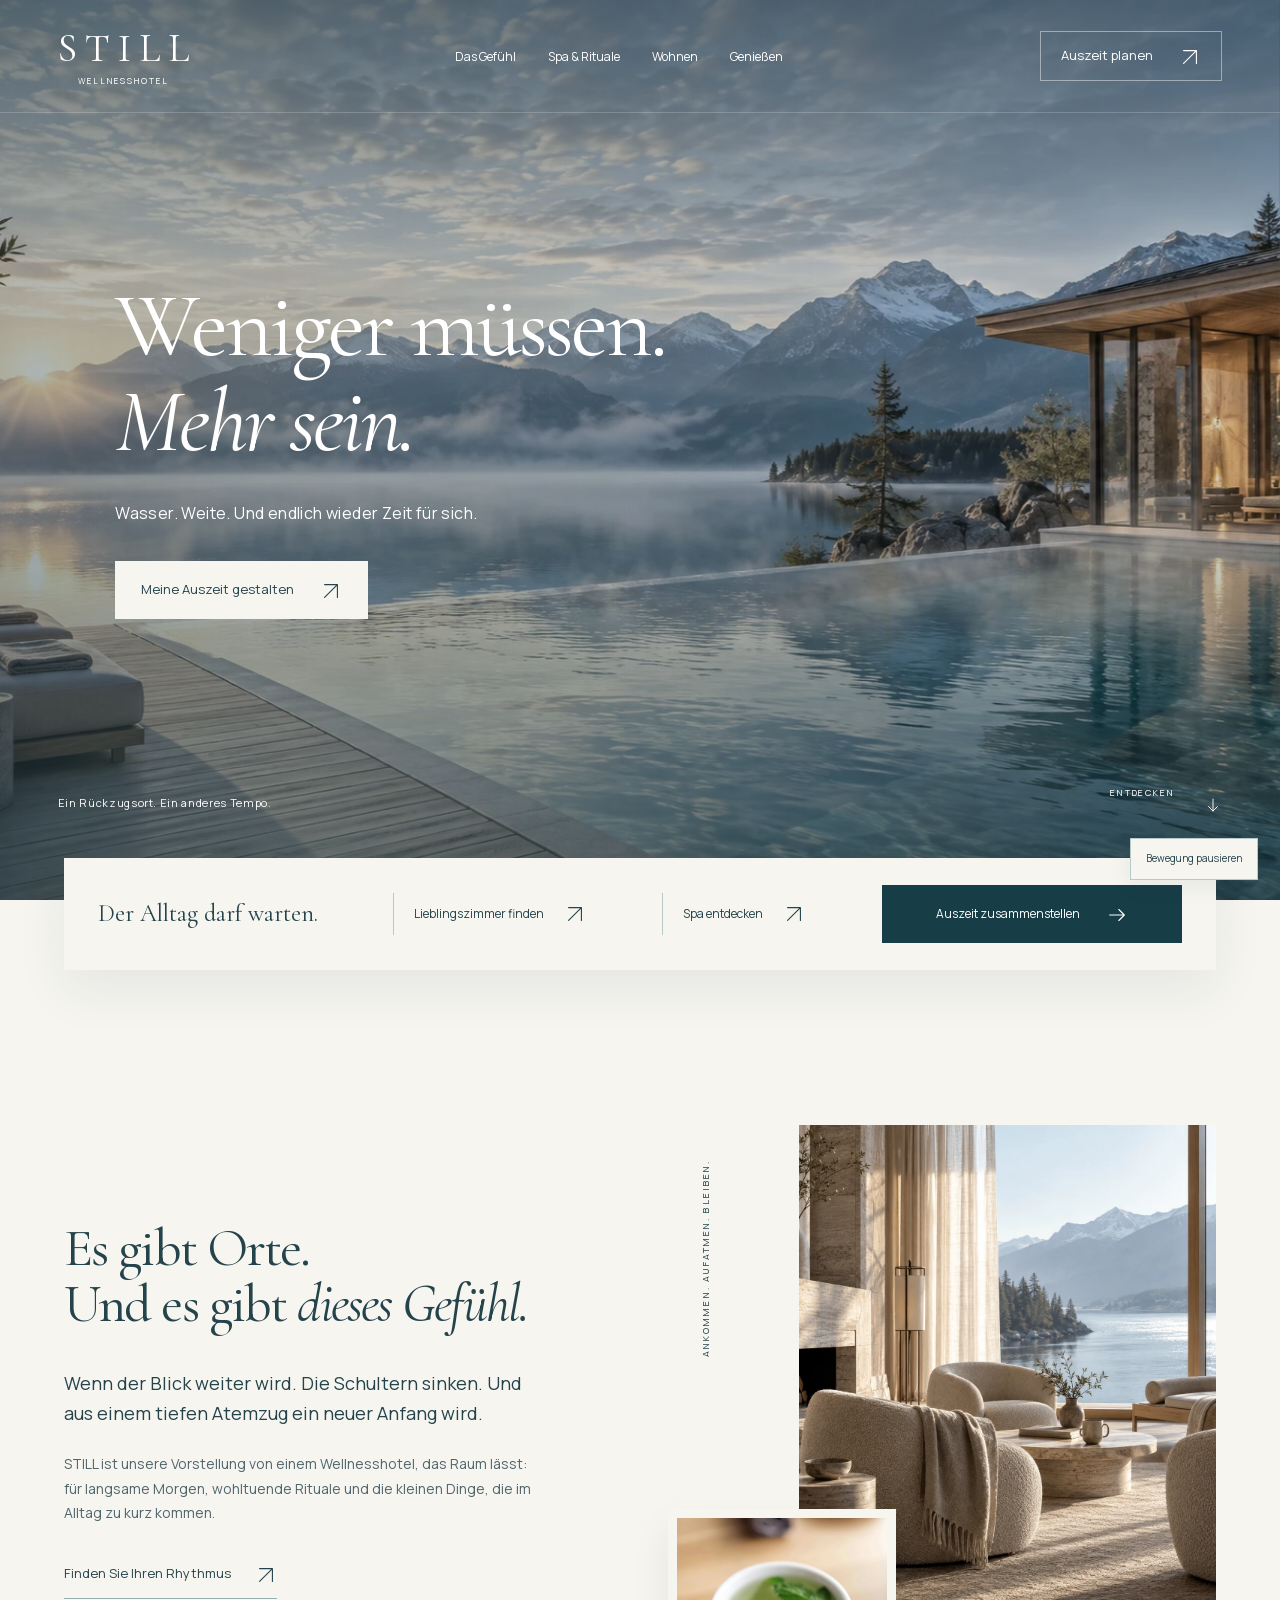
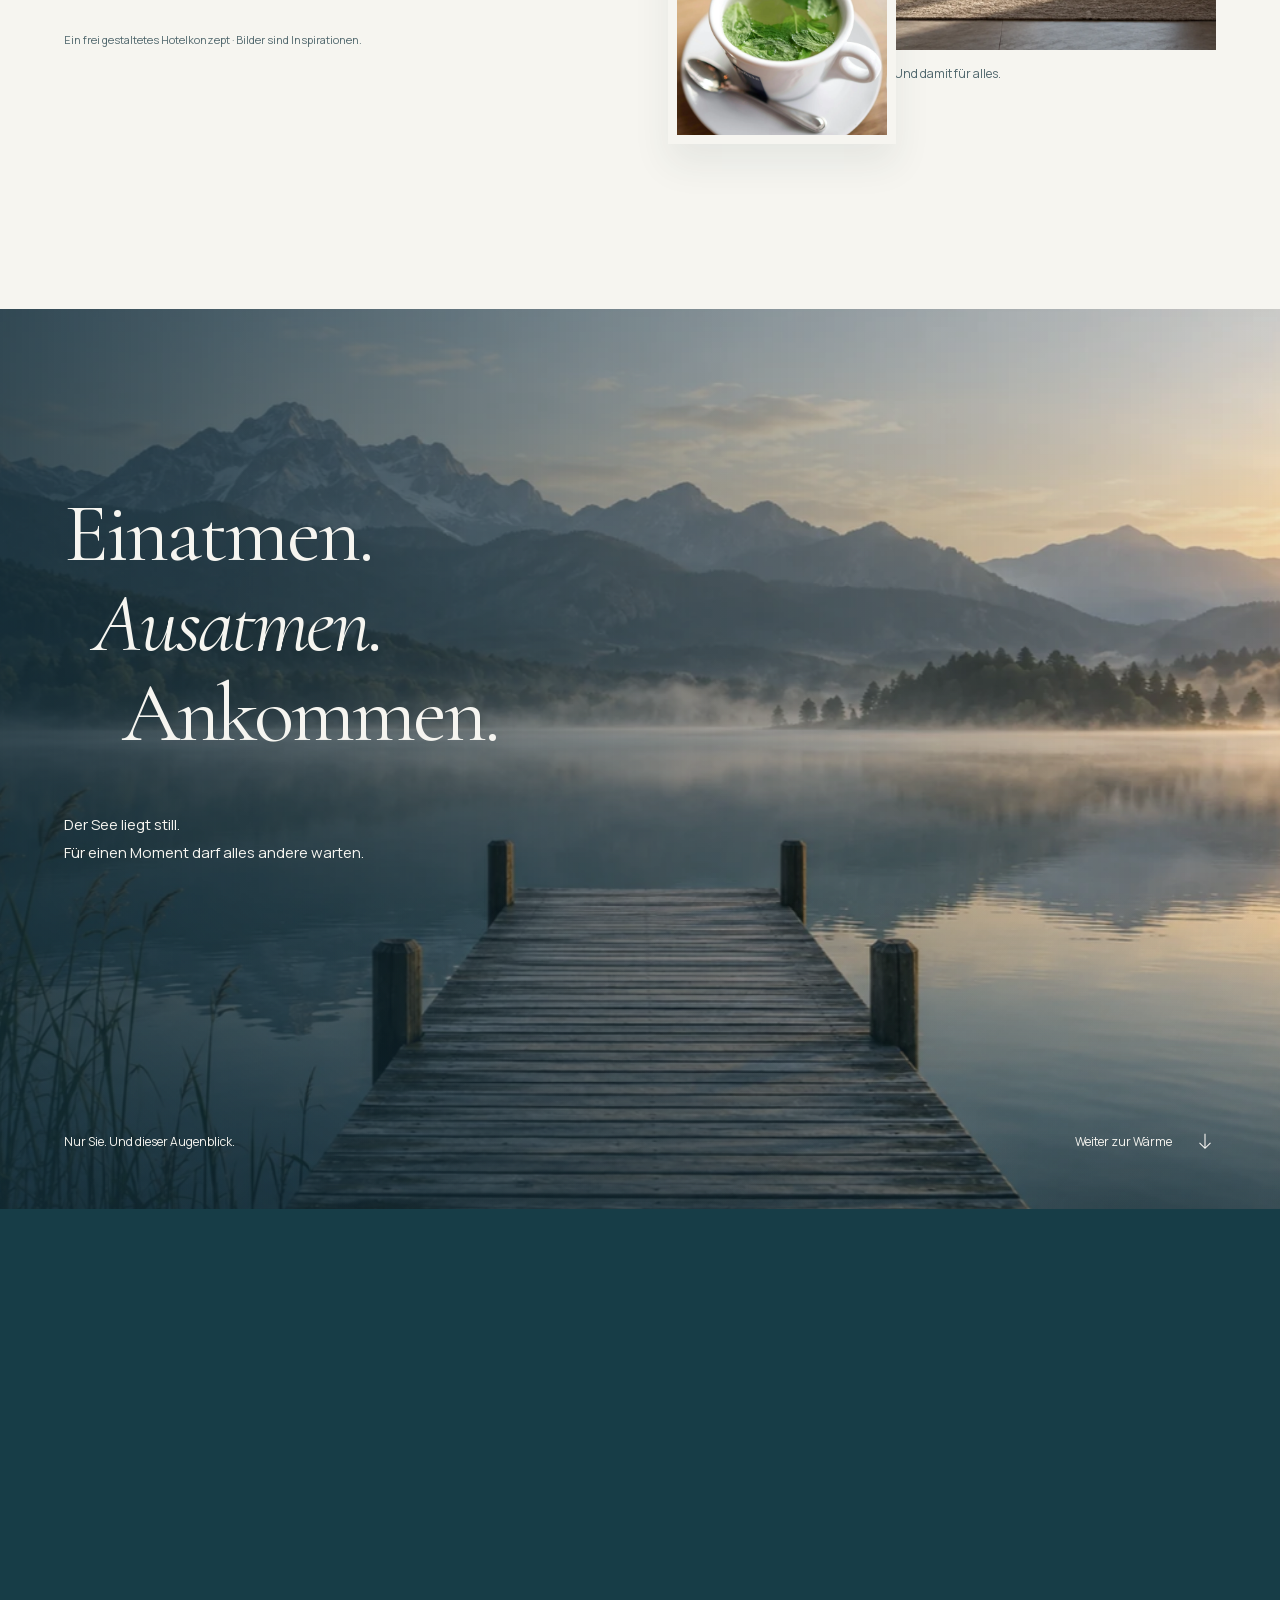
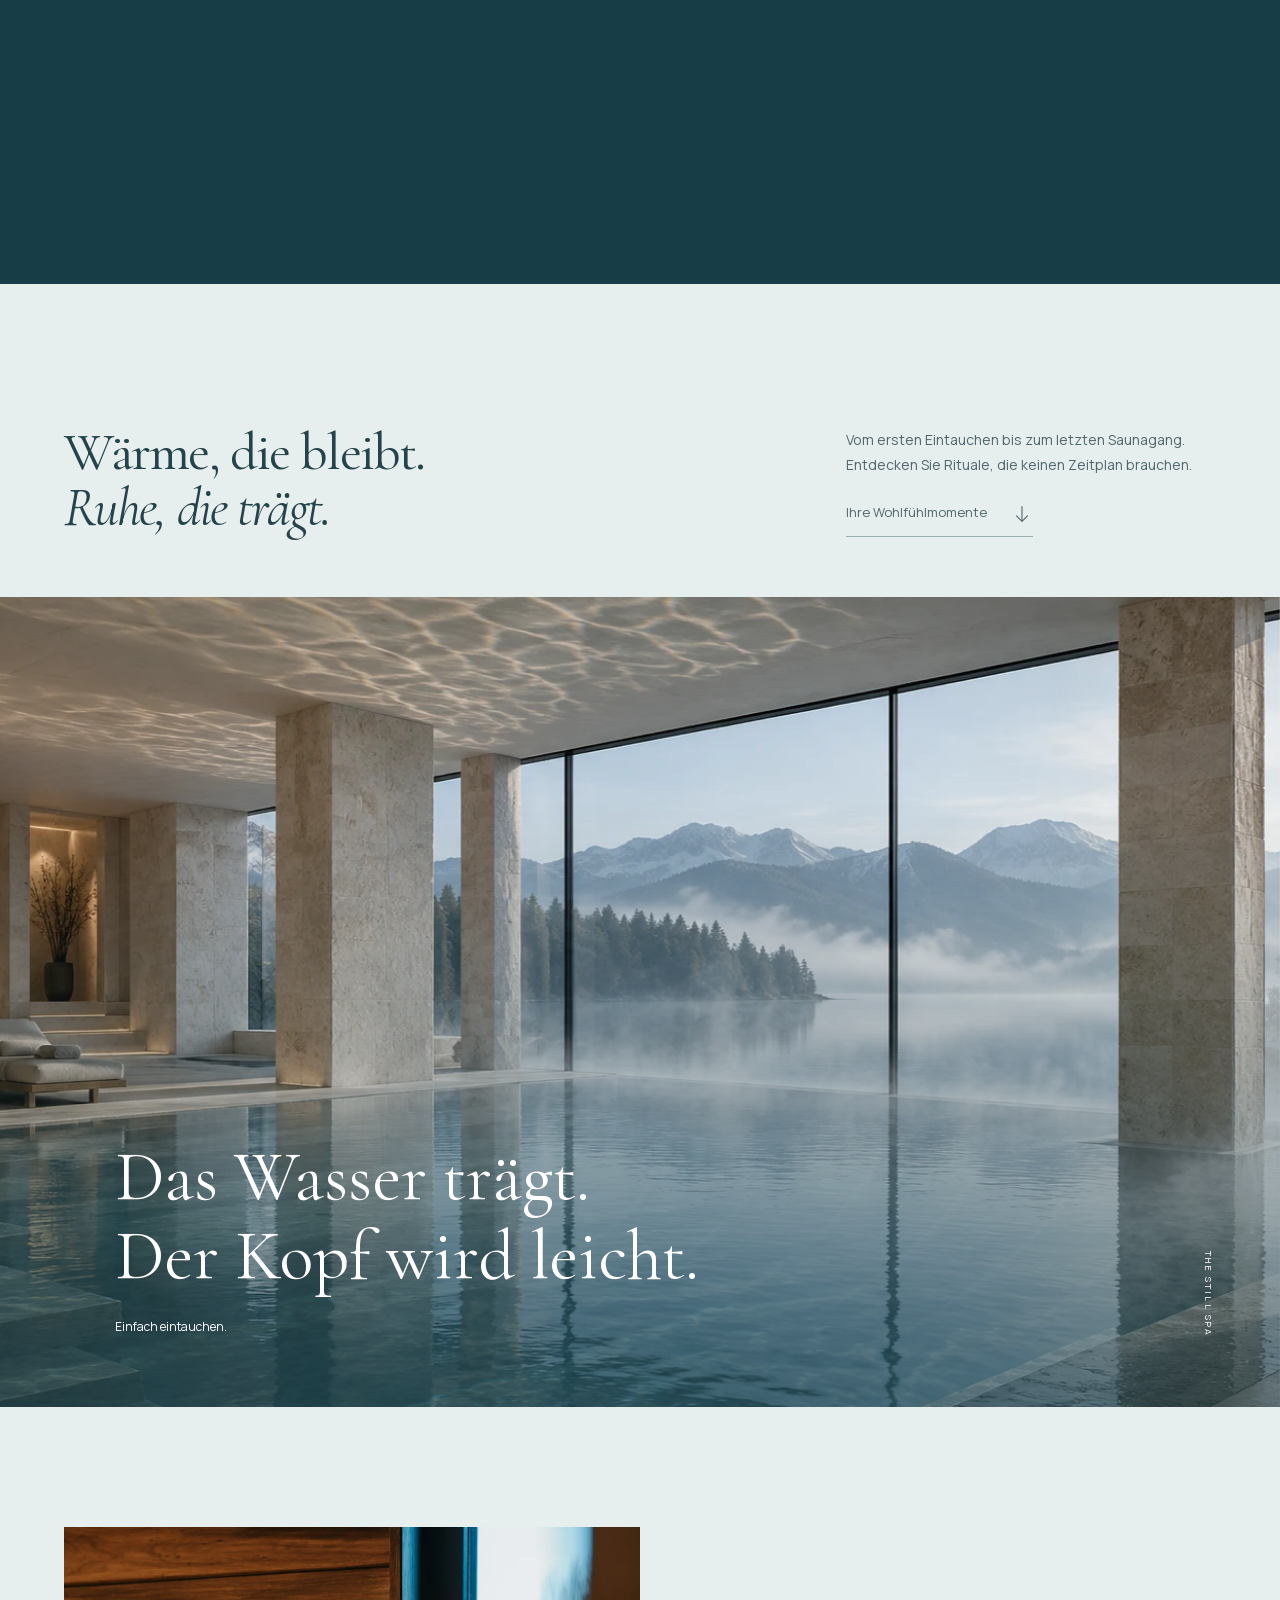
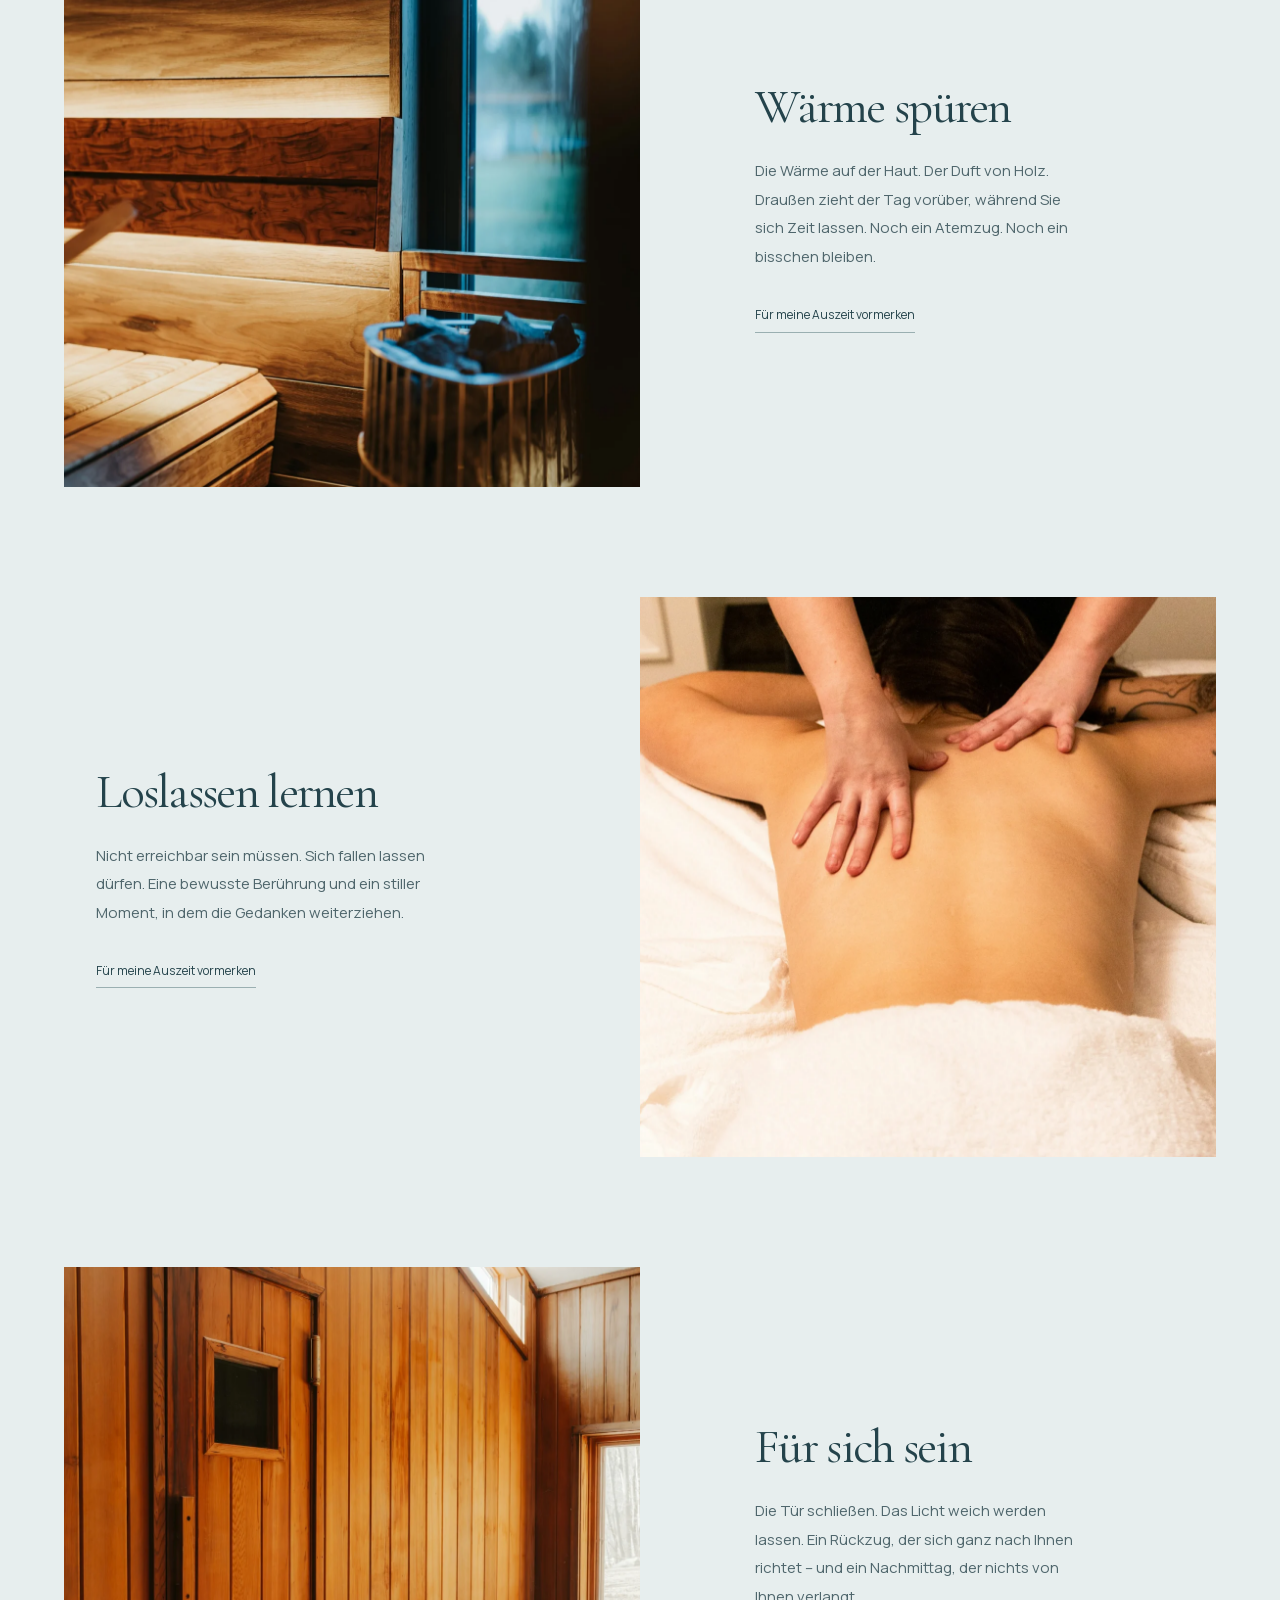
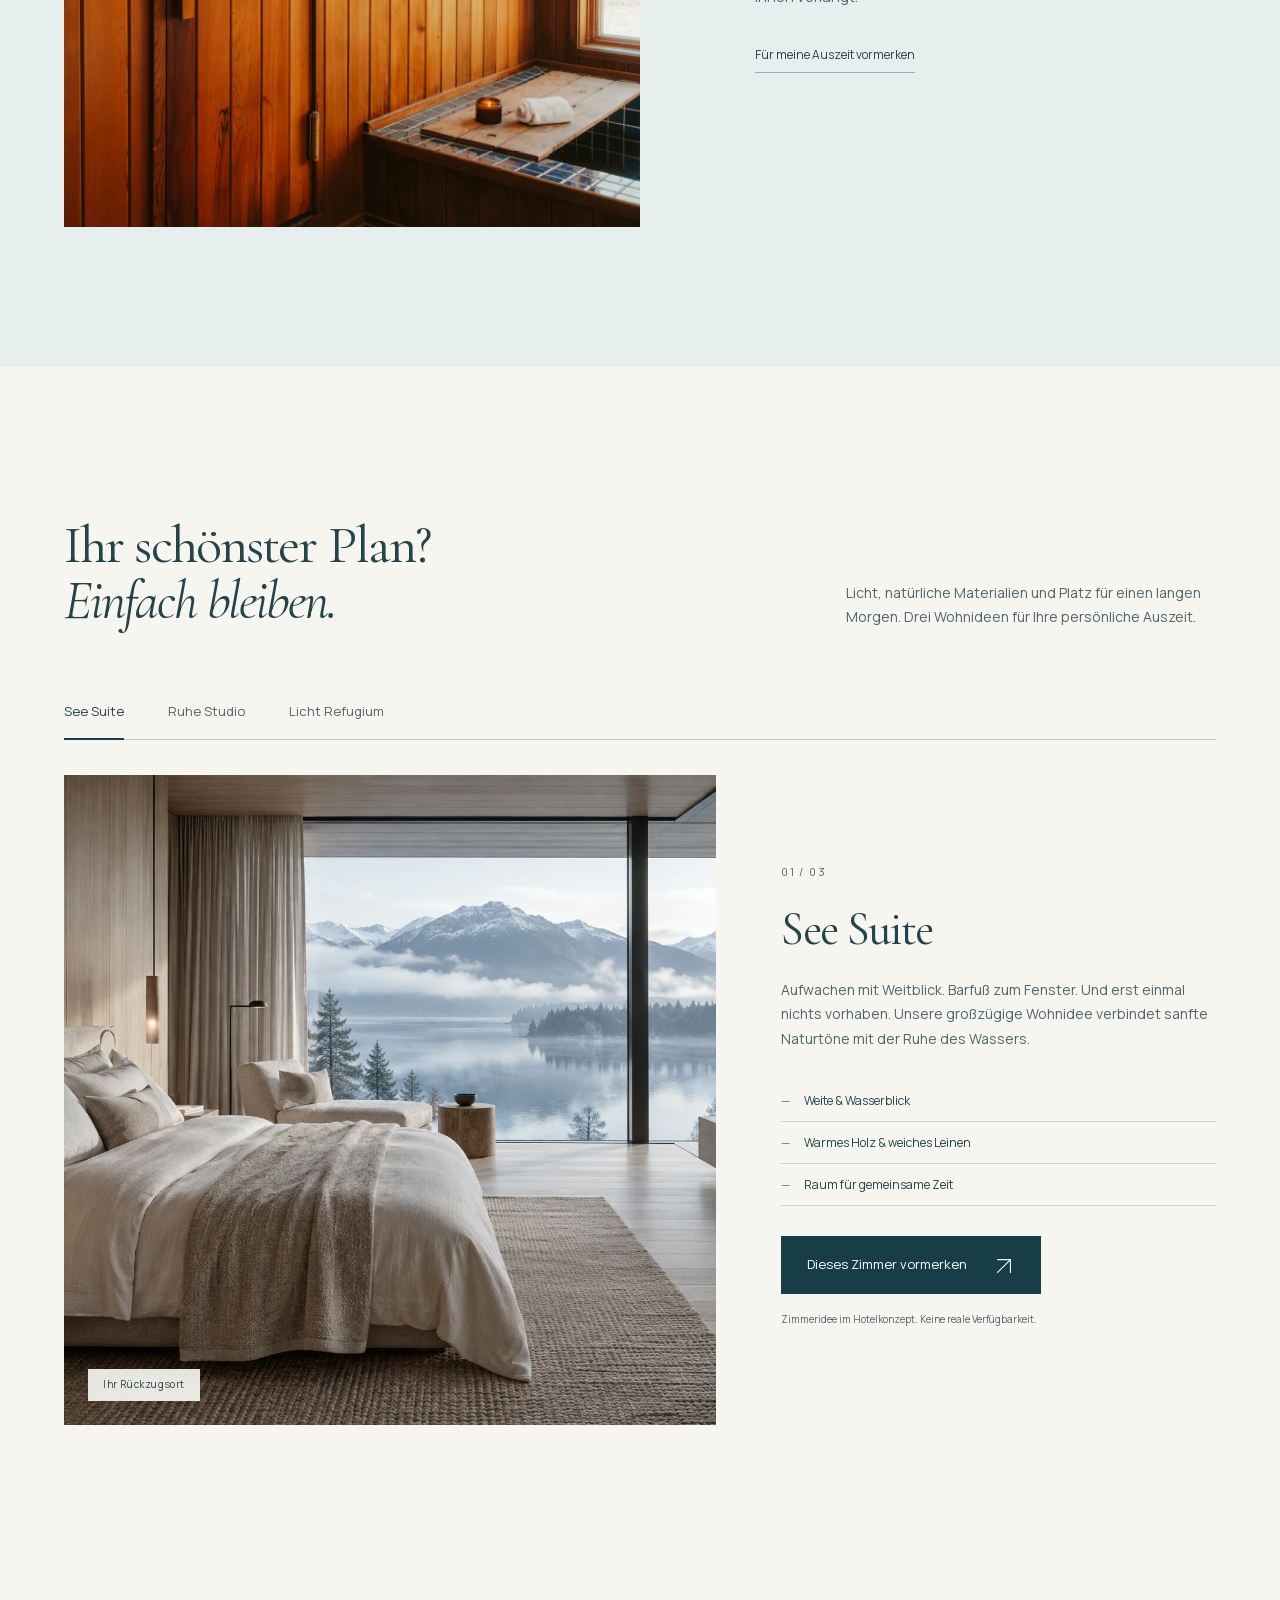
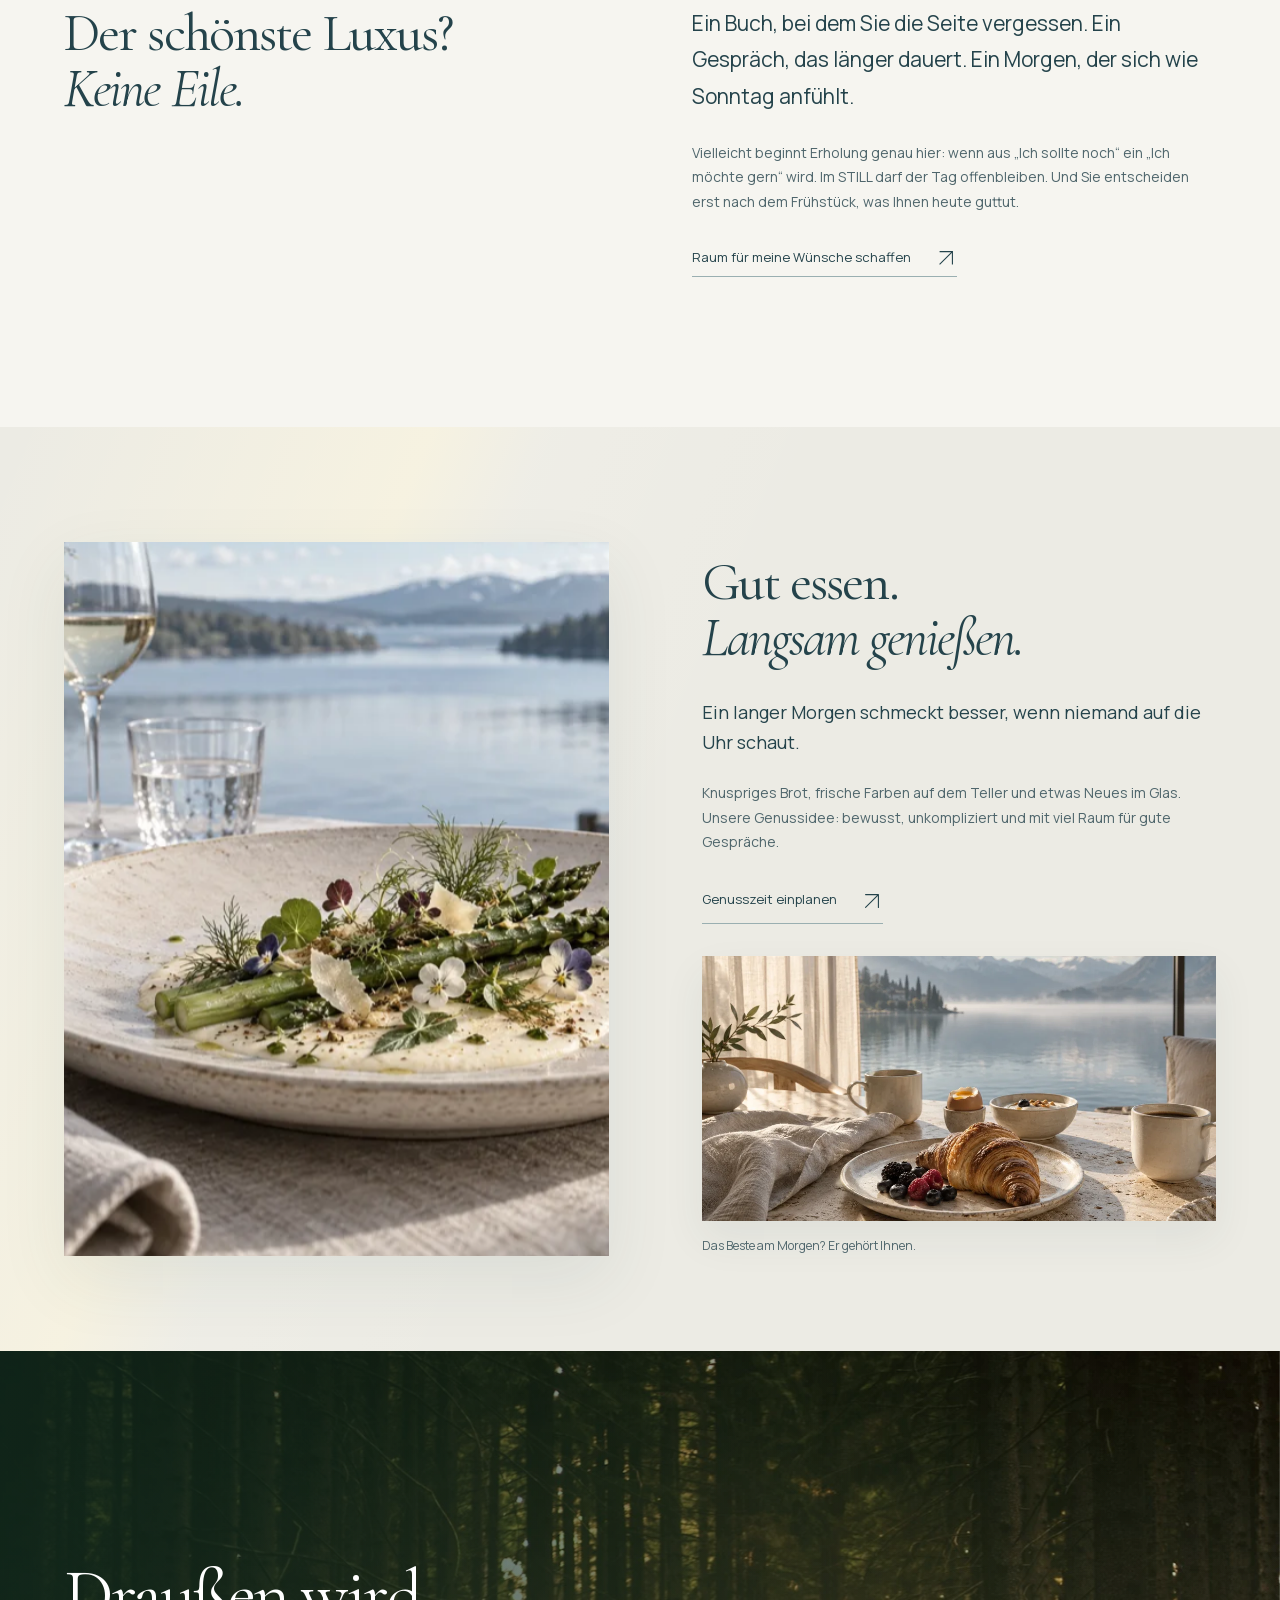
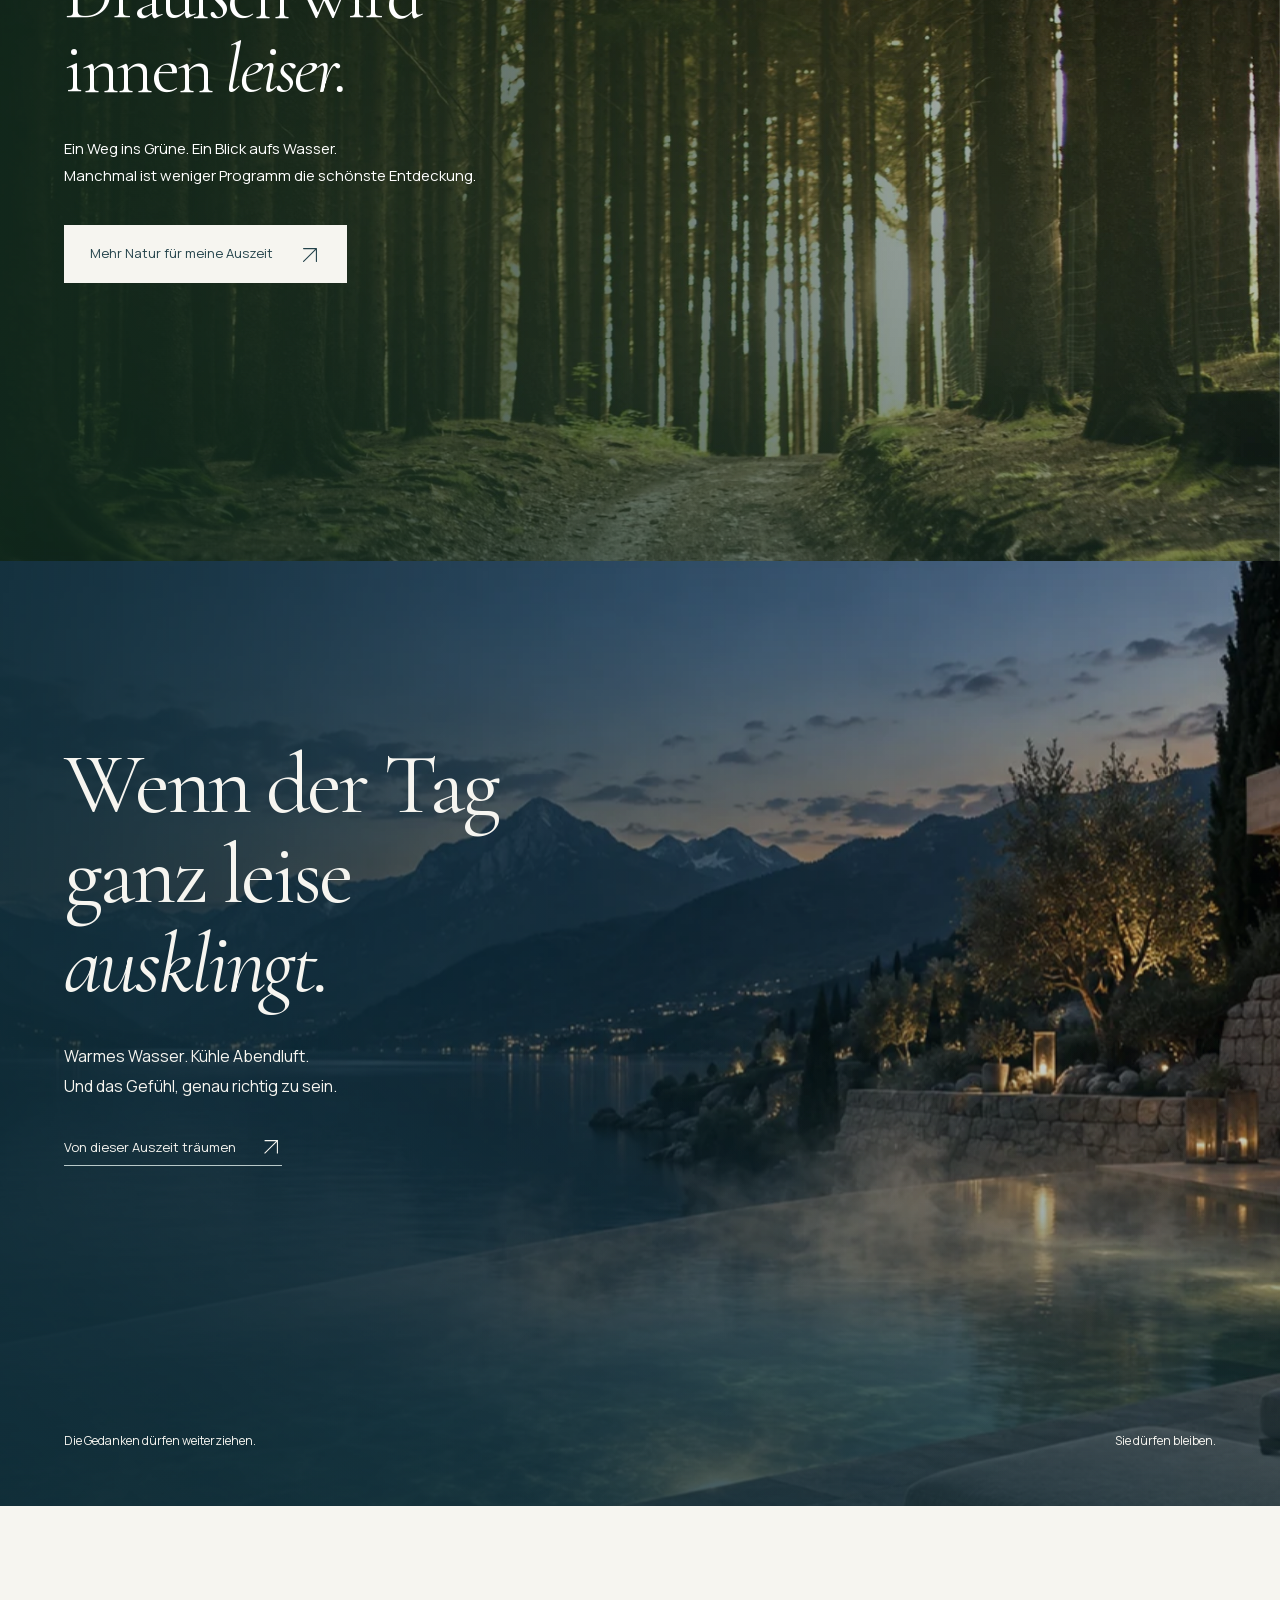
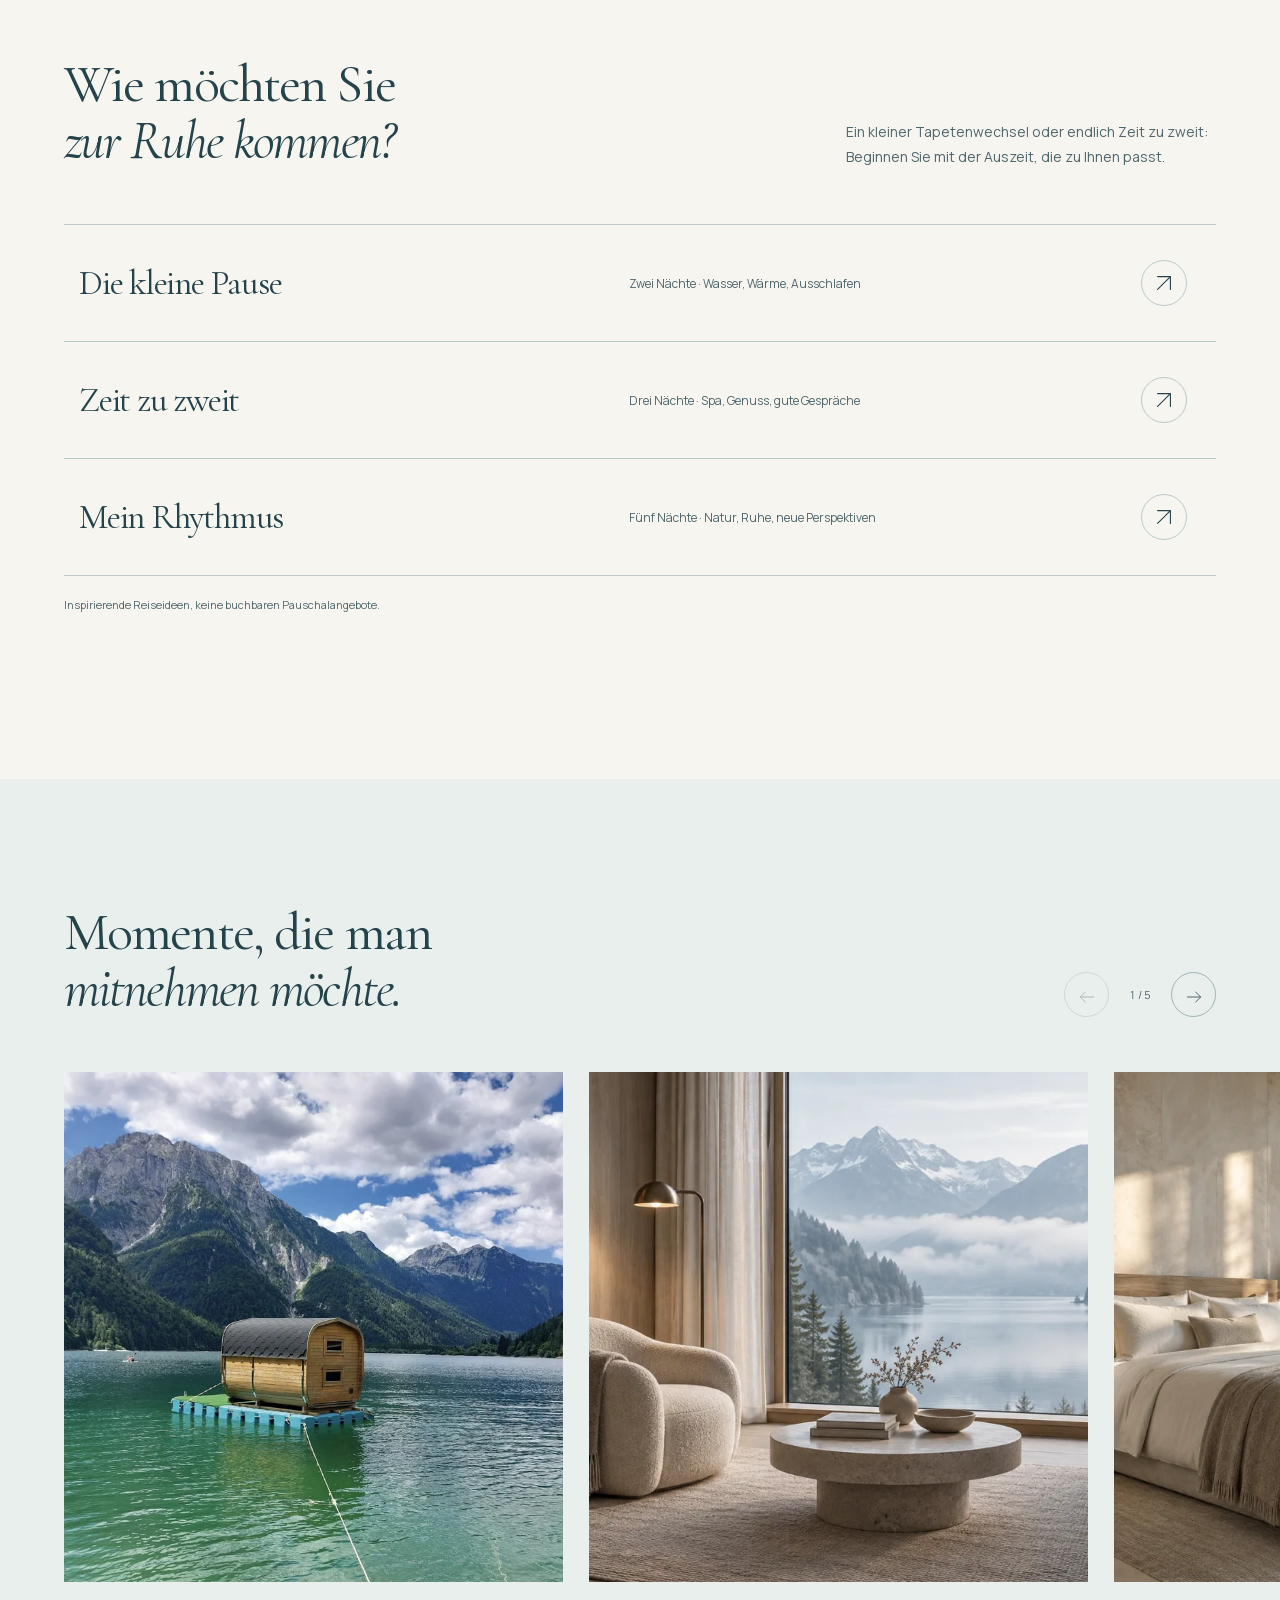
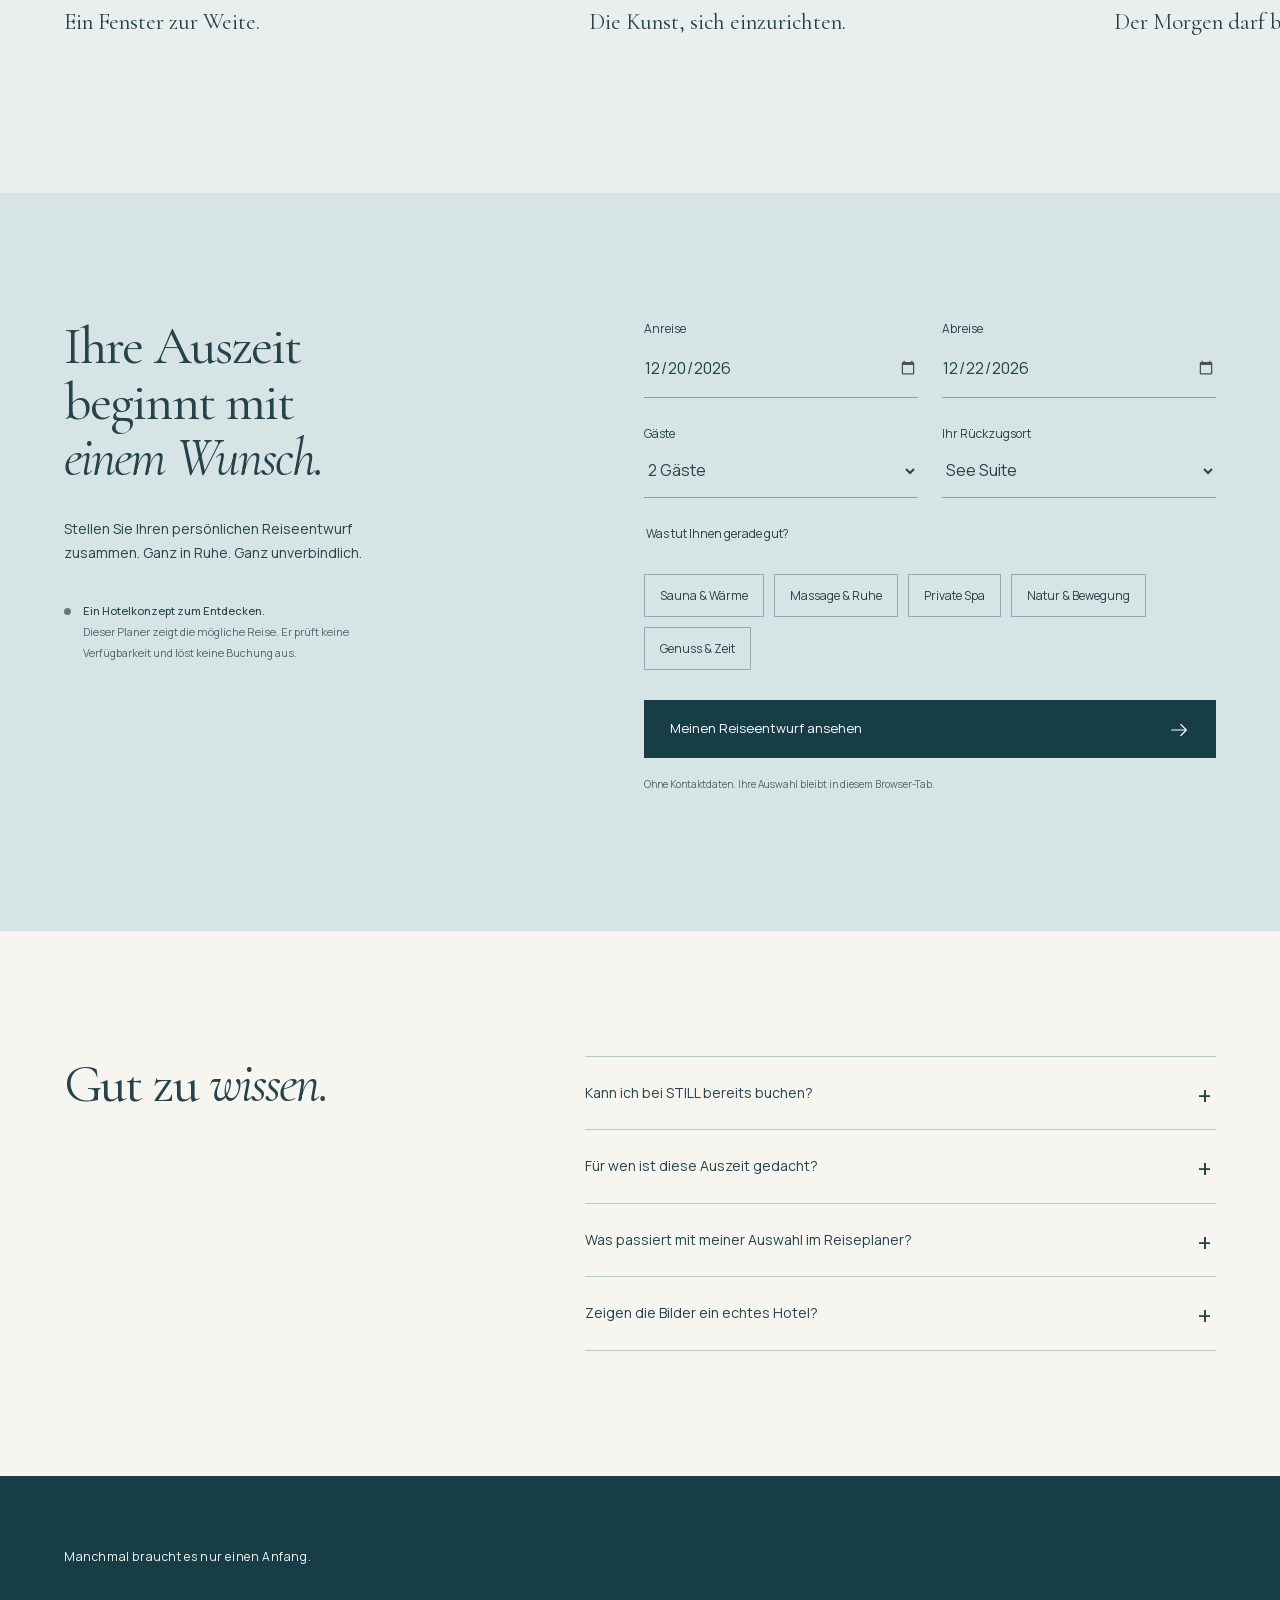
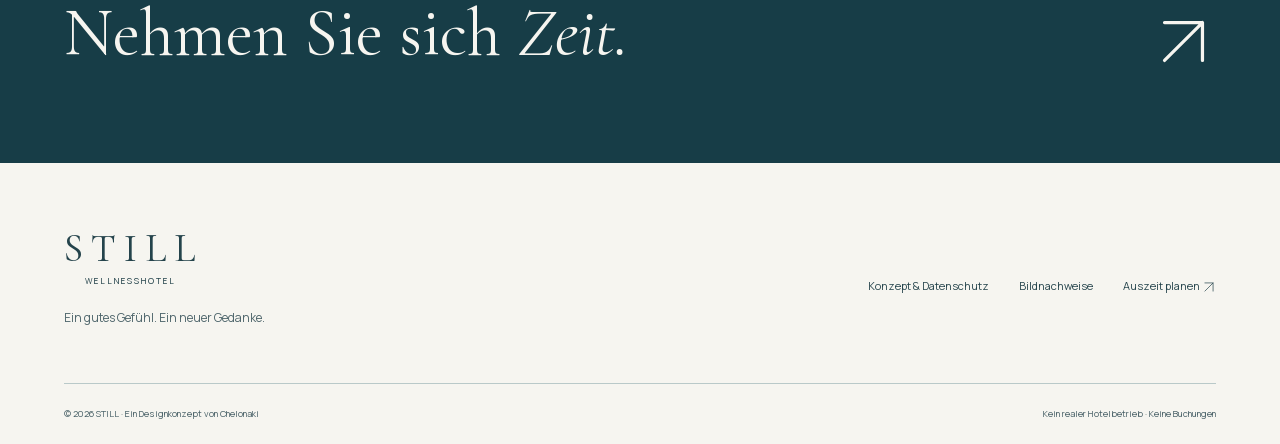
==== commit 598fef61: "Expand STILL with cinematic landscapes and immersive spa stories" ====
--- a/public/index.html
+++ b/public/index.html
@@ -7,9 +7,9 @@
 <meta name="robots" content="noindex, nofollow"><meta name="theme-color" content="#edf1ee">
 <link rel="canonical" href="https://o-some.github.io/wellnesshotell/">
 <meta property="og:title" content="STILL · Wellnesshotel"><meta property="og:description" content="Weniger müssen. Mehr sein. Ein Hotelkonzept für Ihre nächste Auszeit."><meta property="og:image" content="https://o-some.github.io/wellnesshotell/assets/hero.webp"><meta property="og:type" content="website">
-<link rel="icon" href="assets/favicon.svg" type="image/svg+xml"><link rel="stylesheet" href="styles.css?v=still-light-2">
+<link rel="icon" href="assets/favicon.svg" type="image/svg+xml"><link rel="stylesheet" href="styles.css?v=still-cinema-3"><link rel="stylesheet" href="cinematic.css?v=still-cinema-3">
 <link rel="preload" href="assets/display.woff2" as="font" type="font/woff2" crossorigin><link rel="preload" href="assets/hero.webp" as="image" fetchpriority="high">
-<script src="app.js?v=still-light-2" defer></script>
+<script src="app.js?v=still-cinema-3" defer></script>
 </head>
 <body>
 <a class="skip" href="#main">Zum Inhalt</a>
@@ -35,13 +35,19 @@
 <div class="intro-copy"><h2>Es gibt Orte.<br>Und es gibt <em>dieses Gefühl.</em></h2><p class="lead">Wenn der Blick weiter wird. Die Schultern sinken. Und aus einem tiefen Atemzug ein neuer Anfang wird.</p><p>STILL ist unsere Vorstellung von einem Wellnesshotel, das Raum lässt: für langsame Morgen, wohltuende Rituale und die kleinen Dinge, die im Alltag zu kurz kommen.</p><a class="text-link" href="#spa">Finden Sie Ihren Rhythmus <span aria-hidden="true"><svg class="icon" viewBox="0 0 24 24" aria-hidden="true" fill="none" stroke="currentColor" stroke-width="1.2" stroke-linecap="round" stroke-linejoin="round"><path d="M5 19 19 5M5 5h14v14"/></svg></span></a><span class="fine-note">Ein frei gestaltetes Hotelkonzept · Bilder sind Inspirationen.</span></div>
 <div class="intro-art"><figure class="tall reveal"><img src="assets/lounge.webp" alt="Heller Ruheraum mit Naturmaterialien und Blick aufs Wasser" width="1122" height="1402" loading="lazy" srcset="assets/lounge-640.webp 512w, assets/lounge-1000.webp 800w, assets/lounge.webp 1122w" sizes="(max-width:780px) 100vw, 65vw"><figcaption>Raum für nichts. Und damit für alles.</figcaption></figure><figure class="small-image reveal"><img src="assets/tea.webp" alt="Eine Tasse Kräutertee mit frischen Minzblättern" width="1200" height="1800" loading="lazy" srcset="assets/tea-640.webp 427w, assets/tea-1000.webp 667w, assets/tea.webp 1200w" sizes="(max-width:780px) 100vw, 65vw"></figure><span class="vertical-note" aria-hidden="true">ANKOMMEN. AUFATMEN. BLEIBEN.</span></div>
 </section>
+<section class="breathing-scene" id="ankommen" aria-labelledby="breathe-title">
+<div class="breathing-stage">
+<div class="breathing-frame"><img src="assets/dawn.webp" srcset="assets/dawn-800.webp 800w, assets/dawn-1440.webp 1440w, assets/dawn.webp 1672w" sizes="100vw" width="1672" height="941" loading="lazy" alt="Ein stiller Steg führt im zarten Morgennebel auf den See hinaus"><div class="cinema-shade"></div></div>
+<div class="breathing-copy wrap"><h2 id="breathe-title"><span>Einatmen.</span><span><em>Ausatmen.</em></span><span>Ankommen.</span></h2><p>Der See liegt still.<br>Für einen Moment darf alles andere warten.</p></div>
+<div class="scene-bottom wrap"><span>Nur Sie. Und dieser Augenblick.</span><a href="#spa">Weiter zur Wärme <svg class="icon" viewBox="0 0 24 24" fill="none" stroke="currentColor" stroke-width="1.2" aria-hidden="true"><path d="M12 4v16m-6-6 6 6 6-6"/></svg></a></div>
+</div></section>
 <section class="spa section" id="spa">
 <div class="wrap section-heading"><h2>Wärme, die bleibt.<br><em>Ruhe, die trägt.</em></h2><div><p>Vom ersten Eintauchen bis zum letzten Saunagang. Entdecken Sie Rituale, die keinen Zeitplan brauchen.</p><a class="text-link" href="#rituale">Ihre Wohlfühlmomente <span aria-hidden="true"><svg class="icon" viewBox="0 0 24 24" aria-hidden="true" fill="none" stroke="currentColor" stroke-width="1.2" stroke-linecap="round" stroke-linejoin="round"><path d="M12 4v16m-6-6 6 6 6-6"/></svg></span></a></div></div>
-<div class="pool-scene parallax-scene light-scene"><img src="assets/pool.webp" data-parallax="0.10" alt="Lichtdurchfluteter Innenpool mit Blick auf eine ruhige Seenlandschaft" width="1536" height="1024" loading="lazy" srcset="assets/pool-640.webp 640w, assets/pool-1000.webp 1000w, assets/pool.webp 1536w" sizes="(max-width:780px) 100vw, 65vw"><div class="scene-shade"></div><div class="pool-caption"><span>Das Wasser trägt.<br>Der Kopf wird leicht.</span><p>Einfach eintauchen.</p></div><span class="scene-tag">THE STILL SPA</span></div>
+<div class="pool-scene parallax-scene light-scene"><img src="assets/pool.webp" data-parallax="0.16" alt="Lichtdurchfluteter Innenpool mit Blick auf eine ruhige Seenlandschaft" width="1536" height="1024" loading="lazy" srcset="assets/pool-640.webp 640w, assets/pool-1000.webp 1000w, assets/pool.webp 1536w" sizes="100vw"><div class="scene-shade"></div><div class="pool-caption"><span>Das Wasser trägt.<br>Der Kopf wird leicht.</span><p>Einfach eintauchen.</p></div><span class="scene-tag">THE STILL SPA</span></div>
 <div class="rituals wrap" id="rituale">
-<article class="ritual reveal"><div class="image-frame"><img src="assets/sauna.webp" alt="Warme Holzsauna mit indirektem Licht" width="1200" height="1800" loading="lazy" srcset="assets/sauna-640.webp 427w, assets/sauna-1000.webp 667w, assets/sauna.webp 1200w" sizes="(max-width:780px) 100vw, 65vw"></div><div class="ritual-title"><h3>Wärme spüren</h3><span aria-hidden="true"><svg class="icon" viewBox="0 0 24 24" aria-hidden="true" fill="none" stroke="currentColor" stroke-width="1.2" stroke-linecap="round" stroke-linejoin="round"><path d="M5 19 19 5M5 5h14v14"/></svg></span></div><p>Holz, wohltuende Hitze und ein Moment ganz ohne Ablenkung.</p><button class="text-link choose-interest" data-interest="Sauna & Wärme">Für meine Auszeit vormerken</button></article>
-<article class="ritual reveal"><div class="image-frame"><img src="assets/massage.webp" alt="Detail einer entspannenden Rückenmassage" width="1200" height="1800" loading="lazy" srcset="assets/massage-640.webp 427w, assets/massage-1000.webp 667w, assets/massage.webp 1200w" sizes="(max-width:780px) 100vw, 65vw"></div><div class="ritual-title"><h3>Loslassen lernen</h3><span aria-hidden="true"><svg class="icon" viewBox="0 0 24 24" aria-hidden="true" fill="none" stroke="currentColor" stroke-width="1.2" stroke-linecap="round" stroke-linejoin="round"><path d="M5 19 19 5M5 5h14v14"/></svg></span></div><p>Sanfte Berührungen. Bewusste Pausen. Zeit, den Körper wieder wahrzunehmen.</p><button class="text-link choose-interest" data-interest="Massage & Ruhe">Für meine Auszeit vormerken</button></article>
-<article class="ritual reveal"><div class="image-frame"><img src="assets/bath.webp" alt="Holzverkleideter privater Spa-Raum mit warmem Licht" width="1200" height="1800" loading="lazy" srcset="assets/bath-640.webp 427w, assets/bath-1000.webp 667w, assets/bath.webp 1200w" sizes="(max-width:780px) 100vw, 65vw"></div><div class="ritual-title"><h3>Für sich sein</h3><span aria-hidden="true"><svg class="icon" viewBox="0 0 24 24" aria-hidden="true" fill="none" stroke="currentColor" stroke-width="1.2" stroke-linecap="round" stroke-linejoin="round"><path d="M5 19 19 5M5 5h14v14"/></svg></span></div><p>Ein privater Rückzugsort, warmes Licht und das gute Gefühl, nichts zu verpassen.</p><button class="text-link choose-interest" data-interest="Private Spa">Für meine Auszeit vormerken</button></article>
+<article class="ritual reveal"><div class="image-frame"><img src="assets/sauna.webp" alt="Warme Holzsauna mit indirektem Licht" width="1200" height="1800" loading="lazy" srcset="assets/sauna-640.webp 427w, assets/sauna-1000.webp 667w, assets/sauna.webp 1200w" sizes="(max-width:780px) 100vw, 65vw"></div><div class="ritual-story"><div class="ritual-title"><h3>Wärme spüren</h3><span aria-hidden="true"><svg class="icon" viewBox="0 0 24 24" aria-hidden="true" fill="none" stroke="currentColor" stroke-width="1.2" stroke-linecap="round" stroke-linejoin="round"><path d="M5 19 19 5M5 5h14v14"/></svg></span></div><p>Die Wärme auf der Haut. Der Duft von Holz. Draußen zieht der Tag vorüber, während Sie sich Zeit lassen. Noch ein Atemzug. Noch ein bisschen bleiben.</p><button class="text-link choose-interest" data-interest="Sauna & Wärme">Für meine Auszeit vormerken</button></div></article>
+<article class="ritual reveal"><div class="image-frame"><img src="assets/massage.webp" alt="Detail einer entspannenden Rückenmassage" width="1200" height="1800" loading="lazy" srcset="assets/massage-640.webp 427w, assets/massage-1000.webp 667w, assets/massage.webp 1200w" sizes="(max-width:780px) 100vw, 65vw"></div><div class="ritual-story"><div class="ritual-title"><h3>Loslassen lernen</h3><span aria-hidden="true"><svg class="icon" viewBox="0 0 24 24" aria-hidden="true" fill="none" stroke="currentColor" stroke-width="1.2" stroke-linecap="round" stroke-linejoin="round"><path d="M5 19 19 5M5 5h14v14"/></svg></span></div><p>Nicht erreichbar sein müssen. Sich fallen lassen dürfen. Eine bewusste Berührung und ein stiller Moment, in dem die Gedanken weiterziehen.</p><button class="text-link choose-interest" data-interest="Massage & Ruhe">Für meine Auszeit vormerken</button></div></article>
+<article class="ritual reveal"><div class="image-frame"><img src="assets/bath.webp" alt="Holzverkleideter privater Spa-Raum mit warmem Licht" width="1200" height="1800" loading="lazy" srcset="assets/bath-640.webp 427w, assets/bath-1000.webp 667w, assets/bath.webp 1200w" sizes="(max-width:780px) 100vw, 65vw"></div><div class="ritual-story"><div class="ritual-title"><h3>Für sich sein</h3><span aria-hidden="true"><svg class="icon" viewBox="0 0 24 24" aria-hidden="true" fill="none" stroke="currentColor" stroke-width="1.2" stroke-linecap="round" stroke-linejoin="round"><path d="M5 19 19 5M5 5h14v14"/></svg></span></div><p>Die Tür schließen. Das Licht weich werden lassen. Ein Rückzug, der sich ganz nach Ihnen richtet – und ein Nachmittag, der nichts von Ihnen verlangt.</p><button class="text-link choose-interest" data-interest="Private Spa">Für meine Auszeit vormerken</button></div></article>
 </div>
 </section>
 <section class="rooms wrap section" id="zimmer">
@@ -49,8 +55,10 @@
 <div class="room-tabs" role="tablist" aria-label="Zimmer entdecken"><button role="tab" aria-selected="true" aria-controls="room-panel" id="tab-see" data-room="see">See Suite</button><button role="tab" aria-selected="false" aria-controls="room-panel" id="tab-ruhe" data-room="ruhe" tabindex="-1">Ruhe Studio</button><button role="tab" aria-selected="false" aria-controls="room-panel" id="tab-licht" data-room="licht" tabindex="-1">Licht Refugium</button></div>
 <div class="room-feature" id="room-panel" role="tabpanel" aria-labelledby="tab-see" tabindex="0"><div class="room-picture"><img id="room-image" src="assets/suite.webp" width="1536" height="1024" alt="Suite mit hellem Leinenbett und Blick auf einen See" loading="lazy"><span class="image-label">Ihr Rückzugsort</span></div><div class="room-description"><span class="room-counter" aria-hidden="true">01 / 03</span><h3 id="room-title">See Suite</h3><p id="room-copy">Aufwachen mit Weitblick. Barfuß zum Fenster. Und erst einmal nichts vorhaben. Unsere großzügige Wohnidee verbindet sanfte Naturtöne mit der Ruhe des Wassers.</p><ul id="room-features"><li>Weite & Wasserblick</li><li>Warmes Holz & weiches Leinen</li><li>Raum für gemeinsame Zeit</li></ul><button id="select-room" class="button">Dieses Zimmer vormerken <span aria-hidden="true"><svg class="icon" viewBox="0 0 24 24" aria-hidden="true" fill="none" stroke="currentColor" stroke-width="1.2" stroke-linecap="round" stroke-linejoin="round"><path d="M5 19 19 5M5 5h14v14"/></svg></span></button><p class="fine-note">Zimmeridee im Hotelkonzept. Keine reale Verfügbarkeit.</p></div></div>
 </section>
+<section class="slow-living section wrap" aria-labelledby="slow-title"><div><h2 id="slow-title">Der schönste Luxus?<br><em>Keine Eile.</em></h2></div><div class="slow-copy"><p class="lead">Ein Buch, bei dem Sie die Seite vergessen. Ein Gespräch, das länger dauert. Ein Morgen, der sich wie Sonntag anfühlt.</p><p>Vielleicht beginnt Erholung genau hier: wenn aus „Ich sollte noch“ ein „Ich möchte gern“ wird. Im STILL darf der Tag offenbleiben. Und Sie entscheiden erst nach dem Frühstück, was Ihnen heute guttut.</p><a class="text-link" href="#auszeit">Raum für meine Wünsche schaffen <svg class="icon" viewBox="0 0 24 24" fill="none" stroke="currentColor" stroke-width="1.2" aria-hidden="true"><path d="M5 19 19 5M5 5h14v14"/></svg></a></div></section>
 <section class="food section light-scene" id="genuss"><div class="food-layout wrap"><div class="food-main reveal dining-depth"><img src="assets/dinner.webp" alt="Saisonal inspiriertes Gericht mit grünem Spargel, Kräutern und Blüten" width="1536" height="1024" loading="lazy" srcset="assets/dinner-640.webp 640w, assets/dinner-1000.webp 1000w, assets/dinner.webp 1536w" sizes="(max-width:780px) 100vw, 65vw"></div><div class="food-copy"><h2>Gut essen.<br><em>Langsam genießen.</em></h2><p class="lead">Ein langer Morgen schmeckt besser, wenn niemand auf die Uhr schaut.</p><p>Knuspriges Brot, frische Farben auf dem Teller und etwas Neues im Glas. Unsere Genussidee: bewusst, unkompliziert und mit viel Raum für gute Gespräche.</p><a class="text-link" href="#auszeit">Genusszeit einplanen <span aria-hidden="true"><svg class="icon" viewBox="0 0 24 24" aria-hidden="true" fill="none" stroke="currentColor" stroke-width="1.2" stroke-linecap="round" stroke-linejoin="round"><path d="M5 19 19 5M5 5h14v14"/></svg></span></a></div><figure class="breakfast reveal dining-detail"><img src="assets/breakfast-v2.webp" alt="Ruhiges Frühstück mit Croissant und Keramikgeschirr am See" width="1536" height="1024" loading="lazy" srcset="assets/breakfast-v2-640.webp 640w, assets/breakfast-v2-1000.webp 1000w, assets/breakfast-v2.webp 1536w" sizes="(max-width:780px) 100vw, 65vw"><figcaption>Das Beste am Morgen? Er gehört Ihnen.</figcaption></figure></div></section>
-<section class="nature parallax-scene" id="natur"><img src="assets/forest.webp" data-parallax="0.09" alt="Sonnenstrahlen fallen auf einen ruhigen Waldweg" width="1800" height="1200" loading="lazy" srcset="assets/forest-640.webp 640w, assets/forest-1000.webp 1000w, assets/forest.webp 1800w" sizes="(max-width:780px) 100vw, 65vw"><div class="nature-shade"></div><div class="nature-copy wrap"><h2>Draußen wird<br>innen <em>leiser.</em></h2><p>Ein Weg ins Grüne. Ein Blick aufs Wasser.<br>Manchmal ist weniger Programm die schönste Entdeckung.</p><button class="button light choose-interest" data-interest="Natur & Bewegung">Mehr Natur für meine Auszeit <span aria-hidden="true"><svg class="icon" viewBox="0 0 24 24" aria-hidden="true" fill="none" stroke="currentColor" stroke-width="1.2" stroke-linecap="round" stroke-linejoin="round"><path d="M5 19 19 5M5 5h14v14"/></svg></span></button></div></section>
+<section class="nature parallax-scene" id="natur"><img src="assets/forest.webp" data-parallax="0.14" alt="Sonnenstrahlen fallen auf einen ruhigen Waldweg" width="1800" height="1200" loading="lazy" srcset="assets/forest-640.webp 640w, assets/forest-1000.webp 1000w, assets/forest.webp 1800w" sizes="100vw"><div class="nature-shade"></div><div class="nature-copy wrap"><h2>Draußen wird<br>innen <em>leiser.</em></h2><p>Ein Weg ins Grüne. Ein Blick aufs Wasser.<br>Manchmal ist weniger Programm die schönste Entdeckung.</p><button class="button light choose-interest" data-interest="Natur & Bewegung">Mehr Natur für meine Auszeit <span aria-hidden="true"><svg class="icon" viewBox="0 0 24 24" aria-hidden="true" fill="none" stroke="currentColor" stroke-width="1.2" stroke-linecap="round" stroke-linejoin="round"><path d="M5 19 19 5M5 5h14v14"/></svg></span></button></div></section>
+<section class="evening parallax-scene light-scene" aria-labelledby="evening-title"><img src="assets/dusk.webp" srcset="assets/dusk-800.webp 800w, assets/dusk-1440.webp 1440w, assets/dusk.webp 1672w" sizes="100vw" width="1672" height="941" data-parallax="0.16" loading="lazy" alt="Warmer Außenpool mit sanftem Dampf und Lichtern zur blauen Stunde am See"><div class="evening-shade"></div><div class="evening-copy wrap"><h2 id="evening-title">Wenn der Tag<br>ganz leise<br><em>ausklingt.</em></h2><p>Warmes Wasser. Kühle Abendluft.<br>Und das Gefühl, genau richtig zu sein.</p><a class="text-link" href="#auszeit">Von dieser Auszeit träumen <svg class="icon" viewBox="0 0 24 24" fill="none" stroke="currentColor" stroke-width="1.2" aria-hidden="true"><path d="M5 19 19 5M5 5h14v14"/></svg></a></div><div class="evening-foot wrap"><span>Die Gedanken dürfen weiterziehen.</span><span>Sie dürfen bleiben.</span></div></section>
 <section class="arrangements wrap section"><div class="section-heading"><h2>Wie möchten Sie<br><em>zur Ruhe kommen?</em></h2><p>Ein kleiner Tapetenwechsel oder endlich Zeit zu zweit: Beginnen Sie mit der Auszeit, die zu Ihnen passt.</p></div><div class="arrangement-list"><button data-package="Kleine Pause" data-nights="2"><h3>Die kleine Pause</h3><p>Zwei Nächte · Wasser, Wärme, Ausschlafen</p><span class="round-arrow" aria-hidden="true"><svg class="icon" viewBox="0 0 24 24" aria-hidden="true" fill="none" stroke="currentColor" stroke-width="1.2" stroke-linecap="round" stroke-linejoin="round"><path d="M5 19 19 5M5 5h14v14"/></svg></span></button><button data-package="Zeit zu zweit" data-nights="3"><h3>Zeit zu zweit</h3><p>Drei Nächte · Spa, Genuss, gute Gespräche</p><span class="round-arrow" aria-hidden="true"><svg class="icon" viewBox="0 0 24 24" aria-hidden="true" fill="none" stroke="currentColor" stroke-width="1.2" stroke-linecap="round" stroke-linejoin="round"><path d="M5 19 19 5M5 5h14v14"/></svg></span></button><button data-package="Mein Rhythmus" data-nights="5"><h3>Mein Rhythmus</h3><p>Fünf Nächte · Natur, Ruhe, neue Perspektiven</p><span class="round-arrow" aria-hidden="true"><svg class="icon" viewBox="0 0 24 24" aria-hidden="true" fill="none" stroke="currentColor" stroke-width="1.2" stroke-linecap="round" stroke-linejoin="round"><path d="M5 19 19 5M5 5h14v14"/></svg></span></button></div><p class="fine-note">Inspirierende Reiseideen, keine buchbaren Pauschalangebote.</p></section>
 <section class="journal section"><div class="wrap section-heading"><h2>Momente, die man<br><em>mitnehmen möchte.</em></h2><div class="gallery-controls"><button id="gallery-prev" aria-label="Vorherige Bilder"><svg class="icon" viewBox="0 0 24 24" aria-hidden="true" fill="none" stroke="currentColor" stroke-width="1.2" stroke-linecap="round" stroke-linejoin="round"><path d="M20 12H4m6-6-6 6 6 6"/></svg></button><span id="gallery-status" aria-live="polite">1 / 5</span><button id="gallery-next" aria-label="Nächste Bilder"><svg class="icon" viewBox="0 0 24 24" aria-hidden="true" fill="none" stroke="currentColor" stroke-width="1.2" stroke-linecap="round" stroke-linejoin="round"><path d="M4 12h16m-6-6 6 6-6 6"/></svg></button></div></div><div class="gallery" id="gallery" role="region" tabindex="0" aria-label="Bildergalerie, horizontal scrollbar"><figure><img src="assets/lake.webp" alt="Kleine schwimmende Sauna auf einem Bergsee" width="1800" height="1350" loading="lazy" srcset="assets/lake-640.webp 640w, assets/lake-1000.webp 1000w, assets/lake.webp 1800w" sizes="(max-width:780px) 100vw, 65vw"><figcaption>Ein Fenster zur Weite.</figcaption></figure><figure><img src="assets/room.webp" alt="Heller nordischer Leseraum mit Blick auf den See" width="1536" height="1024" loading="lazy" srcset="assets/room-640.webp 640w, assets/room-1000.webp 1000w, assets/room.webp 1536w" sizes="(max-width:780px) 100vw, 65vw"><figcaption>Die Kunst, sich einzurichten.</figcaption></figure><figure><img src="assets/room-sea.webp" alt="Nordisches Hotelzimmer mit weitem Wasserblick" width="1536" height="1024" loading="lazy" srcset="assets/room-sea-640.webp 640w, assets/room-sea-1000.webp 1000w, assets/room-sea.webp 1536w" sizes="(max-width:780px) 100vw, 65vw"><figcaption>Der Morgen darf bleiben.</figcaption></figure><figure><img src="assets/room-studio.webp" alt="Ruhiges Studio mit Bett und gemütlichem Sitzbereich" width="1800" height="1200" loading="lazy" srcset="assets/room-studio-640.webp 640w, assets/room-studio-1000.webp 1000w, assets/room-studio.webp 1800w" sizes="(max-width:780px) 100vw, 65vw"><figcaption>Lieblingsplätze finden.</figcaption></figure><figure><img src="assets/tea.webp" alt="Frischer Minztee für einen stillen Moment" width="1200" height="1800" loading="lazy" srcset="assets/tea-640.webp 427w, assets/tea-1000.webp 667w, assets/tea.webp 1200w" sizes="(max-width:780px) 100vw, 65vw"><figcaption>Nur dieser eine Moment.</figcaption></figure></div></section>
 <section class="planner section" id="auszeit"><div class="wrap planner-grid"><div class="planner-heading"><h2>Ihre Auszeit<br>beginnt mit<br> <em>einem Wunsch.</em></h2><p>Stellen Sie Ihren persönlichen Reiseentwurf zusammen. Ganz in Ruhe. Ganz unverbindlich.</p><div class="concept-note"><span class="concept-dot"></span><p><strong>Ein Hotelkonzept zum Entdecken.</strong><br>Dieser Planer zeigt die mögliche Reise. Er prüft keine Verfügbarkeit und löst keine Buchung aus.</p></div></div>
--- a/public/cinematic.css
+++ b/public/cinematic.css
@@ -0,0 +1,71 @@
+/* STILL — the day opens, the evening holds. Native scroll throughout. */
+.hero{height:100svh;min-height:740px;max-height:1200px}
+.hero-content{top:31%}
+.hero-content h1{font-size:clamp(64px,7.1vw,96px)}
+.hero-image{object-position:center 58%}
+.hero-foot{bottom:80px}
+.intro{padding-block:155px 165px}
+.breathing-scene{height:175svh;position:relative;background:var(--deep)}
+.breathing-stage{height:100svh;min-height:660px;position:sticky;top:0;overflow:hidden;color:var(--paper)}
+.breathing-frame{position:absolute;inset:0;overflow:hidden;clip-path:inset(var(--frame-inset,4%) var(--frame-inset,4%))}
+.breathing-frame img{width:100%;height:112%;position:absolute;top:-6%;object-fit:cover;object-position:50% 52%;transform:translate3d(0,var(--breathe-shift,0px),0) scale(1.025)}
+.cinema-shade{position:absolute;inset:0;background:linear-gradient(90deg,#122b36c9 0%,#122b366b 47%,#122b3612 100%),linear-gradient(0deg,#122b3677,transparent 35%)}
+.breathing-copy{position:relative;padding-top:clamp(130px,22svh,240px)}
+.breathing-copy h2{font-size:clamp(64px,6.5vw,96px);line-height:1.08;max-width:9ch}
+.breathing-copy h2 span{display:block;transform:translate3d(0,var(--word-shift,0px),0)}
+.breathing-copy h2 span:nth-child(2){margin-left:8%}
+.breathing-copy h2 span:nth-child(3){margin-left:16%}
+.breathing-copy p{font-size:15px;line-height:1.9;margin-top:34px;max-width:35ch}
+.scene-bottom{position:absolute;bottom:45px;left:0;right:0;display:flex;justify-content:space-between;align-items:center;font-size:12px}
+.scene-bottom a{display:flex;gap:22px;align-items:center;padding:12px 0}
+.spa{padding-top:140px;padding-bottom:140px}
+.pool-scene{height:90svh;min-height:620px;max-height:1050px}
+.pool-caption span{font-size:clamp(48px,5.5vw,80px)}
+.parallax-scene>img{inset:-15% 0;height:130%}
+.rituals{display:flex;flex-direction:column;gap:110px;padding-top:120px}
+.ritual{display:grid;grid-template-columns:1.25fr 1fr;align-items:center;gap:10%}
+.ritual:nth-child(2){grid-template-columns:1fr 1.25fr}
+.ritual:nth-child(2) .image-frame{grid-column:2;grid-row:1}
+.ritual:nth-child(2) .ritual-story{grid-column:1;grid-row:1;padding-left:7%}
+.ritual .image-frame{height:560px}
+.ritual .image-frame img{object-position:center 55%;position:relative;top:-5%;height:110%;transform:translate3d(0,var(--ritual-shift,0px),0) scale(1.02)}
+.ritual-title{margin-top:0;margin-bottom:25px}
+.ritual-title h3{font-size:clamp(38px,3.8vw,58px)}
+.ritual-title>span{display:none}
+.ritual p{font-size:15px;max-width:37ch;line-height:1.9;margin-bottom:30px}
+.ritual .text-link{font-size:12px}
+.rooms{padding-top:150px;padding-bottom:70px}
+.room-picture{height:650px}
+.slow-living{display:grid;grid-template-columns:1fr 1fr;gap:9%;padding-block:110px 150px}
+.slow-copy>p:not(.lead){font-size:14px;color:var(--muted);margin-bottom:30px}
+.slow-copy .lead{font-size:21px;line-height:1.75;margin-bottom:26px}
+.nature{height:90svh;min-height:680px;max-height:1050px}
+.nature-copy{padding-top:clamp(150px,23svh,280px)}
+.evening{min-height:780px;height:105svh;max-height:1150px;color:var(--paper);background:var(--deep)}
+.evening-shade{position:absolute;inset:0;background:linear-gradient(90deg,#102e39d6 0%,#102e3966 50%,#102e3910),linear-gradient(0deg,#102e39ab,transparent 50%)}
+.evening-copy{position:relative;padding-top:clamp(130px,20svh,250px)}
+.evening-copy h2{font-size:clamp(64px,6.7vw,96px);line-height:1.04}
+.evening-copy p{font-size:16px;line-height:1.9;margin:32px 0}
+.evening-copy .text-link{border-color:#b9c9c9;color:var(--paper)}
+.evening-foot{position:absolute;bottom:55px;left:0;right:0;display:flex;justify-content:space-between;font-size:12px}
+.arrangements{padding-block:150px}
+.gallery figure{flex-basis:39vw;max-width:620px}
+.gallery img{height:510px}
+.motion-toggle{position:fixed;right:22px;bottom:20px;z-index:25;background:var(--paper);color:var(--ink);border:1px solid var(--line);padding:10px 15px;min-height:42px;font-size:10px;box-shadow:0 6px 25px #173d4712}
+.hero-foot .motion-toggle:hover{background:white}
+.no-motion .breathing-frame{clip-path:none}
+.no-motion .breathing-frame img,.no-motion .breathing-copy h2 span,.no-motion .ritual .image-frame img{transform:none!important}
+@media(min-width:781px) and (max-width:1100px){.rituals{gap:80px}.ritual{gap:6%}.ritual .image-frame{height:470px}.room-picture{height:560px}.slow-living{gap:6%}.gallery img{height:440px}}
+@media(max-width:780px){
+ .hero{height:94svh;min-height:670px;max-height:950px}.hero-content h1{font-size:clamp(52px,10vw,76px)}.hero-foot{bottom:70px}.hero-content{top:29%}
+ .intro{padding-block:95px 90px}.breathing-scene{height:auto}.breathing-stage{position:relative;height:88svh;min-height:650px;max-height:900px}
+ .breathing-frame{clip-path:none}.breathing-frame img{transform:none;object-position:54% 50%}.breathing-copy{padding-top:125px}.breathing-copy h2{font-size:clamp(58px,12vw,78px)}.breathing-copy h2 span{transform:none}.breathing-copy p{font-size:13px;margin-top:28px}
+ .scene-bottom{bottom:27px;font-size:10px}.scene-bottom>span{max-width:18ch}.scene-bottom a{gap:10px}
+ .spa{padding-block:85px}.pool-scene{height:78svh;min-height:510px;max-height:780px}.pool-caption span{font-size:43px}
+ .rituals{padding-top:65px;gap:65px}.ritual,.ritual:nth-child(2){display:flex;flex-direction:column;gap:28px;align-items:stretch}.ritual .image-frame{height:390px}.ritual .image-frame img{height:100%;top:0;transform:none}.ritual:nth-child(2) .ritual-story{padding:0}.ritual:nth-child(2) .image-frame{width:92%;align-self:flex-end}.ritual:nth-child(3) .image-frame{width:92%}.ritual-title{margin:0 0 18px}.ritual-title h3{font-size:39px}.ritual p{font-size:14px;max-width:45ch;margin-bottom:22px}
+ .rooms{padding-block:85px 30px}.room-picture{height:420px}.slow-living{display:block;padding-block:55px 85px}.slow-copy{margin-top:30px}.slow-copy .lead{font-size:18px}.slow-copy>p:not(.lead){font-size:14px}
+ .nature{height:82svh;min-height:620px;max-height:900px}.nature-copy{padding-top:130px}.evening{height:95svh;min-height:720px;max-height:950px}.evening>img{object-position:58% center}.evening-copy{padding-top:130px}.evening-copy h2{font-size:clamp(59px,12vw,80px)}.evening-copy p{font-size:14px}.evening-foot{font-size:10px;bottom:89px;gap:20px}.evening-foot span{max-width:20ch}
+ .arrangements{padding-block:85px}.gallery figure{flex-basis:83vw}.gallery img{height:410px}.motion-toggle{right:12px;bottom:12px;padding:8px 12px;min-height:38px;font-size:9px}
+}
+@media(max-width:390px){.ritual .image-frame{height:340px}.room-picture{height:350px}.gallery img{height:360px}.breathing-copy h2{font-size:58px}}
+@media(prefers-reduced-motion:reduce){.breathing-frame{clip-path:none}.breathing-frame img,.breathing-copy h2 span,.ritual .image-frame img{transform:none!important}}
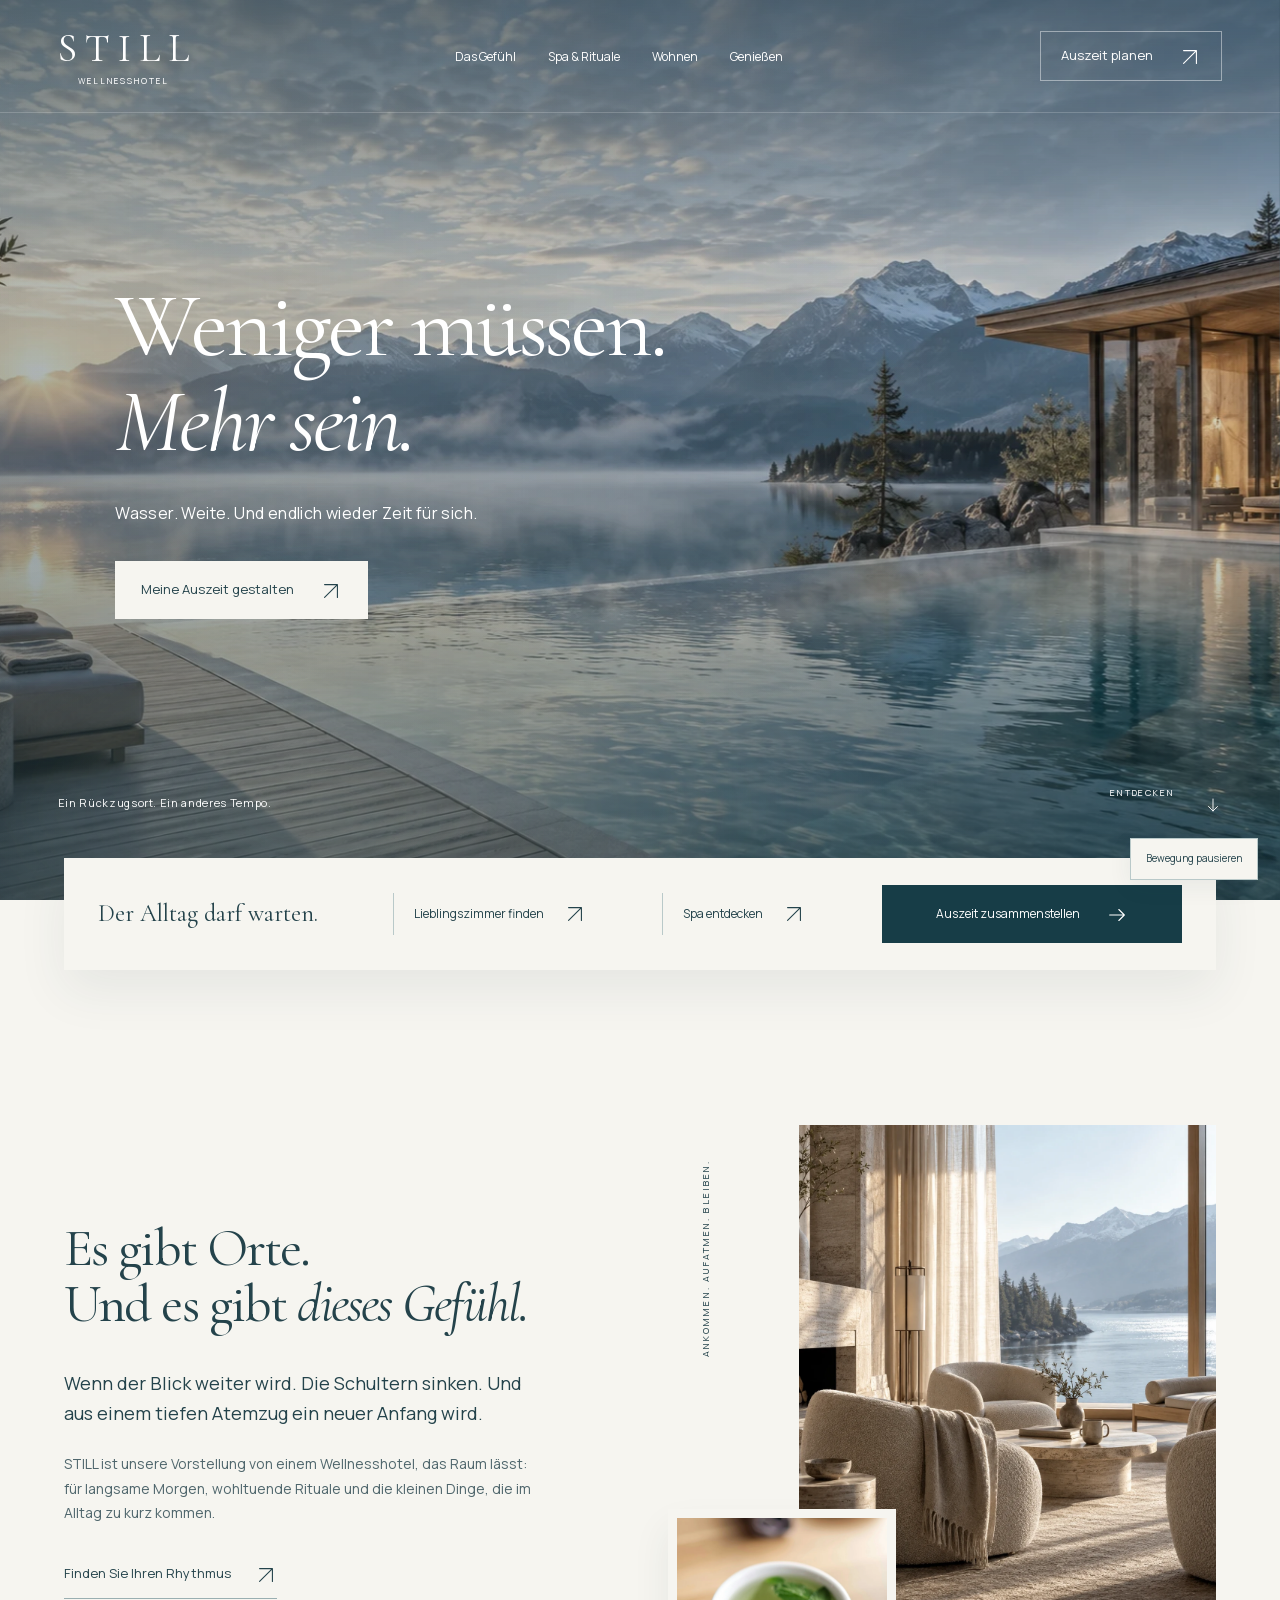
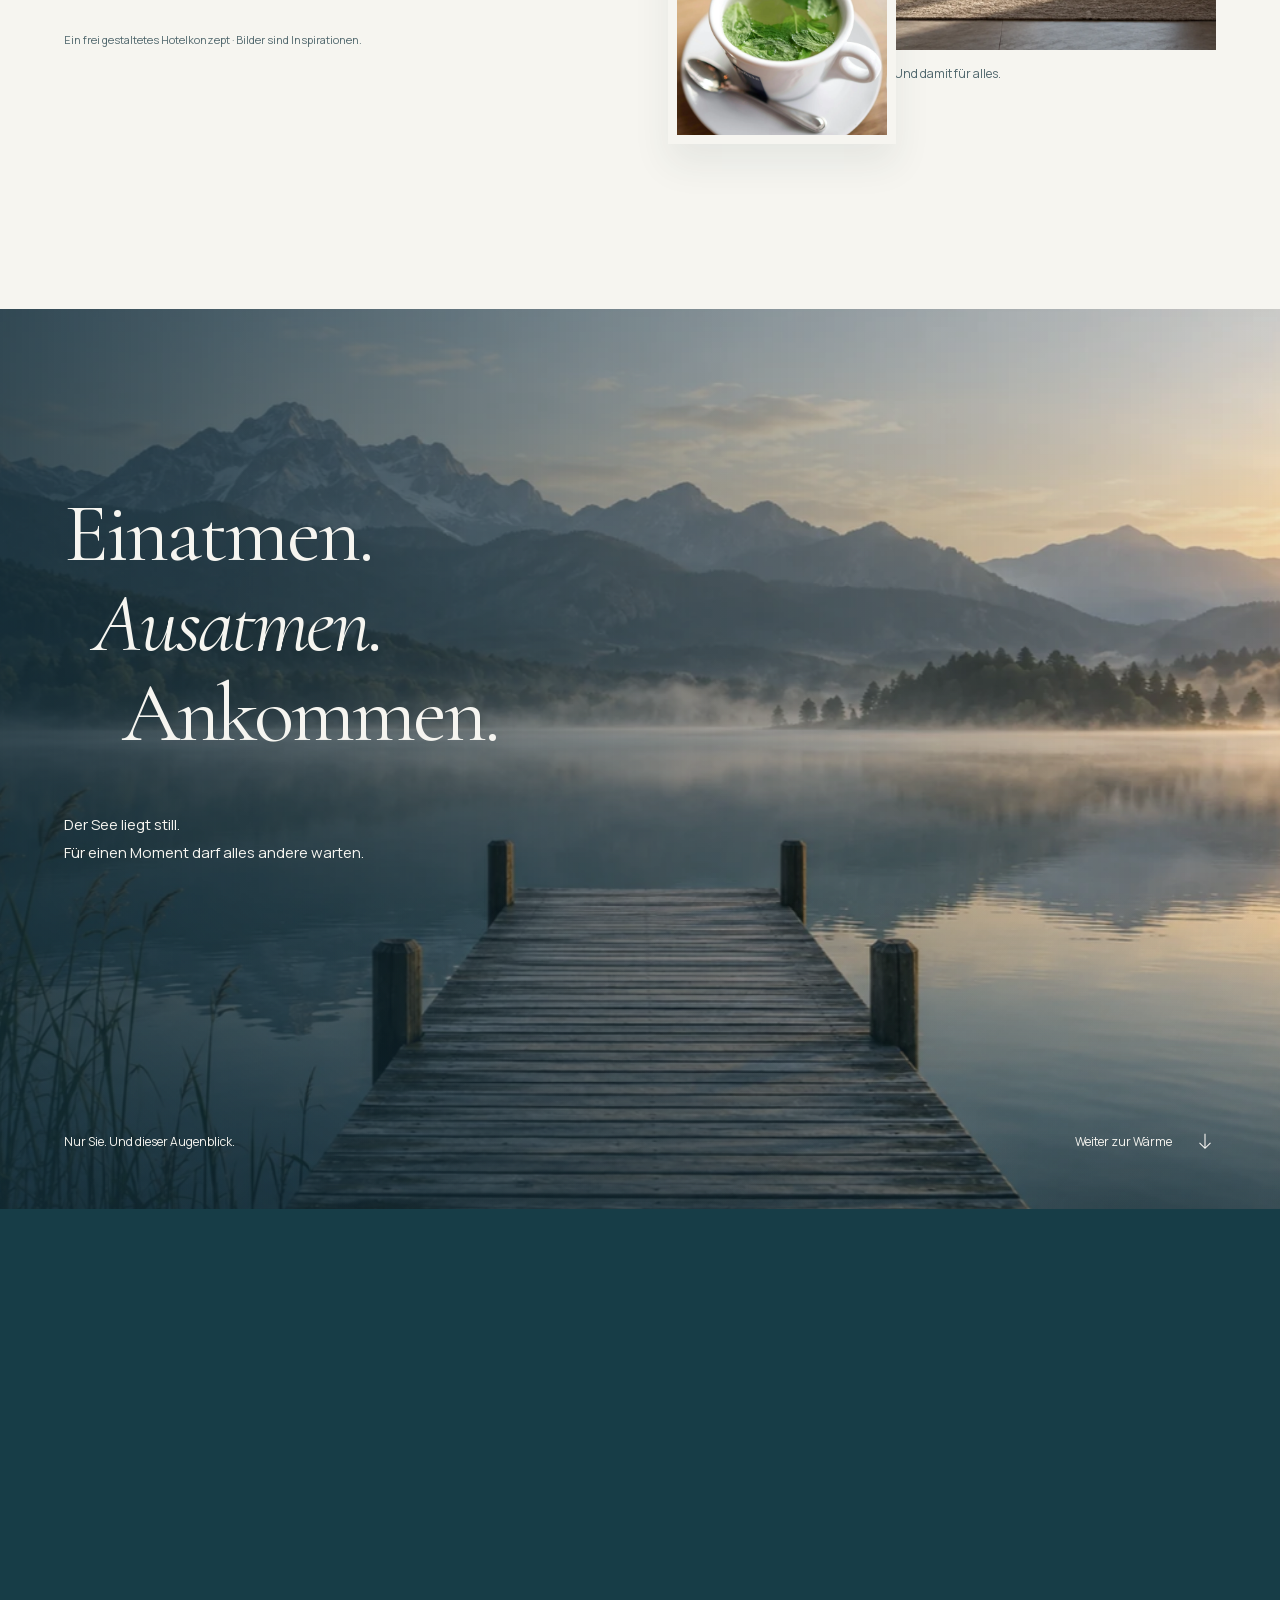
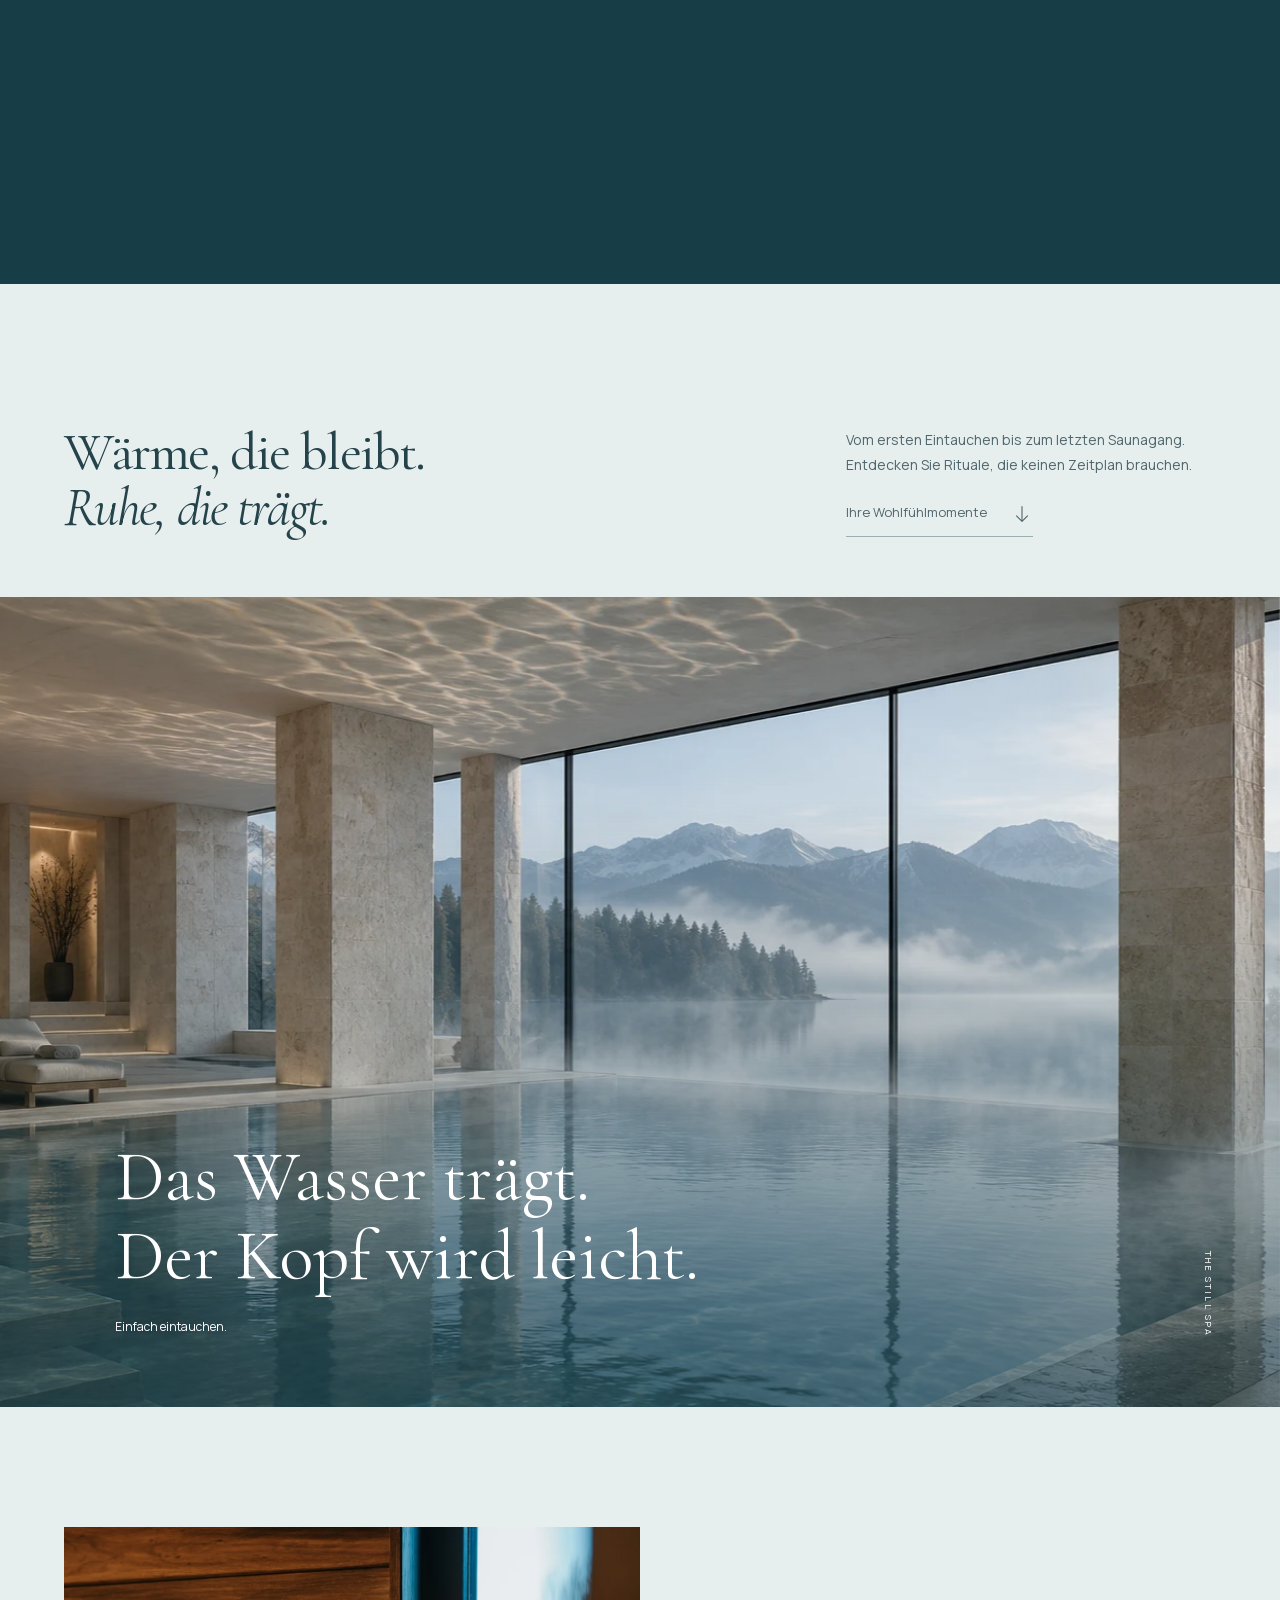
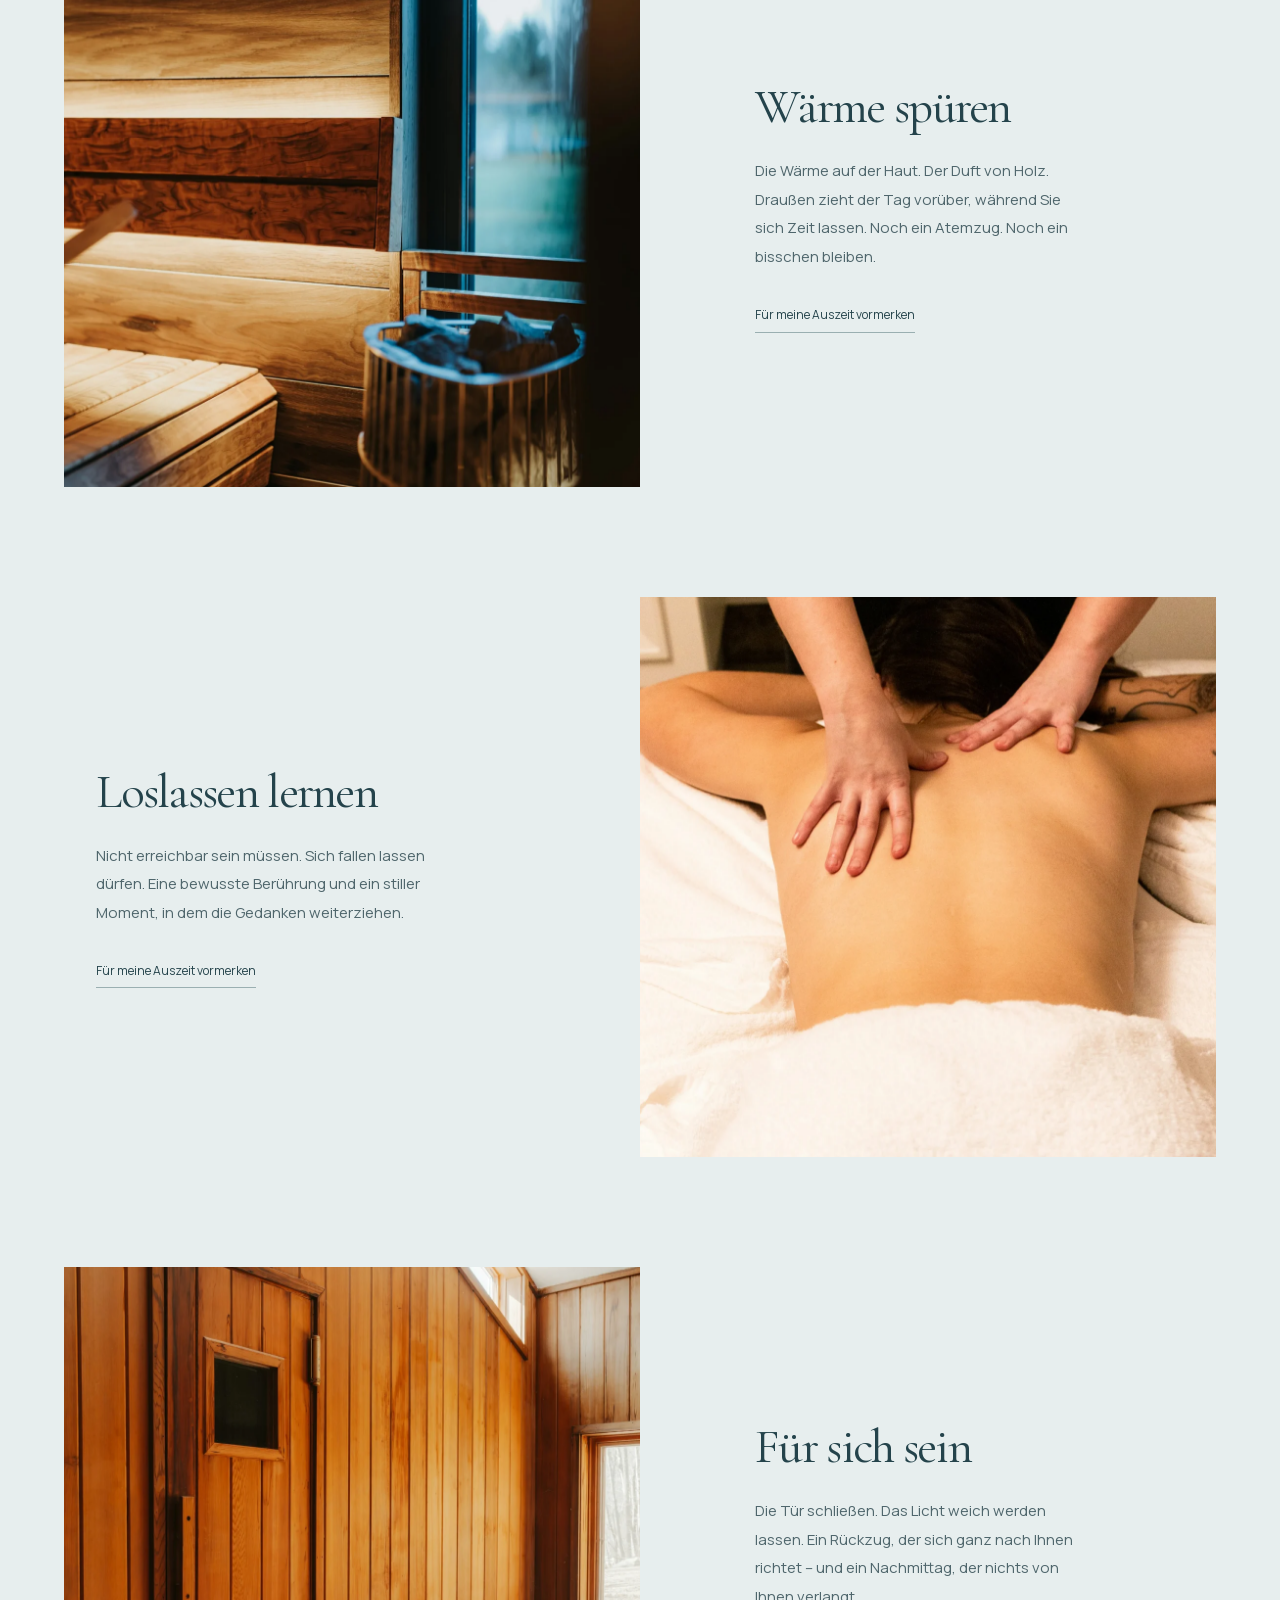
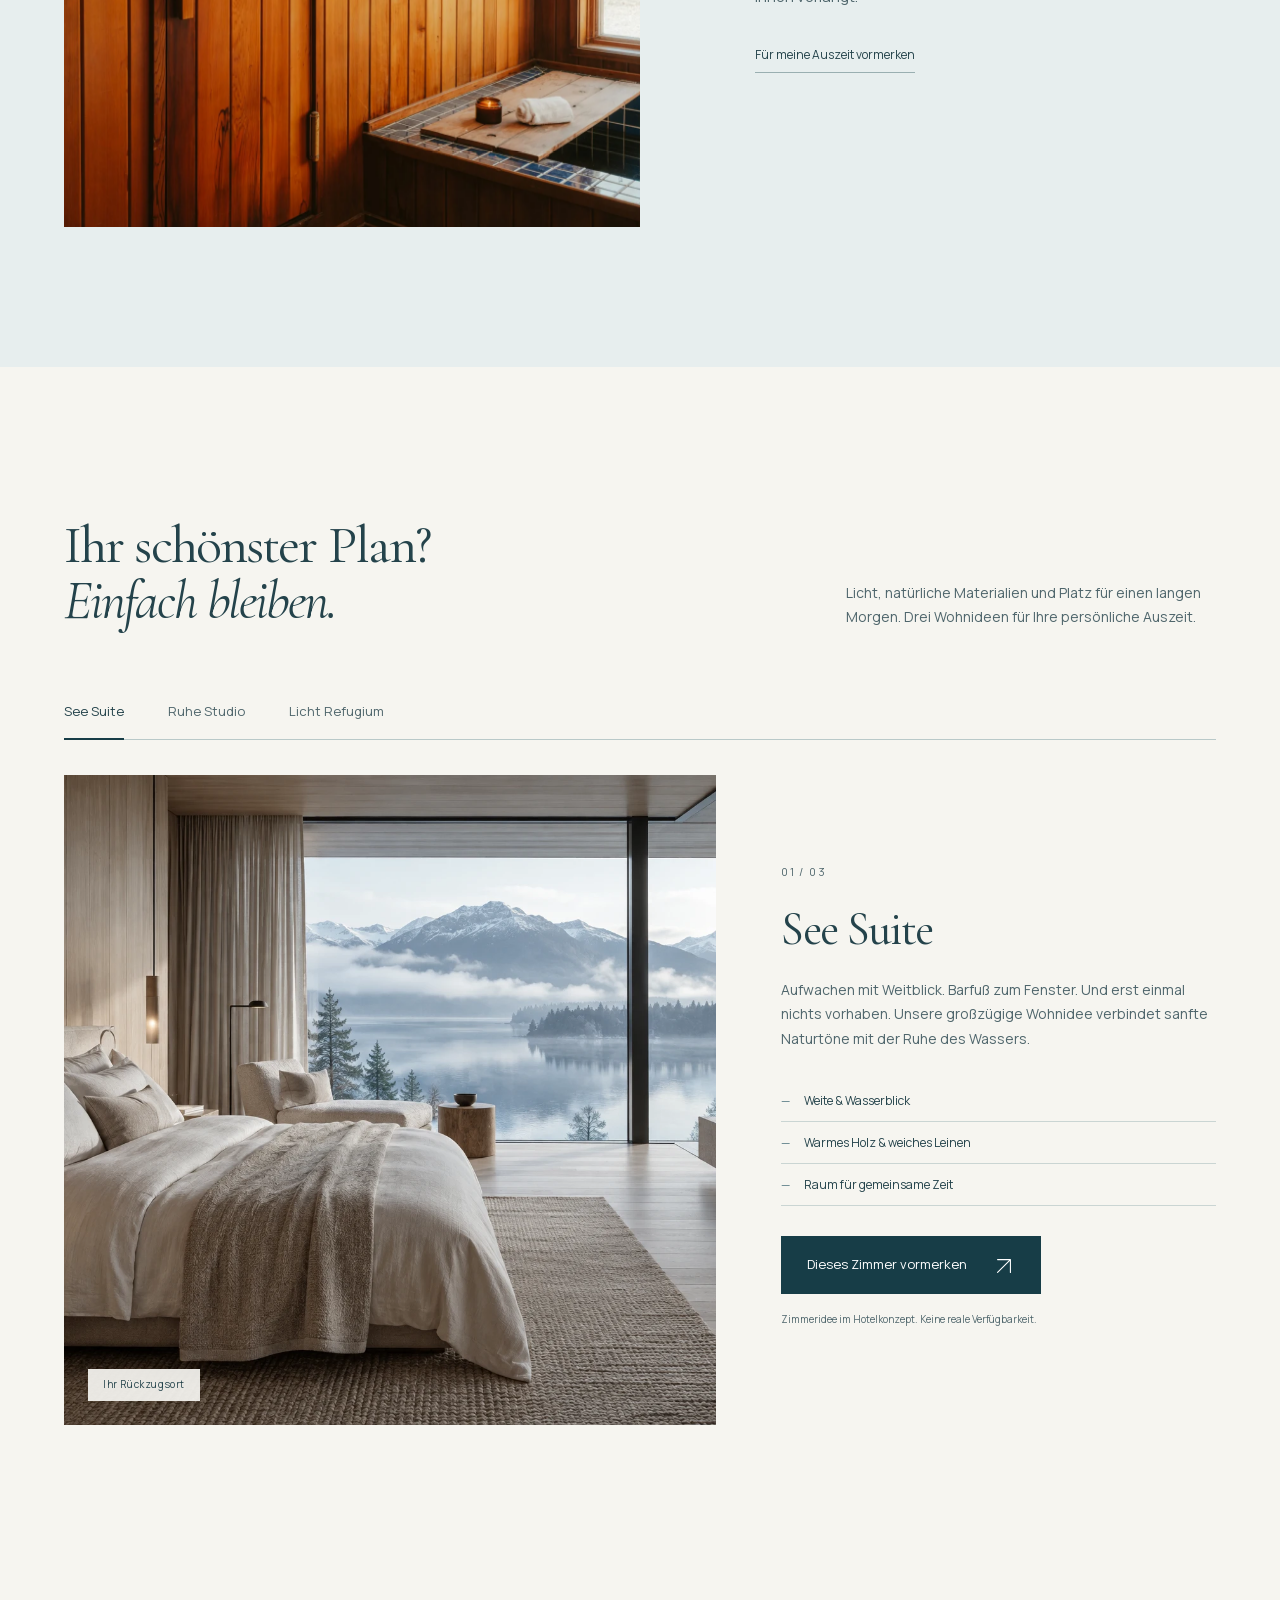
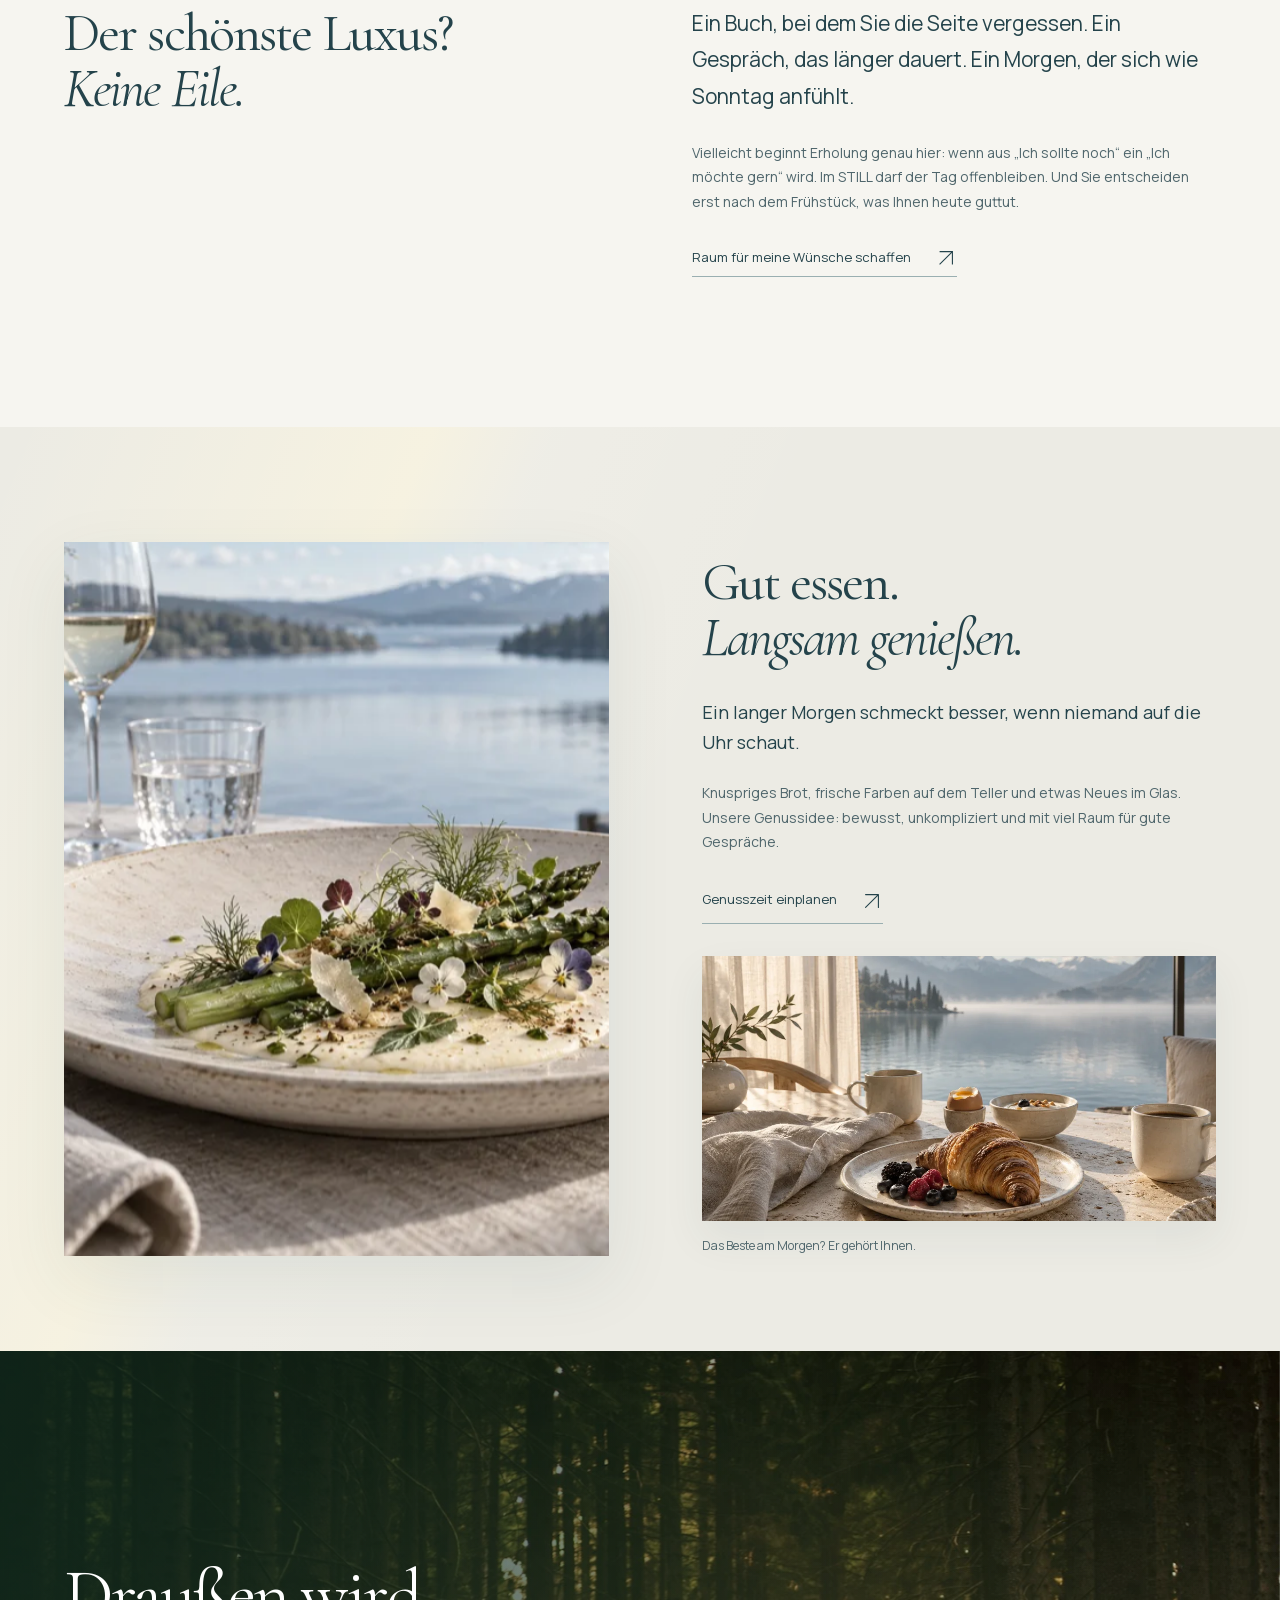
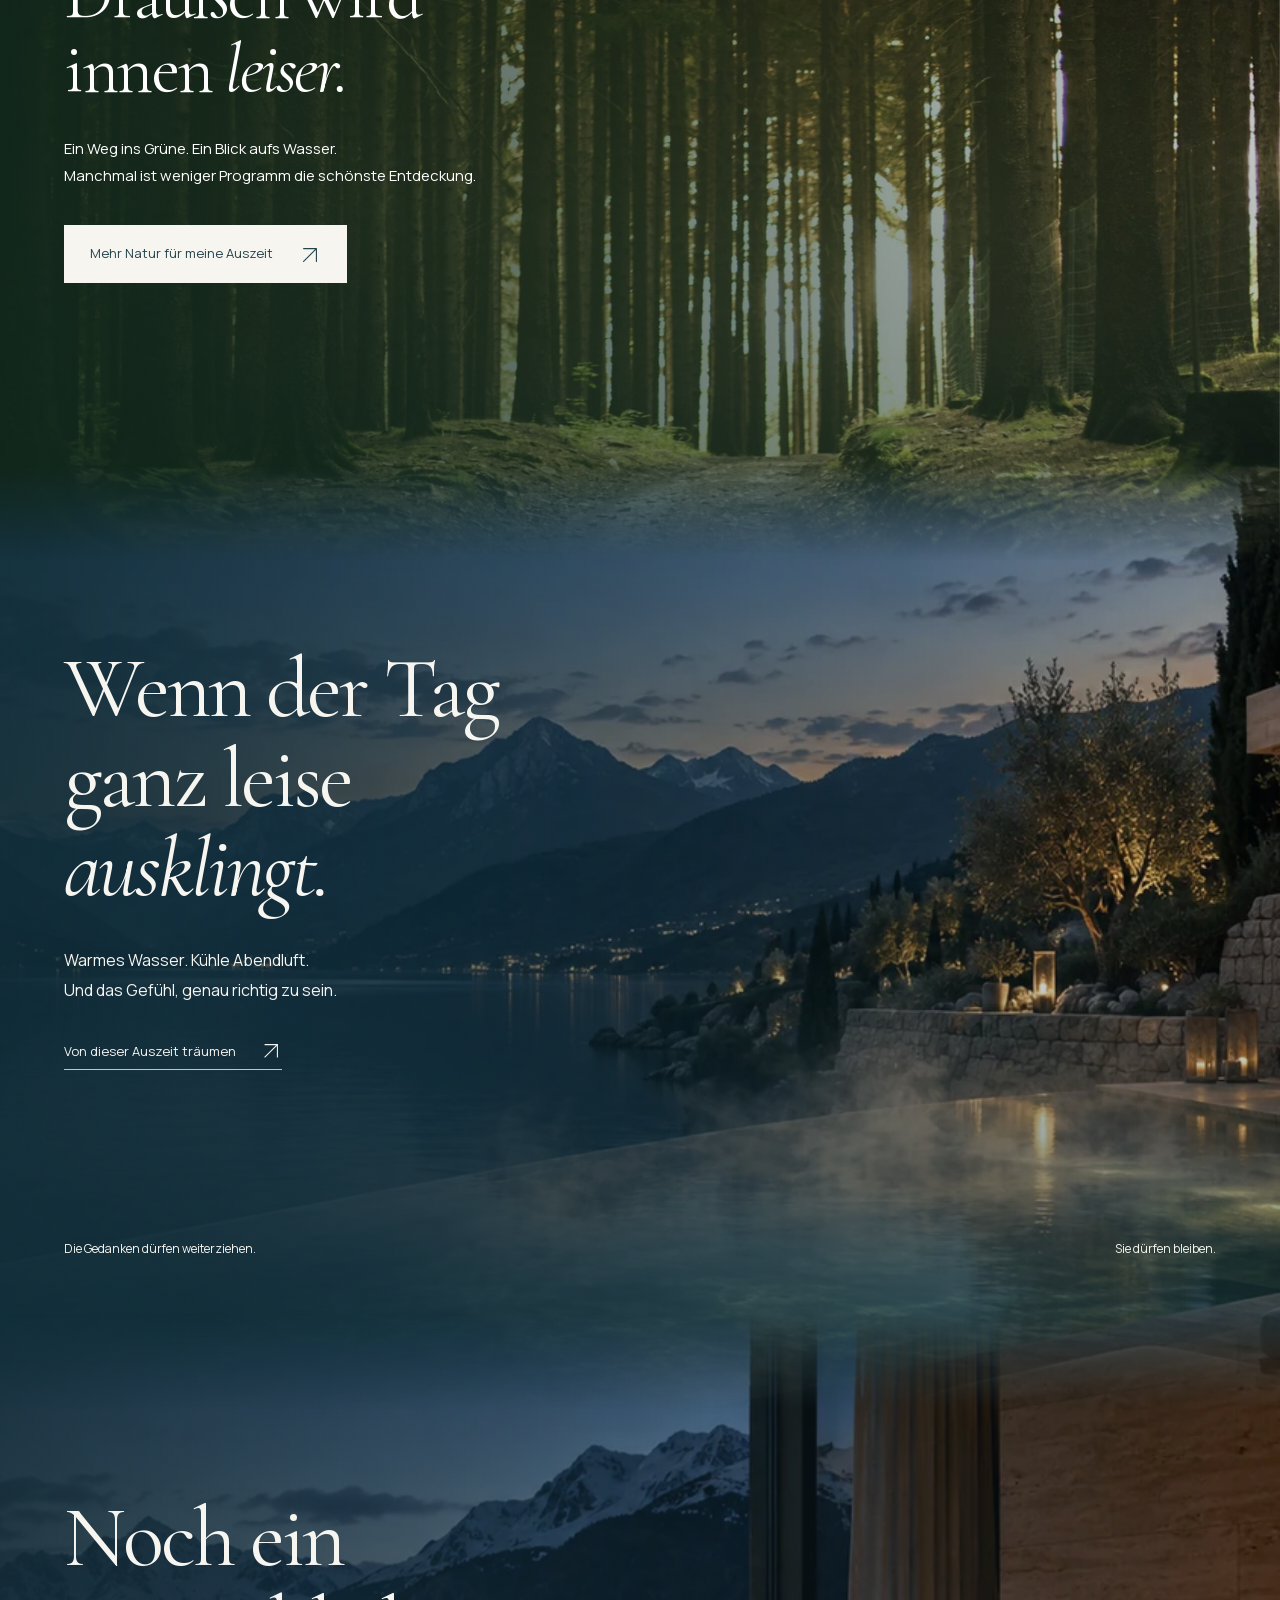
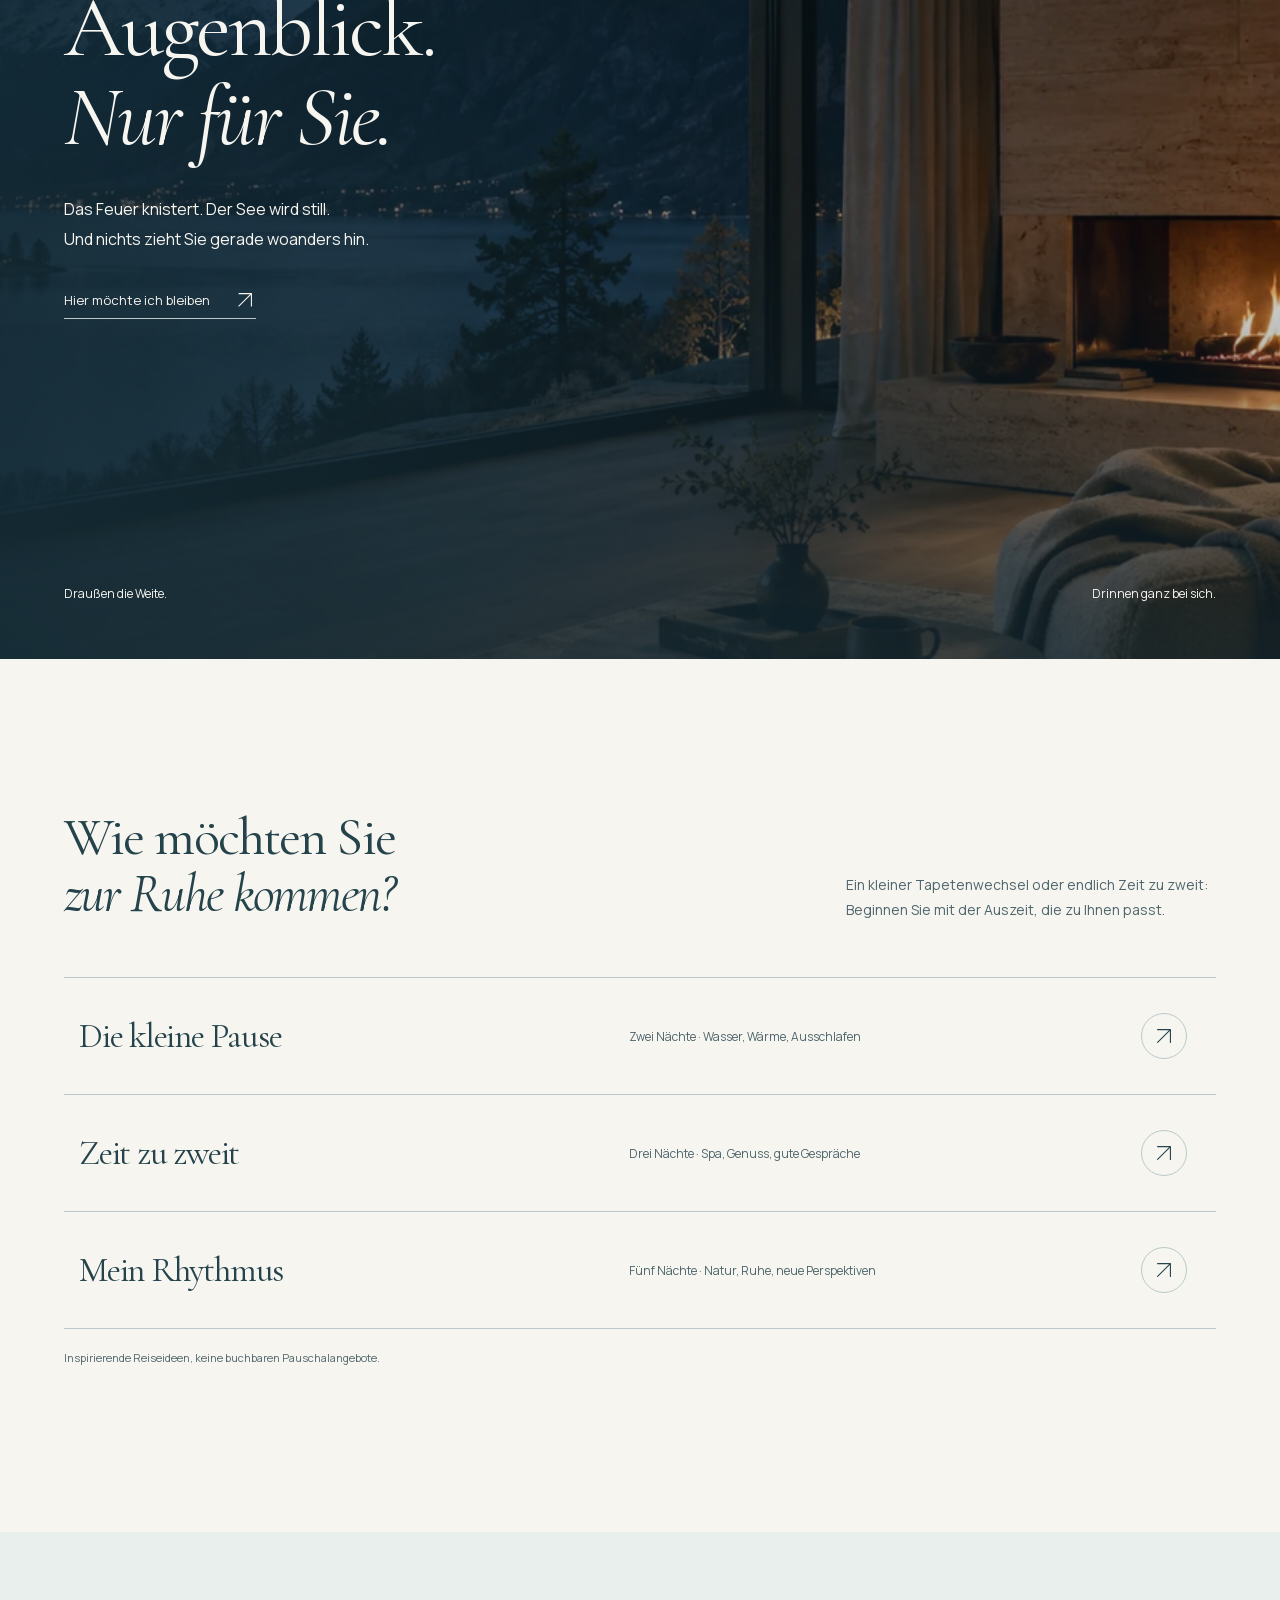
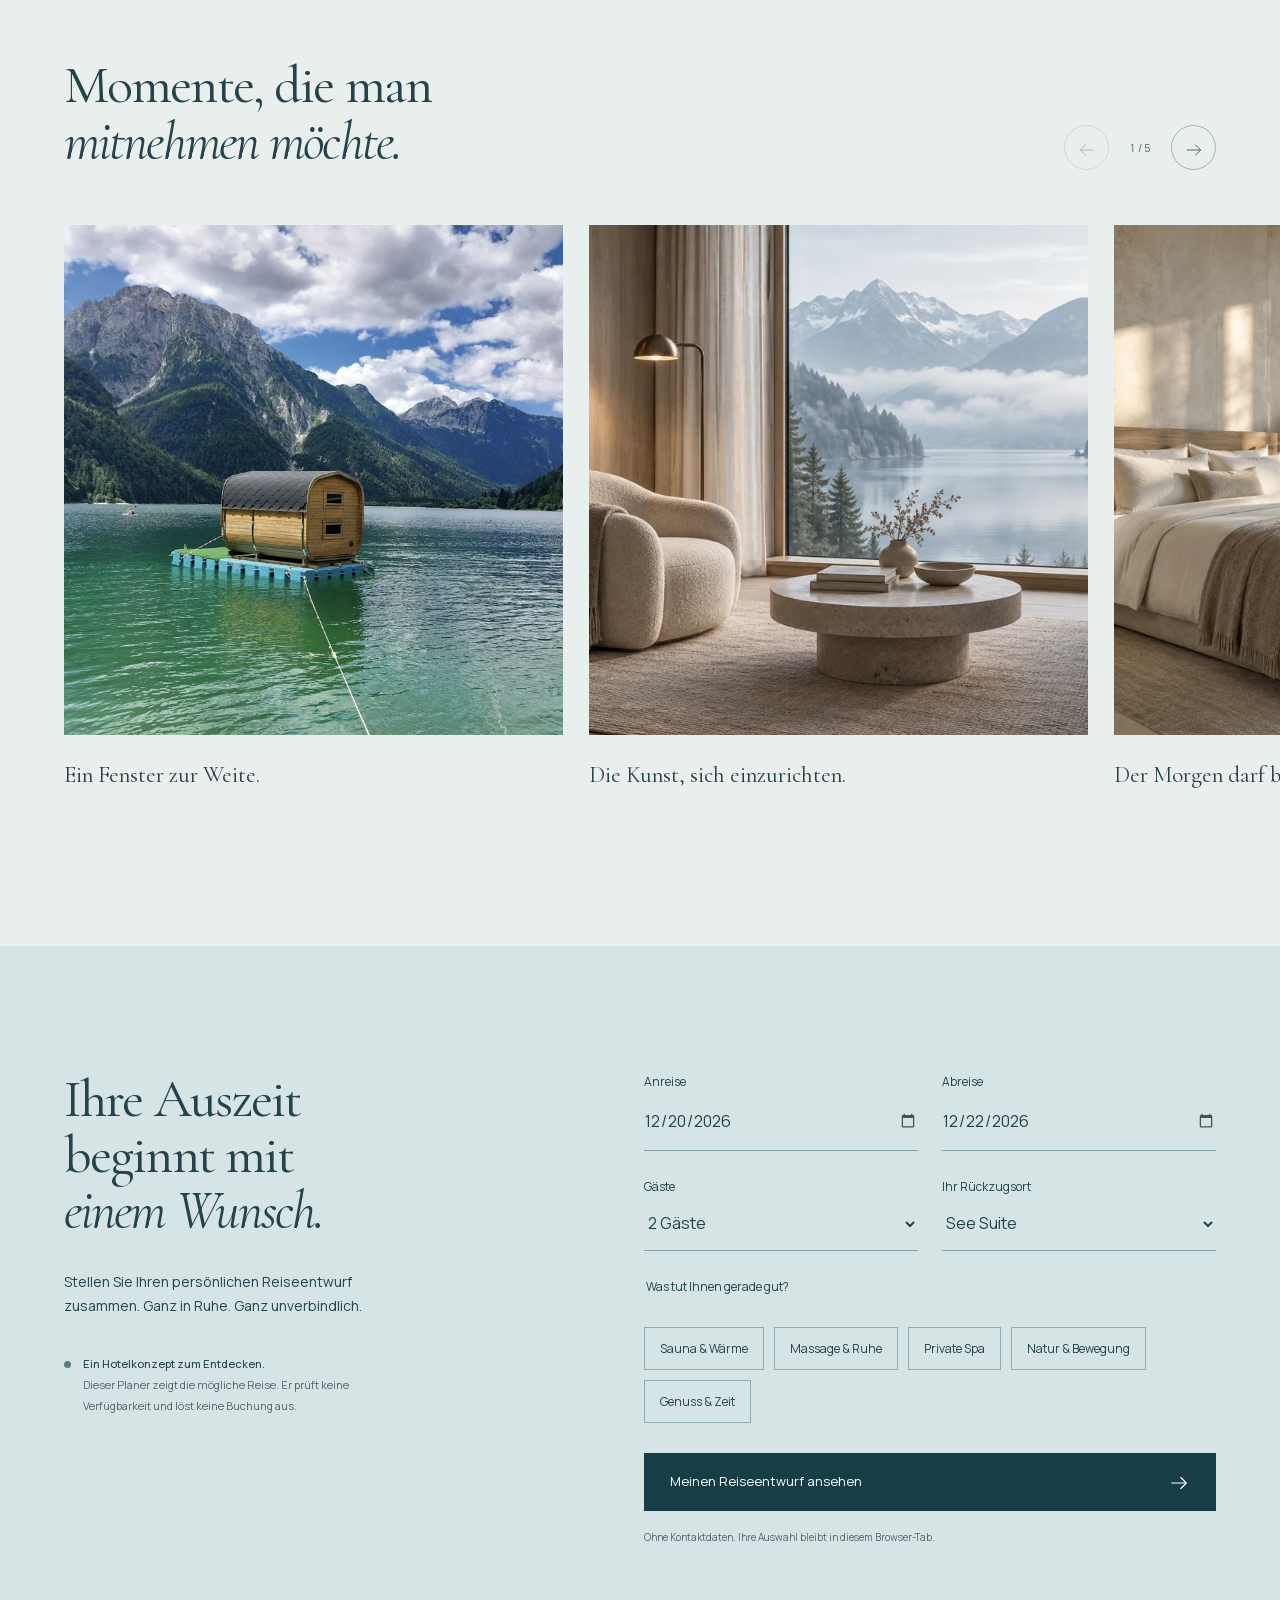
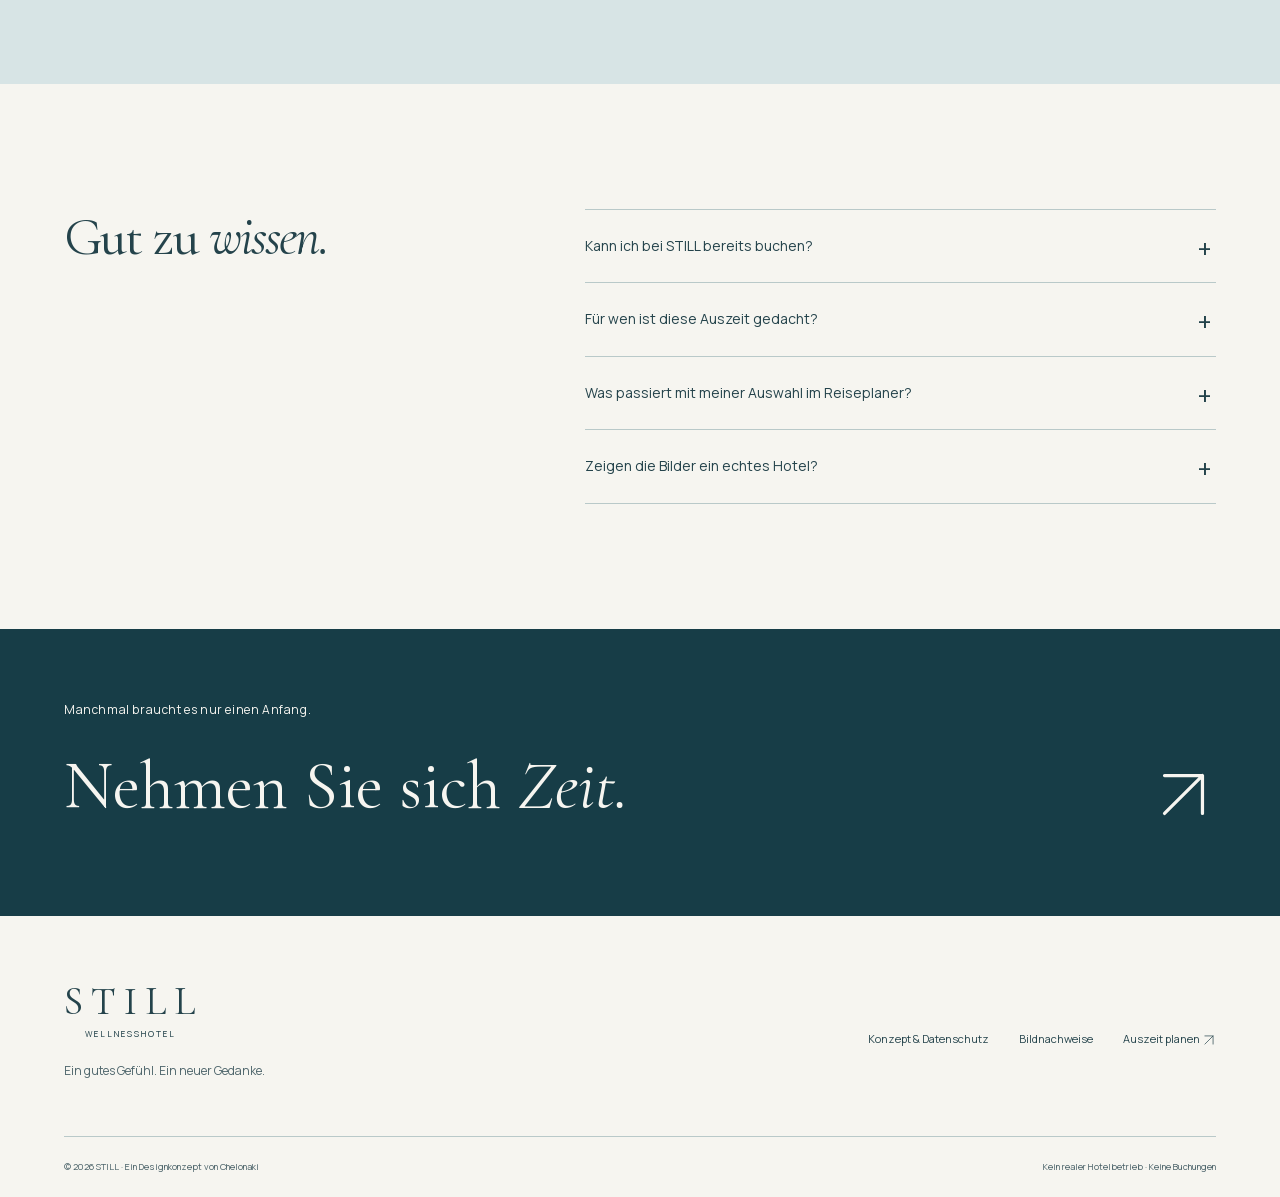
==== commit d00c7359: "Complete cinematic trilogy with fireside lounge and soft transitions" ====
--- a/public/index.html
+++ b/public/index.html
@@ -7,9 +7,9 @@
 <meta name="robots" content="noindex, nofollow"><meta name="theme-color" content="#edf1ee">
 <link rel="canonical" href="https://o-some.github.io/wellnesshotell/">
 <meta property="og:title" content="STILL · Wellnesshotel"><meta property="og:description" content="Weniger müssen. Mehr sein. Ein Hotelkonzept für Ihre nächste Auszeit."><meta property="og:image" content="https://o-some.github.io/wellnesshotell/assets/hero.webp"><meta property="og:type" content="website">
-<link rel="icon" href="assets/favicon.svg" type="image/svg+xml"><link rel="stylesheet" href="styles.css?v=still-cinema-3"><link rel="stylesheet" href="cinematic.css?v=still-cinema-3">
+<link rel="icon" href="assets/favicon.svg" type="image/svg+xml"><link rel="stylesheet" href="styles.css?v=still-trilogy-4"><link rel="stylesheet" href="cinematic.css?v=still-trilogy-4">
 <link rel="preload" href="assets/display.woff2" as="font" type="font/woff2" crossorigin><link rel="preload" href="assets/hero.webp" as="image" fetchpriority="high">
-<script src="app.js?v=still-cinema-3" defer></script>
+<script src="app.js?v=still-trilogy-4" defer></script>
 </head>
 <body>
 <a class="skip" href="#main">Zum Inhalt</a>
@@ -58,7 +58,8 @@
 <section class="slow-living section wrap" aria-labelledby="slow-title"><div><h2 id="slow-title">Der schönste Luxus?<br><em>Keine Eile.</em></h2></div><div class="slow-copy"><p class="lead">Ein Buch, bei dem Sie die Seite vergessen. Ein Gespräch, das länger dauert. Ein Morgen, der sich wie Sonntag anfühlt.</p><p>Vielleicht beginnt Erholung genau hier: wenn aus „Ich sollte noch“ ein „Ich möchte gern“ wird. Im STILL darf der Tag offenbleiben. Und Sie entscheiden erst nach dem Frühstück, was Ihnen heute guttut.</p><a class="text-link" href="#auszeit">Raum für meine Wünsche schaffen <svg class="icon" viewBox="0 0 24 24" fill="none" stroke="currentColor" stroke-width="1.2" aria-hidden="true"><path d="M5 19 19 5M5 5h14v14"/></svg></a></div></section>
 <section class="food section light-scene" id="genuss"><div class="food-layout wrap"><div class="food-main reveal dining-depth"><img src="assets/dinner.webp" alt="Saisonal inspiriertes Gericht mit grünem Spargel, Kräutern und Blüten" width="1536" height="1024" loading="lazy" srcset="assets/dinner-640.webp 640w, assets/dinner-1000.webp 1000w, assets/dinner.webp 1536w" sizes="(max-width:780px) 100vw, 65vw"></div><div class="food-copy"><h2>Gut essen.<br><em>Langsam genießen.</em></h2><p class="lead">Ein langer Morgen schmeckt besser, wenn niemand auf die Uhr schaut.</p><p>Knuspriges Brot, frische Farben auf dem Teller und etwas Neues im Glas. Unsere Genussidee: bewusst, unkompliziert und mit viel Raum für gute Gespräche.</p><a class="text-link" href="#auszeit">Genusszeit einplanen <span aria-hidden="true"><svg class="icon" viewBox="0 0 24 24" aria-hidden="true" fill="none" stroke="currentColor" stroke-width="1.2" stroke-linecap="round" stroke-linejoin="round"><path d="M5 19 19 5M5 5h14v14"/></svg></span></a></div><figure class="breakfast reveal dining-detail"><img src="assets/breakfast-v2.webp" alt="Ruhiges Frühstück mit Croissant und Keramikgeschirr am See" width="1536" height="1024" loading="lazy" srcset="assets/breakfast-v2-640.webp 640w, assets/breakfast-v2-1000.webp 1000w, assets/breakfast-v2.webp 1536w" sizes="(max-width:780px) 100vw, 65vw"><figcaption>Das Beste am Morgen? Er gehört Ihnen.</figcaption></figure></div></section>
 <section class="nature parallax-scene" id="natur"><img src="assets/forest.webp" data-parallax="0.14" alt="Sonnenstrahlen fallen auf einen ruhigen Waldweg" width="1800" height="1200" loading="lazy" srcset="assets/forest-640.webp 640w, assets/forest-1000.webp 1000w, assets/forest.webp 1800w" sizes="100vw"><div class="nature-shade"></div><div class="nature-copy wrap"><h2>Draußen wird<br>innen <em>leiser.</em></h2><p>Ein Weg ins Grüne. Ein Blick aufs Wasser.<br>Manchmal ist weniger Programm die schönste Entdeckung.</p><button class="button light choose-interest" data-interest="Natur & Bewegung">Mehr Natur für meine Auszeit <span aria-hidden="true"><svg class="icon" viewBox="0 0 24 24" aria-hidden="true" fill="none" stroke="currentColor" stroke-width="1.2" stroke-linecap="round" stroke-linejoin="round"><path d="M5 19 19 5M5 5h14v14"/></svg></span></button></div></section>
-<section class="evening parallax-scene light-scene" aria-labelledby="evening-title"><img src="assets/dusk.webp" srcset="assets/dusk-800.webp 800w, assets/dusk-1440.webp 1440w, assets/dusk.webp 1672w" sizes="100vw" width="1672" height="941" data-parallax="0.16" loading="lazy" alt="Warmer Außenpool mit sanftem Dampf und Lichtern zur blauen Stunde am See"><div class="evening-shade"></div><div class="evening-copy wrap"><h2 id="evening-title">Wenn der Tag<br>ganz leise<br><em>ausklingt.</em></h2><p>Warmes Wasser. Kühle Abendluft.<br>Und das Gefühl, genau richtig zu sein.</p><a class="text-link" href="#auszeit">Von dieser Auszeit träumen <svg class="icon" viewBox="0 0 24 24" fill="none" stroke="currentColor" stroke-width="1.2" aria-hidden="true"><path d="M5 19 19 5M5 5h14v14"/></svg></a></div><div class="evening-foot wrap"><span>Die Gedanken dürfen weiterziehen.</span><span>Sie dürfen bleiben.</span></div></section>
+<section class="evening cinema-flow parallax-scene light-scene" id="abend" aria-labelledby="evening-title"><img src="assets/dusk.webp" srcset="assets/dusk-800.webp 800w, assets/dusk-1440.webp 1440w, assets/dusk.webp 1672w" sizes="100vw" width="1672" height="941" data-parallax="0.16" loading="lazy" alt="Warmer Außenpool mit sanftem Dampf und Lichtern zur blauen Stunde am See"><div class="evening-shade"></div><div class="evening-copy wrap"><h2 id="evening-title">Wenn der Tag<br>ganz leise<br><em>ausklingt.</em></h2><p>Warmes Wasser. Kühle Abendluft.<br>Und das Gefühl, genau richtig zu sein.</p><a class="text-link" href="#auszeit">Von dieser Auszeit träumen <svg class="icon" viewBox="0 0 24 24" fill="none" stroke="currentColor" stroke-width="1.2" aria-hidden="true"><path d="M5 19 19 5M5 5h14v14"/></svg></a></div><div class="evening-foot wrap"><span>Die Gedanken dürfen weiterziehen.</span><span>Sie dürfen bleiben.</span></div></section>
+<section class="evening fireside cinema-flow parallax-scene" id="geborgen" aria-labelledby="fireside-title"><img src="assets/fireside.webp" srcset="assets/fireside-800.webp 800w, assets/fireside-1440.webp 1440w, assets/fireside.webp 1672w" sizes="100vw" width="1672" height="941" data-parallax="0.16" loading="lazy" alt="Warme Kaminlounge mit weichen Leinensesseln und Blick auf den See in der Abenddämmerung"><div class="evening-shade fireside-shade"></div><div class="evening-copy wrap"><h2 id="fireside-title">Noch ein<br>Augenblick.<br><em>Nur für Sie.</em></h2><p>Das Feuer knistert. Der See wird still.<br>Und nichts zieht Sie gerade woanders hin.</p><a class="text-link" href="#auszeit">Hier möchte ich bleiben <svg class="icon" viewBox="0 0 24 24" fill="none" stroke="currentColor" stroke-width="1.2" aria-hidden="true"><path d="M5 19 19 5M5 5h14v14"/></svg></a></div><div class="evening-foot wrap"><span>Draußen die Weite.</span><span>Drinnen ganz bei sich.</span></div></section>
 <section class="arrangements wrap section"><div class="section-heading"><h2>Wie möchten Sie<br><em>zur Ruhe kommen?</em></h2><p>Ein kleiner Tapetenwechsel oder endlich Zeit zu zweit: Beginnen Sie mit der Auszeit, die zu Ihnen passt.</p></div><div class="arrangement-list"><button data-package="Kleine Pause" data-nights="2"><h3>Die kleine Pause</h3><p>Zwei Nächte · Wasser, Wärme, Ausschlafen</p><span class="round-arrow" aria-hidden="true"><svg class="icon" viewBox="0 0 24 24" aria-hidden="true" fill="none" stroke="currentColor" stroke-width="1.2" stroke-linecap="round" stroke-linejoin="round"><path d="M5 19 19 5M5 5h14v14"/></svg></span></button><button data-package="Zeit zu zweit" data-nights="3"><h3>Zeit zu zweit</h3><p>Drei Nächte · Spa, Genuss, gute Gespräche</p><span class="round-arrow" aria-hidden="true"><svg class="icon" viewBox="0 0 24 24" aria-hidden="true" fill="none" stroke="currentColor" stroke-width="1.2" stroke-linecap="round" stroke-linejoin="round"><path d="M5 19 19 5M5 5h14v14"/></svg></span></button><button data-package="Mein Rhythmus" data-nights="5"><h3>Mein Rhythmus</h3><p>Fünf Nächte · Natur, Ruhe, neue Perspektiven</p><span class="round-arrow" aria-hidden="true"><svg class="icon" viewBox="0 0 24 24" aria-hidden="true" fill="none" stroke="currentColor" stroke-width="1.2" stroke-linecap="round" stroke-linejoin="round"><path d="M5 19 19 5M5 5h14v14"/></svg></span></button></div><p class="fine-note">Inspirierende Reiseideen, keine buchbaren Pauschalangebote.</p></section>
 <section class="journal section"><div class="wrap section-heading"><h2>Momente, die man<br><em>mitnehmen möchte.</em></h2><div class="gallery-controls"><button id="gallery-prev" aria-label="Vorherige Bilder"><svg class="icon" viewBox="0 0 24 24" aria-hidden="true" fill="none" stroke="currentColor" stroke-width="1.2" stroke-linecap="round" stroke-linejoin="round"><path d="M20 12H4m6-6-6 6 6 6"/></svg></button><span id="gallery-status" aria-live="polite">1 / 5</span><button id="gallery-next" aria-label="Nächste Bilder"><svg class="icon" viewBox="0 0 24 24" aria-hidden="true" fill="none" stroke="currentColor" stroke-width="1.2" stroke-linecap="round" stroke-linejoin="round"><path d="M4 12h16m-6-6 6 6-6 6"/></svg></button></div></div><div class="gallery" id="gallery" role="region" tabindex="0" aria-label="Bildergalerie, horizontal scrollbar"><figure><img src="assets/lake.webp" alt="Kleine schwimmende Sauna auf einem Bergsee" width="1800" height="1350" loading="lazy" srcset="assets/lake-640.webp 640w, assets/lake-1000.webp 1000w, assets/lake.webp 1800w" sizes="(max-width:780px) 100vw, 65vw"><figcaption>Ein Fenster zur Weite.</figcaption></figure><figure><img src="assets/room.webp" alt="Heller nordischer Leseraum mit Blick auf den See" width="1536" height="1024" loading="lazy" srcset="assets/room-640.webp 640w, assets/room-1000.webp 1000w, assets/room.webp 1536w" sizes="(max-width:780px) 100vw, 65vw"><figcaption>Die Kunst, sich einzurichten.</figcaption></figure><figure><img src="assets/room-sea.webp" alt="Nordisches Hotelzimmer mit weitem Wasserblick" width="1536" height="1024" loading="lazy" srcset="assets/room-sea-640.webp 640w, assets/room-sea-1000.webp 1000w, assets/room-sea.webp 1536w" sizes="(max-width:780px) 100vw, 65vw"><figcaption>Der Morgen darf bleiben.</figcaption></figure><figure><img src="assets/room-studio.webp" alt="Ruhiges Studio mit Bett und gemütlichem Sitzbereich" width="1800" height="1200" loading="lazy" srcset="assets/room-studio-640.webp 640w, assets/room-studio-1000.webp 1000w, assets/room-studio.webp 1800w" sizes="(max-width:780px) 100vw, 65vw"><figcaption>Lieblingsplätze finden.</figcaption></figure><figure><img src="assets/tea.webp" alt="Frischer Minztee für einen stillen Moment" width="1200" height="1800" loading="lazy" srcset="assets/tea-640.webp 427w, assets/tea-1000.webp 667w, assets/tea.webp 1200w" sizes="(max-width:780px) 100vw, 65vw"><figcaption>Nur dieser eine Moment.</figcaption></figure></div></section>
 <section class="planner section" id="auszeit"><div class="wrap planner-grid"><div class="planner-heading"><h2>Ihre Auszeit<br>beginnt mit<br> <em>einem Wunsch.</em></h2><p>Stellen Sie Ihren persönlichen Reiseentwurf zusammen. Ganz in Ruhe. Ganz unverbindlich.</p><div class="concept-note"><span class="concept-dot"></span><p><strong>Ein Hotelkonzept zum Entdecken.</strong><br>Dieser Planer zeigt die mögliche Reise. Er prüft keine Verfügbarkeit und löst keine Buchung aus.</p></div></div>
--- a/public/cinematic.css
+++ b/public/cinematic.css
@@ -69,3 +69,14 @@
 }
 @media(max-width:390px){.ritual .image-frame{height:340px}.room-picture{height:350px}.gallery img{height:360px}.breathing-copy h2{font-size:58px}}
 @media(prefers-reduced-motion:reduce){.breathing-frame{clip-path:none}.breathing-frame img,.breathing-copy h2 span,.ritual .image-frame img{transform:none!important}}
+
+/* A continuous three-scene journey: woodland, warm water, fireside. */
+.cinema-flow{margin-top:-96px;-webkit-mask-image:linear-gradient(to bottom,transparent,#000 96px);mask-image:linear-gradient(to bottom,transparent,#000 96px)}
+#abend .evening-foot{bottom:151px}
+.fireside>img{object-position:60% center}
+.fireside-shade{background:linear-gradient(90deg,#152c36d9 0%,#152c3670 50%,#152c3610),linear-gradient(0deg,#152c36ab,transparent 50%)}
+@media(max-width:780px){.cinema-flow{margin-top:-48px;-webkit-mask-image:linear-gradient(to bottom,transparent,#000 48px);mask-image:linear-gradient(to bottom,transparent,#000 48px)}#abend .evening-foot{bottom:115px}.fireside>img{object-position:88% center}.fireside .evening-foot{bottom:115px}.fireside .evening-copy{padding-top:150px}}
+
+html.no-motion{scroll-behavior:auto!important}
+
+@media(max-width:780px){.fireside-shade{background:linear-gradient(90deg,#152c36db,#152c36ab)}}
